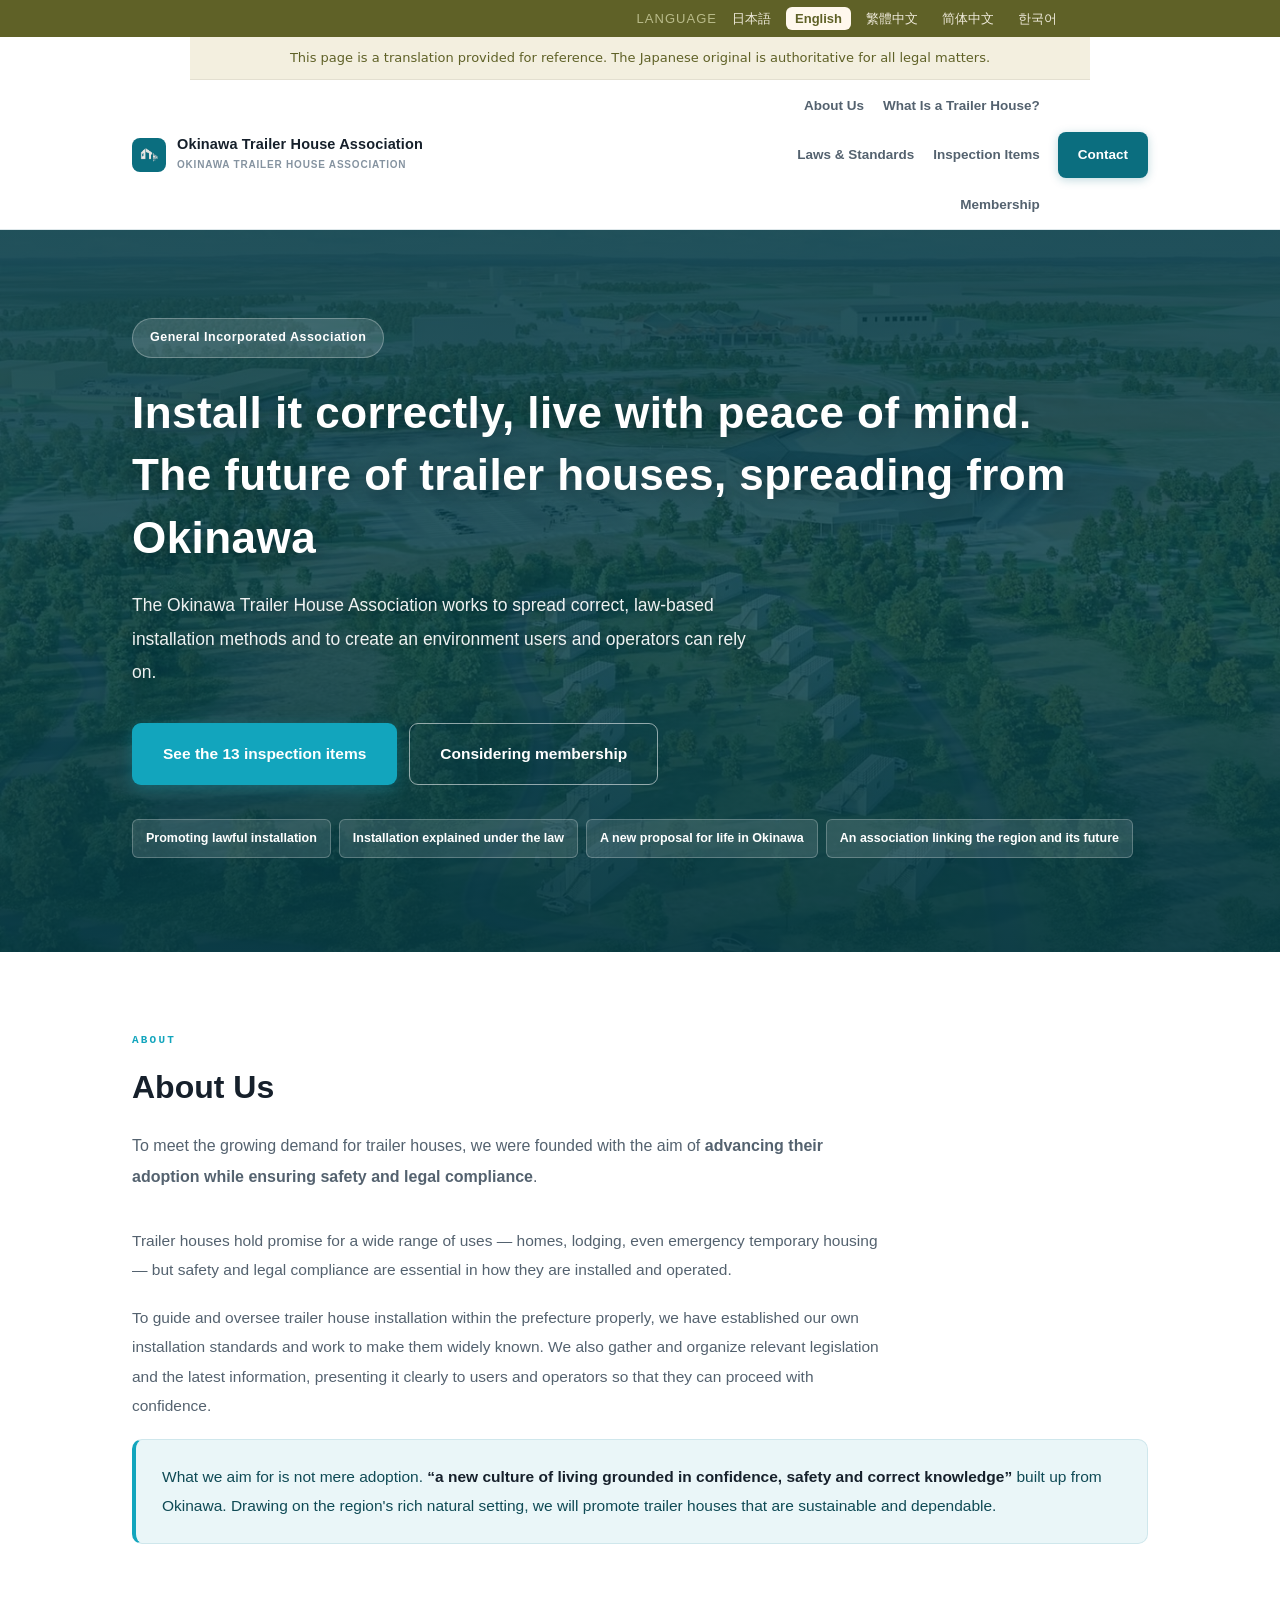
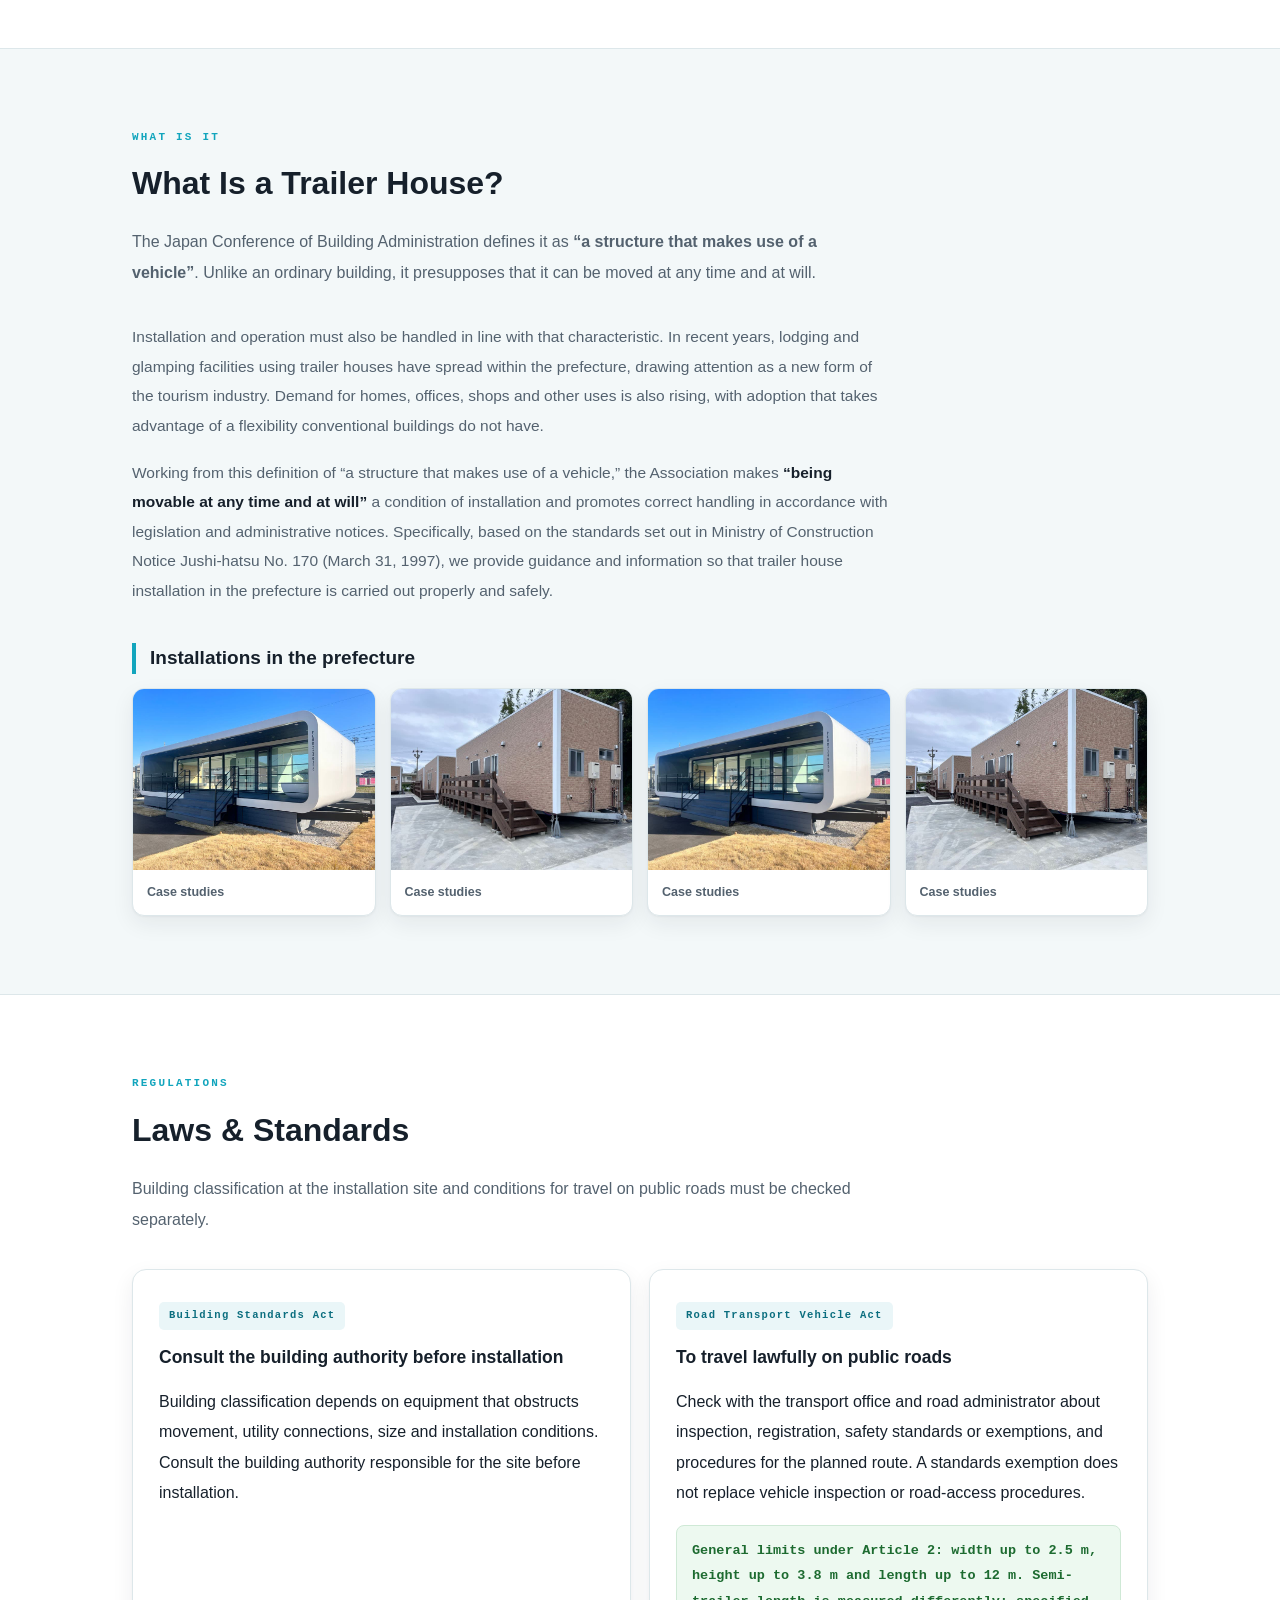
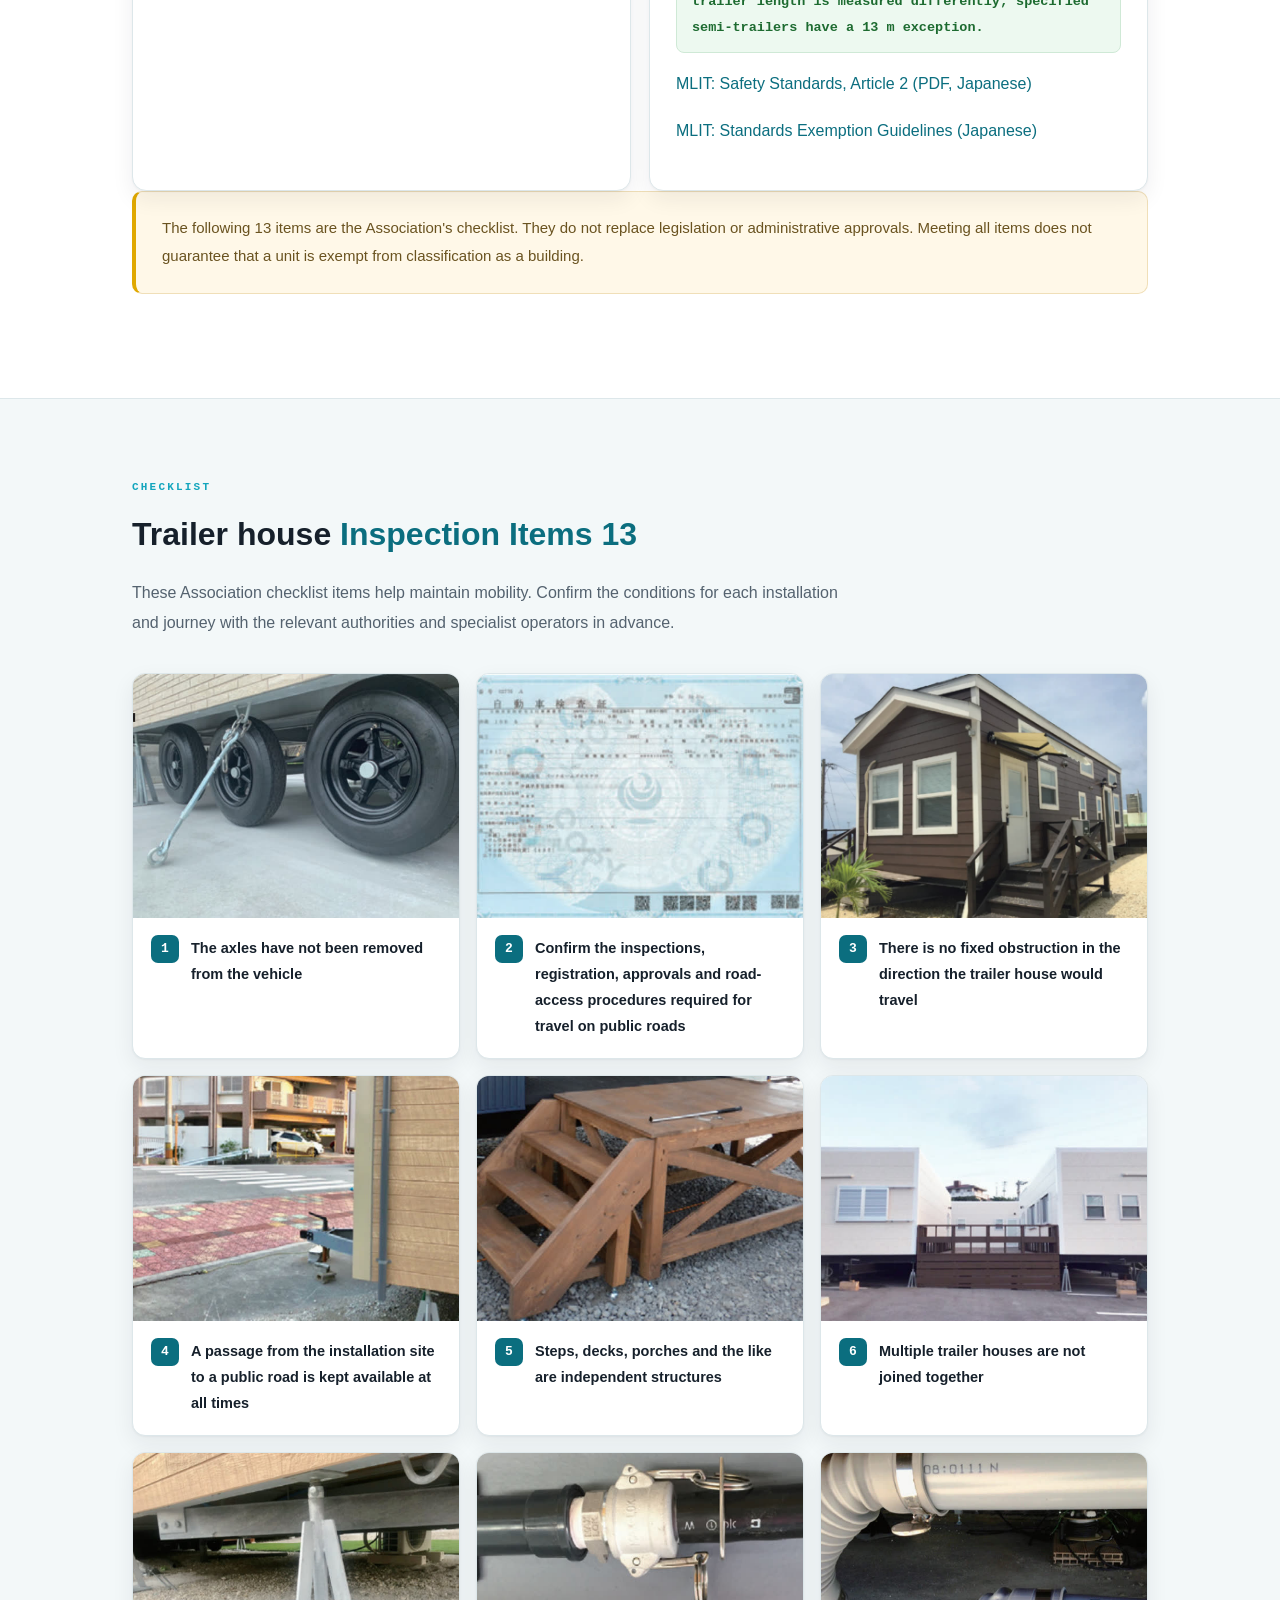
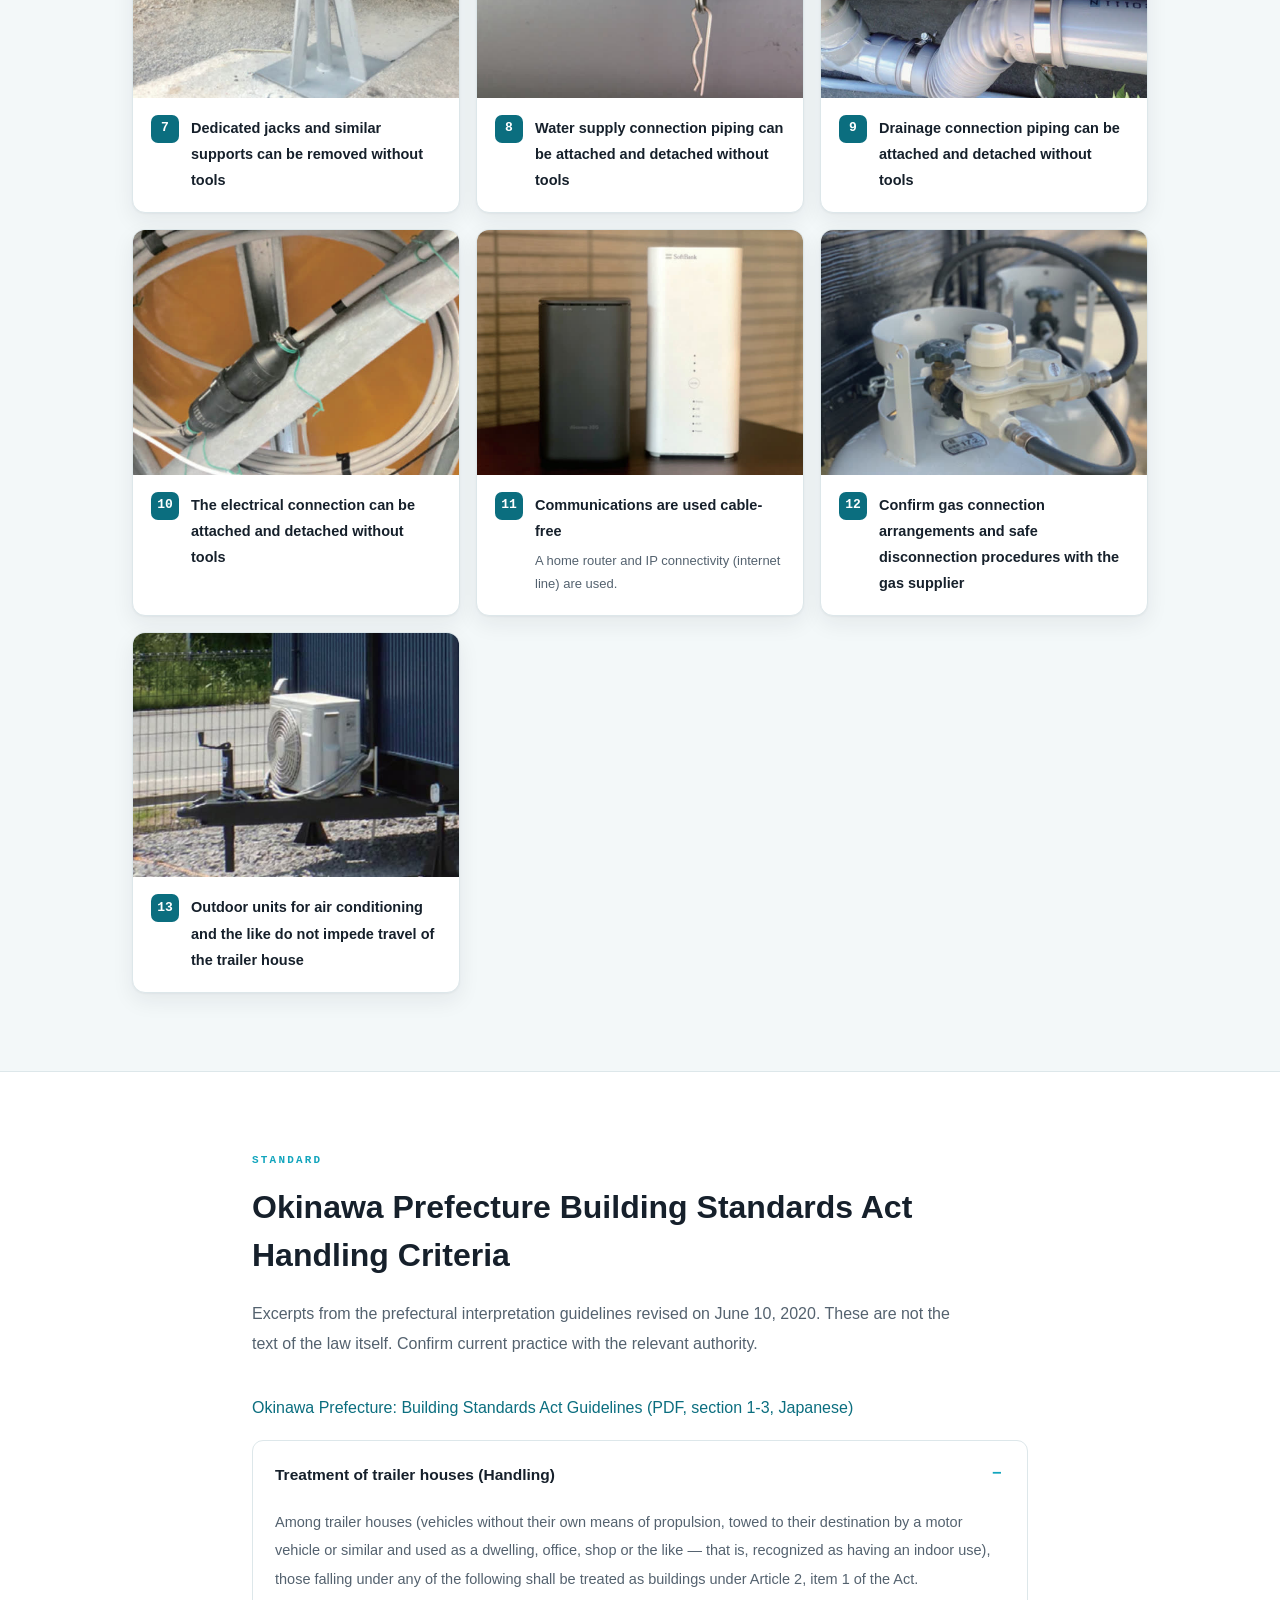
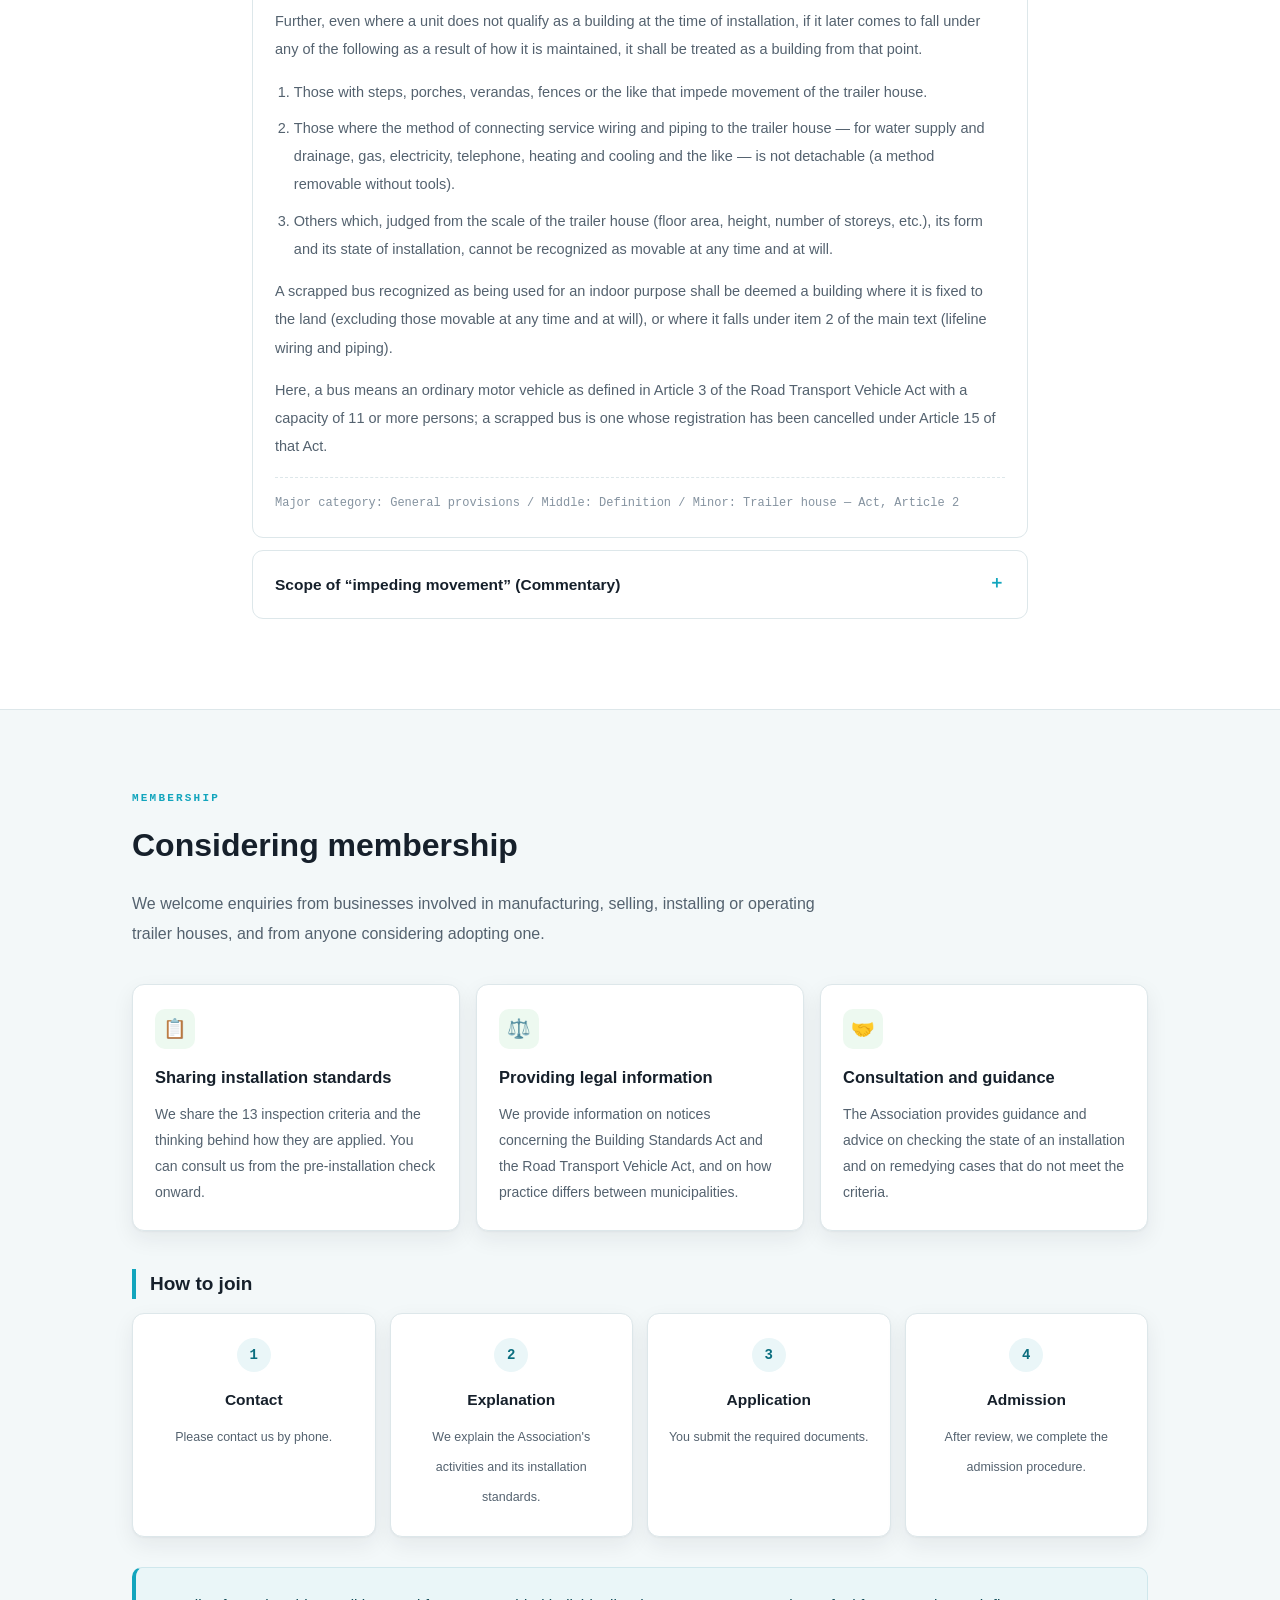
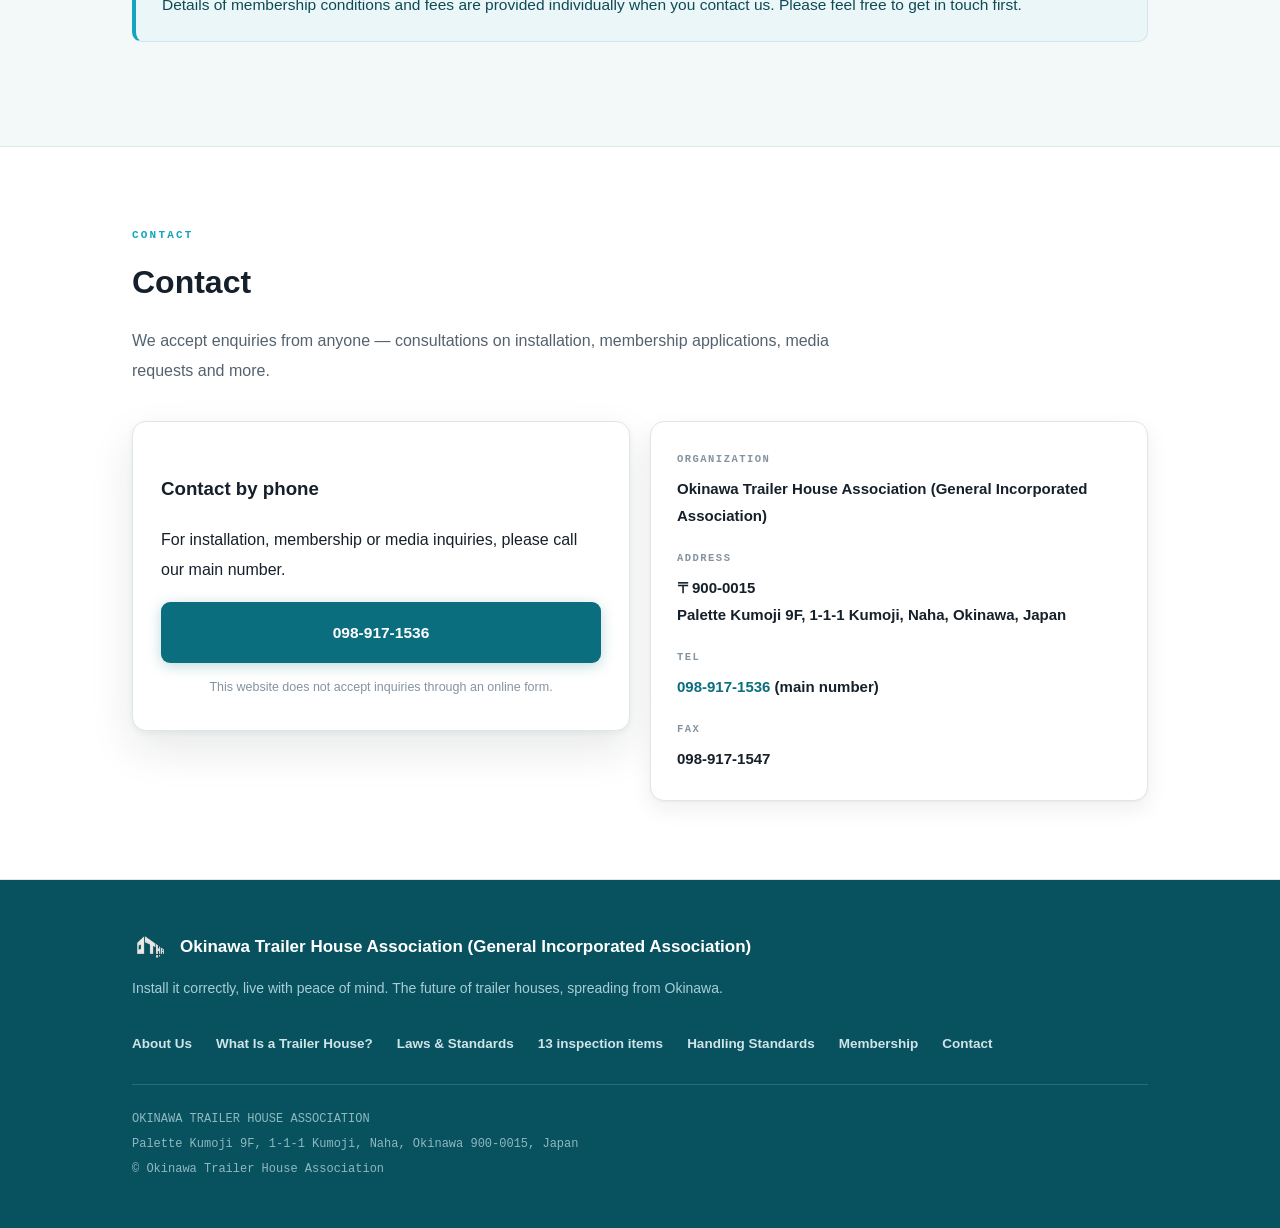
==== en/index.html @ ac5f0abc "Prepare custom domain paths pending DNS and HTTPS validation" ====
<!DOCTYPE html>
<html lang="en">
<head>
<meta charset="UTF-8">
<meta name="viewport" content="width=device-width,initial-scale=1.0">
<title>Okinawa Trailer House Association — Install it correctly, live with peace of mind.</title>
<meta name="description" content="The Okinawa Trailer House Association is a general incorporated association working to spread correct, law-based installation methods. We publish the treatment under the Building Standards Act, the requirements for travelling on public roads, and 13 inspection criteria.">
<meta property="og:title" content="Okinawa Trailer House Association (General Incorporated Association)">
<meta property="og:description" content="Install it correctly, live with peace of mind. The future of trailer houses, spreading from Okinawa.">
<meta property="og:type" content="website">
<link rel="stylesheet" href="/assets/site.css">


<!--i18n:alt:start-->
<link rel="canonical" href="https://trailer-okinawa.jp/en/">
<link rel="alternate" hreflang="ja" href="https://trailer-okinawa.jp/">
<link rel="alternate" hreflang="en" href="https://trailer-okinawa.jp/en/">
<link rel="alternate" hreflang="zh-Hant" href="https://trailer-okinawa.jp/zh-Hant/">
<link rel="alternate" hreflang="zh-Hans" href="https://trailer-okinawa.jp/zh-Hans/">
<link rel="alternate" hreflang="ko" href="https://trailer-okinawa.jp/ko/">
<link rel="alternate" hreflang="x-default" href="https://trailer-okinawa.jp/">
<meta property="og:locale" content="en_US">
<meta property="og:locale:alternate" content="ja_JP">
<meta property="og:locale:alternate" content="zh_TW">
<meta property="og:locale:alternate" content="zh_CN">
<meta property="og:locale:alternate" content="ko_KR">
<meta name="robots" content="noindex,nofollow">
<!--i18n:alt:end-->
</head>
<body>
<!--i18n:bar:start-->
<style>.pkw-langbar{background:#5f6127;font-size:13px;line-height:1;font-family:'Noto Sans JP','Hiragino Kaku Gothic ProN','Meiryo',sans-serif}.pkw-langbar ul{max-width:900px;margin:0 auto;padding:7px 24px;display:flex;gap:6px;justify-content:flex-end;align-items:center;list-style:none;flex-wrap:wrap}.pkw-langbar li{margin:0}.pkw-langbar a{color:#efeada;text-decoration:none;padding:5px 9px;border-radius:6px;display:block}.pkw-langbar a:hover{background:rgba(255,255,255,.16);color:#fff}.pkw-langbar [aria-current=true]{background:#fff8ed;color:#5f6127;font-weight:700}.pkw-langbar .pkw-lb-label{color:#b9bb8a;letter-spacing:.08em;padding:5px 0}@media(max-width:600px){.pkw-langbar ul{justify-content:center;padding:6px 12px}}</style>
<nav class="pkw-langbar" aria-label="Language">
<ul>
<li class="pkw-lb-label" aria-hidden="true">LANGUAGE</li>
<li><a href="/" hreflang="ja" lang="ja">日本語</a></li>
<li><a href="/en/" hreflang="en" lang="en" aria-current="true">English</a></li>
<li><a href="/zh-Hant/" hreflang="zh-Hant" lang="zh-Hant">繁體中文</a></li>
<li><a href="/zh-Hans/" hreflang="zh-Hans" lang="zh-Hans">简体中文</a></li>
<li><a href="/ko/" hreflang="ko" lang="ko">한국어</a></li>
</ul>
</nav>
<style>.pkw-tr-notice{background:#f3efdf;border-bottom:1px solid #e3dfd0;color:#5f6127;font-family:'Noto Sans JP',system-ui,sans-serif;font-size:13px;line-height:1.7;max-width:900px;margin:0 auto;padding:10px 24px;text-align:center}</style>
<p class="pkw-tr-notice" lang="en">This page is a translation provided for reference. The Japanese original is authoritative for all legal matters.</p>
<!--i18n:bar:end-->

<!-- ============ NAV ============ -->
<nav class="nav">
  <div class="wrap">
    <a href="#top" class="brand">
      <span class="bmark"><img src="/assets/img/logo.png" alt=""></span>
      <span class="btxt"><b>Okinawa Trailer House Association</b><span>OKINAWA TRAILER HOUSE ASSOCIATION</span></span>
    </a>
    <ul>
      <li><a href="#about">About Us</a></li>
      <li><a href="#what">What Is a Trailer House?</a></li>
      <li><a href="#rules">Laws & Standards</a></li>
      <li><a href="#checklist">Inspection Items</a></li>
      <li><a href="#join">Membership</a></li>
    </ul>
    <a class="navcta" href="#contact">Contact</a>
  </div>
</nav>

<!-- ============ HERO ============ -->
<header class="hero" id="top">
  <img class="bg" src="/assets/img/hero-aerial.jpg" alt="" aria-hidden="true">
  <div class="wrap">
    <span class="kanban">General Incorporated Association</span>
    <h1>Install it correctly, live with peace of mind.<br>The future of trailer houses, spreading from Okinawa</h1>
    <p class="lede">
      The Okinawa Trailer House Association works to spread correct, law-based installation methods and to create an environment users and operators can rely on.
    </p>
    <div class="cta">
      <a class="btn btn-main" href="#checklist">See the 13 inspection items</a>
      <a class="btn btn-line" href="#join">Considering membership</a>
    </div>
    <ul class="pills">
      <li>Promoting lawful installation</li>
      <li>Installation explained under the law</li>
      <li>A new proposal for life in Okinawa</li>
      <li>An association linking the region and its future</li>
    </ul>
  </div>
</header>

<!-- ============ 協会について ============ -->
<section id="about">
  <div class="wrap">
    <p class="kicker">About</p>
    <h2>About Us</h2>
    <p class="lead">
      To meet the growing demand for trailer houses, we were founded with the aim of <strong>advancing their adoption while ensuring safety and legal compliance</strong>.
    </p>
    <p class="body">
      Trailer houses hold promise for a wide range of uses — homes, lodging, even emergency temporary housing — but safety and legal compliance are essential in how they are installed and operated.
    </p>
    <p class="body">
      To guide and oversee trailer house installation within the prefecture properly, we have established our own installation standards and work to make them widely known. We also gather and organize relevant legislation and the latest information, presenting it clearly to users and operators so that they can proceed with confidence.
    </p>
    <div class="note">
      <p>
        What we aim for is not mere adoption.
        <strong>“a new culture of living grounded in confidence, safety and correct knowledge”</strong> built up from Okinawa. Drawing on the region's rich natural setting, we will promote trailer houses that are sustainable and dependable.
      </p>
    </div>
  </div>
</section>

<!-- ============ トレーラーハウスとは ============ -->
<section class="soft" id="what">
  <div class="wrap">
    <p class="kicker">What is it</p>
    <h2>What Is a Trailer House?</h2>
    <p class="lead">
      The Japan Conference of Building Administration defines it as <strong>“a structure that makes use of a vehicle”</strong>. Unlike an ordinary building, it presupposes that it can be moved at any time and at will.
    </p>
    <p class="body">
      Installation and operation must also be handled in line with that characteristic. In recent years, lodging and glamping facilities using trailer houses have spread within the prefecture, drawing attention as a new form of the tourism industry. Demand for homes, offices, shops and other uses is also rising, with adoption that takes advantage of a flexibility conventional buildings do not have.
    </p>
    <p class="body">
      Working from this definition of “a structure that makes use of a vehicle,” the Association makes 
      <strong>“being movable at any time and at will”</strong> a condition of installation and promotes correct handling in accordance with legislation and administrative notices. Specifically, based on the standards set out in Ministry of Construction Notice Jushi-hatsu No. 170 (March 31, 1997), we provide guidance and information so that trailer house installation in the prefecture is carried out properly and safely.
    </p>

    <h3 class="sub">Installations in the prefecture</h3>
    <div class="gallery">
      <figure><img src="/assets/img/house-modern.jpg" alt="An installed trailer house"><figcaption>Case studies</figcaption></figure>
      <figure><img src="/assets/img/house-brick.jpg" alt="Trailer houses installed in a row"><figcaption>Case studies</figcaption></figure>
      <figure><img src="/assets/img/house-modern2.jpg" alt="An installed trailer house"><figcaption>Case studies</figcaption></figure>
      <figure><img src="/assets/img/house-brick2.jpg" alt="Trailer houses installed in a row"><figcaption>Case studies</figcaption></figure>
    </div>
  </div>
</section>

<!-- ============ 法令・基準 ============ -->
<section id="rules">
  <div class="wrap">
    <p class="kicker">Regulations</p>
    <h2>Laws & Standards</h2>
    <p class="lead">Building classification at the installation site and conditions for travel on public roads must be checked separately.</p>
    <div class="rules">
      <div class="rule">
        <span class="tag">Building Standards Act</span>
        <h4>Consult the building authority before installation</h4>
        <p>Building classification depends on equipment that obstructs movement, utility connections, size and installation conditions. Consult the building authority responsible for the site before installation.</p>
      </div>
      <div class="rule">
        <span class="tag">Road Transport Vehicle Act</span>
        <h4>To travel lawfully on public roads</h4>
        <p>Check with the transport office and road administrator about inspection, registration, safety standards or exemptions, and procedures for the planned route. A standards exemption does not replace vehicle inspection or road-access procedures.</p>
        <p class="spec">General limits under Article 2: width up to 2.5 m, height up to 3.8 m and length up to 12 m. Semi-trailer length is measured differently; specified semi-trailers have a 13 m exception.</p>
        <p><a href="https://www.mlit.go.jp/jidosha/content/H002.pdf">MLIT: Safety Standards, Article 2 (PDF, Japanese)</a></p>
        <p><a href="https://www.mlit.go.jp/jidosha/jidosha_tk7_000022.html">MLIT: Standards Exemption Guidelines (Japanese)</a></p>
      </div>
    </div>
    <div class="warn">
      <p>The following 13 items are the Association's checklist. They do not replace legislation or administrative approvals. Meeting all items does not guarantee that a unit is exempt from classification as a building.</p>
    </div>
  </div>
</section>

<!-- ============ 検査項目 ============ -->
<section class="soft" id="checklist">
  <div class="wrap">
    <p class="kicker">Checklist</p>
    <h2>Trailer house <em>Inspection Items 13</em></h2>
    <p class="lead">
      These Association checklist items help maintain mobility. Confirm the conditions for each installation and journey with the relevant authorities and specialist operators in advance.
    </p>
    <div class="checks">

      <div class="check">
        <img class="ph" src="/assets/img/chk01-axle.jpg" alt="A tyre with the axle fitted">
        <div class="bd"><span class="no">1</span>
          <p>The axles have not been removed from the vehicle</p></div>
      </div>

      <div class="check">
        <img class="ph" src="/assets/img/chk02-shaken.jpg" alt="Vehicle inspection certificate">
        <div class="bd"><span class="no">2</span>
          <p>Confirm the inspections, registration, approvals and road-access procedures required for travel on public roads</p></div>
      </div>

      <div class="check">
        <img class="ph" src="/assets/img/chk03-front.jpg" alt="An installation with no obstruction in the direction of travel">
        <div class="bd"><span class="no">3</span>
          <p>There is no fixed obstruction in the direction the trailer house would travel</p></div>
      </div>

      <div class="check">
        <img class="ph" src="/assets/img/chk04-path.jpg" alt="A passage from the installation site to a public road">
        <div class="bd"><span class="no">4</span>
          <p>A passage from the installation site to a public road is kept available at all times</p></div>
      </div>

      <div class="check">
        <img class="ph" src="/assets/img/chk05-stairs.jpg" alt="Free-standing wooden steps">
        <div class="bd"><span class="no">5</span>
          <p>Steps, decks, porches and the like are independent structures</p></div>
      </div>

      <div class="check">
        <img class="ph" src="/assets/img/chk06-separate.jpg" alt="Trailer houses placed side by side without being joined">
        <div class="bd"><span class="no">6</span>
          <p>Multiple trailer houses are not joined together</p></div>
      </div>

      <div class="check">
        <img class="ph" src="/assets/img/chk07-jack.jpg" alt="A dedicated jack removable without tools">
        <div class="bd"><span class="no">7</span>
          <p>Dedicated jacks and similar supports can be removed without tools</p></div>
      </div>

      <div class="check">
        <img class="ph" src="/assets/img/chk08-water.jpg" alt="A water supply coupler that detaches without tools">
        <div class="bd"><span class="no">8</span>
          <p>Water supply connection piping can be attached and detached without tools</p></div>
      </div>

      <div class="check">
        <img class="ph" src="/assets/img/chk09-drain.jpg" alt="Detachable drainage connection piping">
        <div class="bd"><span class="no">9</span>
          <p>Drainage connection piping can be attached and detached without tools</p></div>
      </div>

      <div class="check">
        <img class="ph" src="/assets/img/chk10-electric.jpg" alt="A detachable electrical connection">
        <div class="bd"><span class="no">10</span>
          <p>The electrical connection can be attached and detached without tools</p></div>
      </div>

      <div class="check">
        <img class="ph" src="/assets/img/chk11-router.jpg" alt="Home router">
        <div class="bd"><span class="no">11</span>
          <p>Communications are used cable-free
            <span>A home router and IP connectivity (internet line) are used.</span></p></div>
      </div>

      <div class="check">
        <img class="ph" src="/assets/img/chk12-gas.jpg" alt="A detachable propane gas connection">
        <div class="bd"><span class="no">12</span>
          <p>Confirm gas connection arrangements and safe disconnection procedures with the gas supplier</p></div>
      </div>

      <div class="check">
        <img class="ph" src="/assets/img/chk13-aircon.jpg" alt="A free-standing air conditioner outdoor unit">
        <div class="bd"><span class="no">13</span>
          <p>Outdoor units for air conditioning and the like do not impede travel of the trailer house</p></div>
      </div>

    </div>
  </div>
</section>

<!-- ============ 沖縄県建築基準法取扱基準 ============ -->
<section id="law">
  <div class="wrap-n">
    <p class="kicker">Standard</p>
    <h2>Okinawa Prefecture Building Standards Act Handling Criteria</h2>
    <p class="lead">
      Excerpts from the prefectural interpretation guidelines revised on June 10, 2020. These are not the text of the law itself. Confirm current practice with the relevant authority.
    </p>

    <p><a href="https://www.pref.okinawa.jp/_res/projects/default_project/_page_/001/013/382/200610toriatsukaikijyun.pdf">Okinawa Prefecture: Building Standards Act Guidelines (PDF, section 1-3, Japanese)</a></p>
    <details class="law" open>
      <summary>Treatment of trailer houses (Handling)</summary>
      <div class="in">
        <p>
          Among trailer houses (vehicles without their own means of propulsion, towed to their destination by a motor vehicle or similar and used as a dwelling, office, shop or the like — that is, recognized as having an indoor use), those falling under any of the following shall be treated as buildings under Article 2, item 1 of the Act.
        </p>
        <p>
          Further, even where a unit does not qualify as a building at the time of installation, if it later comes to fall under any of the following as a result of how it is maintained, it shall be treated as a building from that point.
        </p>
        <ol>
          <li>Those with steps, porches, verandas, fences or the like that impede movement of the trailer house.</li>
          <li>Those where the method of connecting service wiring and piping to the trailer house — for water supply and drainage, gas, electricity, telephone, heating and cooling and the like — is not detachable (a method removable without tools).</li>
          <li>Others which, judged from the scale of the trailer house (floor area, height, number of storeys, etc.), its form and its state of installation, cannot be recognized as movable at any time and at will.</li>
        </ol>
        <p>
          A scrapped bus recognized as being used for an indoor purpose shall be deemed a building where it is fixed to the land (excluding those movable at any time and at will), or where it falls under item 2 of the main text (lifeline wiring and piping).
        </p>
        <p>
          Here, a bus means an ordinary motor vehicle as defined in Article 3 of the Road Transport Vehicle Act with a capacity of 11 or more persons; a scrapped bus is one whose registration has been cancelled under Article 15 of that Act.
        </p>
        <p class="src">Major category: General provisions / Middle: Definition / Minor: Trailer house — Act, Article 2</p>
      </div>
    </details>

    <details class="law">
      <summary>Scope of “impeding movement” (Commentary)</summary>
      <div class="in">
        <p>“Impeding movement” in item 1 of the main text also includes the following.</p>
        <ol>
          <li>Those whose wheels have been removed, or whose wheels are fitted but are not maintained in a condition adequate for travel.</li>
          <li>Those whose superstructure is supported on the ground by something other than the wheels, where that supporting structure cannot readily be removed (for example, where removing it would require destroying part of it).</li>
          <li>Those without a passage on the site for moving the trailer house (one having a structure — gradient, width, roadbed and so on — that allows the trailer to be moved without hindrance, and continuing from the position of the trailer house to a public road).</li>
        </ol>
        <p class="src">
          References: 1987 Reiki No. 419<br>
          1997 Notice No. 170<br>
          2002 Japan Conference of Building Administration, General Provisions, p.14
        </p>
      </div>
    </details>
  </div>
</section>

<!-- ============ 入会案内 ============ -->
<section class="soft" id="join">
  <div class="wrap">
    <p class="kicker">Membership</p>
    <h2>Considering membership</h2>
    <p class="lead">
      We welcome enquiries from businesses involved in manufacturing, selling, installing or operating trailer houses, and from anyone considering adopting one.
    </p>

    <div class="merits">
      <div class="merit">
        <div class="ic">📋</div>
        <h4>Sharing installation standards</h4>
        <p>We share the 13 inspection criteria and the thinking behind how they are applied. You can consult us from the pre-installation check onward.</p>
      </div>
      <div class="merit">
        <div class="ic">⚖️</div>
        <h4>Providing legal information</h4>
        <p>We provide information on notices concerning the Building Standards Act and the Road Transport Vehicle Act, and on how practice differs between municipalities.</p>
      </div>
      <div class="merit">
        <div class="ic">🤝</div>
        <h4>Consultation and guidance</h4>
        <p>The Association provides guidance and advice on checking the state of an installation and on remedying cases that do not meet the criteria.</p>
      </div>
    </div>

    <h3 class="sub">How to join</h3>
    <ol class="steps">
      <li><b>Contact</b><span>Please contact us by phone.</span></li>
      <li><b>Explanation</b><span>We explain the Association's activities and its installation standards.</span></li>
      <li><b>Application</b><span>You submit the required documents.</span></li>
      <li><b>Admission</b><span>After review, we complete the admission procedure.</span></li>
    </ol>

    <div class="note">
      <p>
        Details of membership conditions and fees are provided individually when you contact us. Please feel free to get in touch first.
      </p>
    </div>

  </div>
</section>

<!-- ============ お問い合わせ ============ -->
<section id="contact">
  <div class="wrap">
    <p class="kicker">Contact</p>
    <h2>Contact</h2>
    <p class="lead">
      We accept enquiries from anyone — consultations on installation, membership applications, media requests and more.
    </p>

    <div class="contact-grid">
      <div class="formbox">
        <h3>Contact by phone</h3>
        <p>For installation, membership or media inquiries, please call our main number.</p>
        <a class="btn btn-solid" href="tel:+81989171536">098-917-1536</a>
        <p class="form-note">This website does not accept inquiries through an online form.</p>
      </div>

      <div class="info">
        <dl>
          <dt>ORGANIZATION</dt>
          <dd>Okinawa Trailer House Association (General Incorporated Association)</dd>
<dt>ADDRESS</dt>
          <dd>〒900-0015<br>Palette Kumoji 9F, 1-1-1 Kumoji, Naha, Okinawa, Japan</dd>
          <dt>TEL</dt>
          <dd><a href="tel:+81989171536" class="btn-tel">098-917-1536</a> <span>(main number)</span></dd>
          <dt>FAX</dt>
          <dd>098-917-1547</dd>
        </dl>
      </div>
    </div>
  </div>
</section>

<!-- ============ FOOTER ============ -->
<footer>
  <div class="wrap">
    <div class="fmark">
      <img src="/assets/img/logo.png" alt="">
      <b>Okinawa Trailer House Association (General Incorporated Association)</b>
    </div>
    <p class="ftag">Install it correctly, live with peace of mind. The future of trailer houses, spreading from Okinawa.</p>
    <ul>
      <li><a href="#about">About Us</a></li>
      <li><a href="#what">What Is a Trailer House?</a></li>
      <li><a href="#rules">Laws & Standards</a></li>
      <li><a href="#checklist">13 inspection items</a></li>
      <li><a href="#law">Handling Standards</a></li>
      <li><a href="#join">Membership</a></li>
      <li><a href="#contact">Contact</a></li>
    </ul>
    <p class="fmeta">
      OKINAWA TRAILER HOUSE ASSOCIATION<br>
      <span>Palette Kumoji 9F, 1-1-1 Kumoji, Naha, Okinawa 900-0015, Japan</span><br>
      &copy; Okinawa Trailer House Association
    </p>
  </div>
</footer>

</body>
</html>
---- assets/site.css ----
/* ===================================================================
   一般社団法人 沖縄県トレーラーハウス協会 — 共通スタイル
   =================================================================== */
:root{
  --sea:#0b6e7f;          /* 主色：沖縄の海 */
  --sea-dark:#08525f;
  --sea-lite:#12a5bd;
  --sea-wash:#eaf6f8;
  --leaf:#2f9e44;         /* 副色：緑 */
  --leaf-wash:#edf9f0;
  --ink:#16202b;
  --ink-soft:#54626f;
  --ink-dim:#8593a0;
  --bg:#ffffff;
  --bg-soft:#f3f8f9;
  --line:#dde7ea;
  --line-soft:#eef4f6;
  --warn-wash:#fff8e8;
  --warn-line:#f0dfb8;
  --mono:ui-monospace,'SFMono-Regular',Menlo,Consolas,monospace;
  --sans:-apple-system,BlinkMacSystemFont,'Hiragino Sans','Yu Gothic',Meiryo,'Segoe UI',Roboto,sans-serif;
  --shadow:0 1px 2px rgba(22,32,43,.04),0 8px 22px rgba(22,32,43,.07);
  --shadow-lg:0 2px 6px rgba(22,32,43,.05),0 18px 44px rgba(22,32,43,.10);
}
*{box-sizing:border-box}
html{scroll-behavior:smooth;scroll-padding-top:74px}
body{margin:0;background:var(--bg);color:var(--ink);font-family:var(--sans);
  line-height:1.9;font-feature-settings:"palt";-webkit-font-smoothing:antialiased}
a{color:var(--sea);text-decoration:none}
img{max-width:100%;height:auto;display:block}
.wrap{max-width:1060px;margin:0 auto;padding:0 22px}
.wrap-n{max-width:820px;margin:0 auto;padding:0 22px}

/* ---------- NAV ---------- */
.nav{position:sticky;top:0;z-index:60;background:rgba(255,255,255,.95);
  backdrop-filter:blur(10px);border-bottom:1px solid var(--line)}
.nav .wrap{display:flex;align-items:center;gap:18px;height:66px}
.brand{display:flex;align-items:center;gap:11px;flex:none;color:var(--ink)}
.brand .bmark{width:34px;height:34px;border-radius:8px;background:var(--sea);
  display:flex;align-items:center;justify-content:center;flex:none}
.brand .bmark img{width:22px}
.brand .btxt b{display:block;font-size:14.5px;font-weight:800;line-height:1.35;letter-spacing:.01em}
.brand .btxt span{display:block;font-size:10px;color:var(--ink-dim);font-weight:700;letter-spacing:.08em}
.nav ul{list-style:none;display:flex;gap:19px;margin:0;padding:0;flex:1;justify-content:flex-end}
.nav ul a{color:var(--ink-soft);font-size:13.5px;font-weight:700;white-space:nowrap}
.nav ul a:hover{color:var(--sea)}
.navcta{flex:none;background:var(--sea);color:#fff;font-weight:800;font-size:13.5px;
  padding:10px 20px;border-radius:8px;white-space:nowrap;box-shadow:0 2px 10px rgba(11,110,127,.26)}
.navcta:hover{background:var(--sea-dark)}
@media(max-width:980px){.nav ul{display:none}.nav .wrap{justify-content:space-between}}

/* ---------- HERO ---------- */
.hero{position:relative;overflow:hidden;background:var(--sea-dark)}
.hero img.bg{position:absolute;inset:0;width:100%;height:100%;object-fit:cover;opacity:.42}
.hero::after{content:"";position:absolute;inset:0;
  background:linear-gradient(180deg,rgba(6,54,63,.72),rgba(6,54,63,.58) 55%,rgba(6,54,63,.85))}
.hero .wrap{position:relative;z-index:2;padding:88px 22px 78px;color:#fff}
.hero .kanban{display:inline-flex;align-items:center;gap:9px;background:rgba(255,255,255,.14);
  border:1px solid rgba(255,255,255,.28);border-radius:999px;padding:7px 17px;
  font-size:12.5px;font-weight:800;letter-spacing:.04em;margin-bottom:24px}
.hero h1{font-size:clamp(27px,4.6vw,44px);line-height:1.42;margin:0 0 20px;font-weight:800;
  letter-spacing:.01em;text-shadow:0 2px 18px rgba(0,0,0,.28)}
.hero .lede{font-size:clamp(15px,2vw,17.5px);max-width:620px;margin:0;color:rgba(255,255,255,.93);
  text-shadow:0 1px 12px rgba(0,0,0,.3)}
.hero .cta{display:flex;flex-wrap:wrap;gap:12px;margin-top:34px}
.hero .pills{display:flex;flex-wrap:wrap;gap:8px;margin-top:34px;padding:0;list-style:none}
.hero .pills li{font-size:12.5px;font-weight:700;color:#fff;background:rgba(255,255,255,.12);
  border:1px solid rgba(255,255,255,.24);border-radius:6px;padding:7px 13px}

/* ---------- BUTTON ---------- */
.btn{display:inline-flex;align-items:center;justify-content:center;gap:8px;
  padding:15px 30px;border-radius:9px;font-weight:800;font-size:15.5px;
  border:1.5px solid transparent;transition:.18s;cursor:pointer;font-family:inherit}
.btn-main{background:var(--sea-lite);color:#fff;box-shadow:0 4px 16px rgba(18,165,189,.32)}
.btn-main:hover{background:#0d8ea3;transform:translateY(-1px)}
.btn-solid{background:var(--sea);color:#fff;box-shadow:0 3px 14px rgba(11,110,127,.26)}
.btn-solid:hover{background:var(--sea-dark);transform:translateY(-1px)}
.btn-line{background:transparent;color:#fff;border-color:rgba(255,255,255,.55)}
.btn-line:hover{background:rgba(255,255,255,.12)}
.btn-ghost{background:#fff;color:var(--ink);border-color:var(--line)}
.btn-ghost:hover{border-color:var(--sea);color:var(--sea)}
.btn-sm{padding:11px 20px;font-size:14px}
.btn[data-disabled]{opacity:.45;pointer-events:none;box-shadow:none;transform:none}
.btn[data-disabled]::after{content:"（準備中）";font-size:11.5px;font-weight:700}

/* ---------- SECTION ---------- */
section{padding:78px 0;border-bottom:1px solid var(--line)}
section.soft{background:var(--bg-soft)}
.kicker{font-family:var(--mono);font-size:11px;letter-spacing:.2em;color:var(--sea-lite);
  text-transform:uppercase;font-weight:700;margin:0 0 12px}
section h2{font-size:clamp(22px,3.3vw,32px);margin:0 0 20px;font-weight:800;line-height:1.5}
section h2 em{font-style:normal;color:var(--sea)}
.lead{color:var(--ink-soft);max-width:720px;margin:0 0 34px;font-size:16px}
.lead:last-child{margin-bottom:0}
h3.sub{font-size:19px;font-weight:800;margin:38px 0 14px;padding-left:14px;
  border-left:4px solid var(--sea-lite);line-height:1.6}
p.body{font-size:15.5px;color:var(--ink-soft);margin:0 0 18px;max-width:760px}
p.body strong{color:var(--ink);font-weight:800}

/* ---------- 強調ボックス ---------- */
.note{background:var(--sea-wash);border:1px solid #cfe7ec;border-left:4px solid var(--sea-lite);
  border-radius:10px;padding:22px 26px;margin:0 0 26px}
.note p{margin:0;font-size:15.5px;color:#0f4a55}
.note p+p{margin-top:12px}
.note strong{color:var(--ink);font-weight:800}
.warn{background:var(--warn-wash);border:1px solid var(--warn-line);border-left:4px solid #e0a800;
  border-radius:10px;padding:22px 26px;margin:0 0 26px}
.warn p{margin:0;font-size:15px;color:#6a5320}
.warn p+p{margin-top:12px}

/* ---------- 規定カード ---------- */
.rules{display:grid;grid-template-columns:1fr 1fr;gap:18px}
.rule{background:#fff;border:1px solid var(--line);border-radius:14px;padding:28px 26px;
  box-shadow:var(--shadow)}
.rule .tag{display:inline-block;font-family:var(--mono);font-size:10.5px;letter-spacing:.12em;
  color:var(--sea);background:var(--sea-wash);border-radius:5px;padding:4px 10px;font-weight:700;margin-bottom:13px}
.rule h4{margin:0 0 13px;font-size:17.5px;font-weight:800;line-height:1.6}
.rule ul{margin:0;padding:0;list-style:none}
.rule ul li{position:relative;padding-left:20px;margin-bottom:11px;font-size:14.5px;
  color:var(--ink-soft);line-height:1.85}
.rule ul li:last-child{margin-bottom:0}
.rule ul li::before{content:"●";position:absolute;left:0;color:var(--sea-lite);font-size:10px;top:6px}
.rule .spec{background:var(--leaf-wash);border:1px solid #cfe9d6;border-radius:8px;
  padding:12px 15px;margin:12px 0 0;font-family:var(--mono);font-size:13.5px;
  color:#1d6b30;font-weight:700;line-height:1.9}

/* ---------- 活用例ギャラリー ---------- */
.gallery{display:grid;grid-template-columns:repeat(4,1fr);gap:14px}
.gallery figure{margin:0;border-radius:12px;overflow:hidden;border:1px solid var(--line);
  box-shadow:var(--shadow);background:#fff}
.gallery img{aspect-ratio:4/3;object-fit:cover;width:100%}
.gallery figcaption{padding:11px 14px;font-size:12.5px;font-weight:700;color:var(--ink-soft)}

/* ---------- 検査項目 ---------- */
.checks{display:grid;grid-template-columns:repeat(3,1fr);gap:16px}
.check{background:#fff;border:1px solid var(--line);border-radius:13px;overflow:hidden;
  box-shadow:var(--shadow);display:flex;flex-direction:column}
.check .ph{aspect-ratio:4/3;object-fit:cover;width:100%;background:var(--bg-soft)}
.check .noph{aspect-ratio:4/3;background:linear-gradient(135deg,var(--sea-wash),#dceff3);
  display:flex;align-items:center;justify-content:center;color:var(--sea);
  font-family:var(--mono);font-size:11px;letter-spacing:.14em;font-weight:700}
.check .bd{padding:17px 18px 19px;display:flex;gap:12px;align-items:flex-start;flex:1}
.check .no{flex:none;width:28px;height:28px;border-radius:7px;background:var(--sea);color:#fff;
  display:flex;align-items:center;justify-content:center;font-family:var(--mono);
  font-size:13px;font-weight:700}
.check p{margin:0;font-size:14.5px;line-height:1.8;font-weight:700}
.check p span{display:block;font-weight:400;font-size:13px;color:var(--ink-soft);margin-top:5px}

/* ---------- 条文（開閉） ---------- */
details.law{background:#fff;border:1px solid var(--line);border-radius:11px;margin-bottom:12px;overflow:hidden}
details.law summary{cursor:pointer;padding:19px 48px 19px 22px;font-weight:800;font-size:15.5px;
  position:relative;list-style:none}
details.law summary::-webkit-details-marker{display:none}
details.law summary::after{content:"＋";position:absolute;right:22px;top:50%;transform:translateY(-50%);
  color:var(--sea-lite);font-family:var(--mono);font-size:17px;font-weight:700}
details.law[open] summary::after{content:"－"}
details.law .in{padding:0 22px 22px;font-size:14.5px;color:var(--ink-soft);line-height:1.95}
details.law .in p{margin:0 0 14px}
details.law .in p:last-child{margin-bottom:0}
details.law .in ol{margin:0 0 14px;padding-left:1.3em}
details.law .in li{margin-bottom:8px}
details.law .in .src{font-family:var(--mono);font-size:12px;color:var(--ink-dim);
  border-top:1px dashed var(--line);padding-top:13px;margin-top:16px;line-height:2}

/* ---------- 入会・会員 ---------- */
.steps{display:grid;grid-template-columns:repeat(4,1fr);gap:14px;counter-reset:s;margin:0 0 30px;padding:0;list-style:none}
.steps li{counter-increment:s;background:#fff;border:1px solid var(--line);border-radius:12px;
  padding:24px 18px;text-align:center;box-shadow:var(--shadow)}
.steps li::before{content:counter(s);display:flex;align-items:center;justify-content:center;
  width:34px;height:34px;margin:0 auto 13px;border-radius:50%;background:var(--sea-wash);
  color:var(--sea);font-family:var(--mono);font-weight:700;font-size:14px}
.steps li b{display:block;font-size:15.5px;font-weight:800;margin-bottom:6px}
.steps li span{font-size:12.5px;color:var(--ink-soft);line-height:1.75}
.merits{display:grid;grid-template-columns:repeat(3,1fr);gap:16px}
.merit{background:#fff;border:1px solid var(--line);border-radius:12px;padding:24px 22px;box-shadow:var(--shadow)}
.merit .ic{width:40px;height:40px;border-radius:10px;background:var(--leaf-wash);
  display:flex;align-items:center;justify-content:center;font-size:19px;margin-bottom:13px}
.merit h4{margin:0 0 9px;font-size:16.5px;font-weight:800}
.merit p{margin:0;font-size:14px;color:var(--ink-soft);line-height:1.85}
.members{background:#fff;border:1px dashed var(--line);border-radius:14px;padding:44px 30px;text-align:center}
.members p{margin:0 0 8px;font-size:15.5px;font-weight:800}
.members span{font-size:13.5px;color:var(--ink-dim)}

/* ---------- 問い合わせ ---------- */
.contact-grid{display:grid;grid-template-columns:1fr 1fr;gap:20px;align-items:start}
.formbox{background:#fff;border:1px solid var(--line);border-radius:14px;padding:30px 28px;box-shadow:var(--shadow-lg)}
.fld{margin-bottom:20px}
.fld label{display:block;font-size:13.5px;font-weight:800;margin-bottom:9px}
.fld .req{color:#c0392b;font-size:11px;margin-left:6px;font-family:var(--mono)}
.formbox input[type=text],.formbox input[type=email],.formbox textarea,.formbox select{
  width:100%;border:1px solid var(--line);border-radius:8px;padding:13px 14px;
  font-size:15px;font-family:inherit;background:var(--bg-soft);color:var(--ink);line-height:1.7}
.formbox input:focus,.formbox textarea:focus,.formbox select:focus{outline:none;
  border-color:var(--sea-lite);box-shadow:0 0 0 3px rgba(18,165,189,.16)}
.formbox textarea{min-height:126px;resize:vertical}
.formbox .btn{width:100%}
.form-note{font-size:12.5px;color:var(--ink-dim);margin:13px 0 0;text-align:center}
.form-error{font-size:13.5px;color:#a5372a;background:#fdecea;border:1px solid #f5cdc7;
  border-radius:8px;padding:11px 14px;margin:13px 0 0;text-align:center;font-weight:700}
.info{background:#fff;border:1px solid var(--line);border-radius:14px;padding:28px 26px;box-shadow:var(--shadow)}
.info dl{margin:0}
.info dt{font-family:var(--mono);font-size:10.5px;letter-spacing:.14em;color:var(--ink-dim);
  font-weight:700;margin-bottom:5px}
.info dd{margin:0 0 20px;font-size:15px;font-weight:700;line-height:1.8}
.info dd:last-child{margin-bottom:0}
.info dd .todo{color:var(--ink-dim);font-weight:400;font-size:13.5px}

/* ---------- FOOTER ---------- */
footer{background:var(--sea-dark);color:#cfe4e9;padding:54px 0 46px}
footer .fmark{display:flex;align-items:center;gap:12px;margin-bottom:16px}
footer .fmark img{width:36px}
footer .fmark b{font-size:17px;color:#fff;font-weight:800;line-height:1.5}
footer .ftag{font-size:14px;margin:0 0 26px;color:#a9cdd5}
footer ul{list-style:none;display:flex;flex-wrap:wrap;gap:10px 24px;margin:0 0 26px;padding:0}
footer ul a{color:#cfe4e9;font-size:13.5px;font-weight:700}
footer ul a:hover{color:#fff}
footer .fmeta{font-family:var(--mono);font-size:12px;color:#8fb8c1;line-height:2.1;margin:0;
  border-top:1px solid rgba(255,255,255,.14);padding-top:22px}

/* ---------- RESPONSIVE ---------- */
@media(max-width:940px){
  .gallery{grid-template-columns:repeat(2,1fr)}
  .checks{grid-template-columns:repeat(2,1fr)}
  .steps{grid-template-columns:repeat(2,1fr)}
  .merits{grid-template-columns:1fr}
  .contact-grid{grid-template-columns:1fr}
}
@media(max-width:680px){
  section{padding:58px 0}
  .hero .wrap{padding:62px 22px 56px}
  .rules{grid-template-columns:1fr}
  .checks{grid-template-columns:1fr}
  .btn{width:100%}
  .rule,.note,.warn{padding:20px 18px}
  .formbox,.info{padding:22px 18px}
}

/* Long translated navigation labels must wrap on narrow screens. */
.nav .wrap{height:auto;min-height:66px;flex-wrap:wrap;padding-top:10px;padding-bottom:10px}
.brand{flex:1 1 240px;min-width:0}
.brand .btxt{min-width:0;overflow-wrap:anywhere}
.nav ul{flex-wrap:wrap}
.info dd,.rule p{overflow-wrap:anywhere}
a:focus-visible,summary:focus-visible{outline:3px solid var(--sea-lite);outline-offset:4px}
@media(max-width:680px){.nav{position:static}.navcta{white-space:normal}.brand .btxt span{font-size:9px}.steps{grid-template-columns:1fr}}
@media(prefers-reduced-motion:reduce){html{scroll-behavior:auto}.btn{transition:none}}
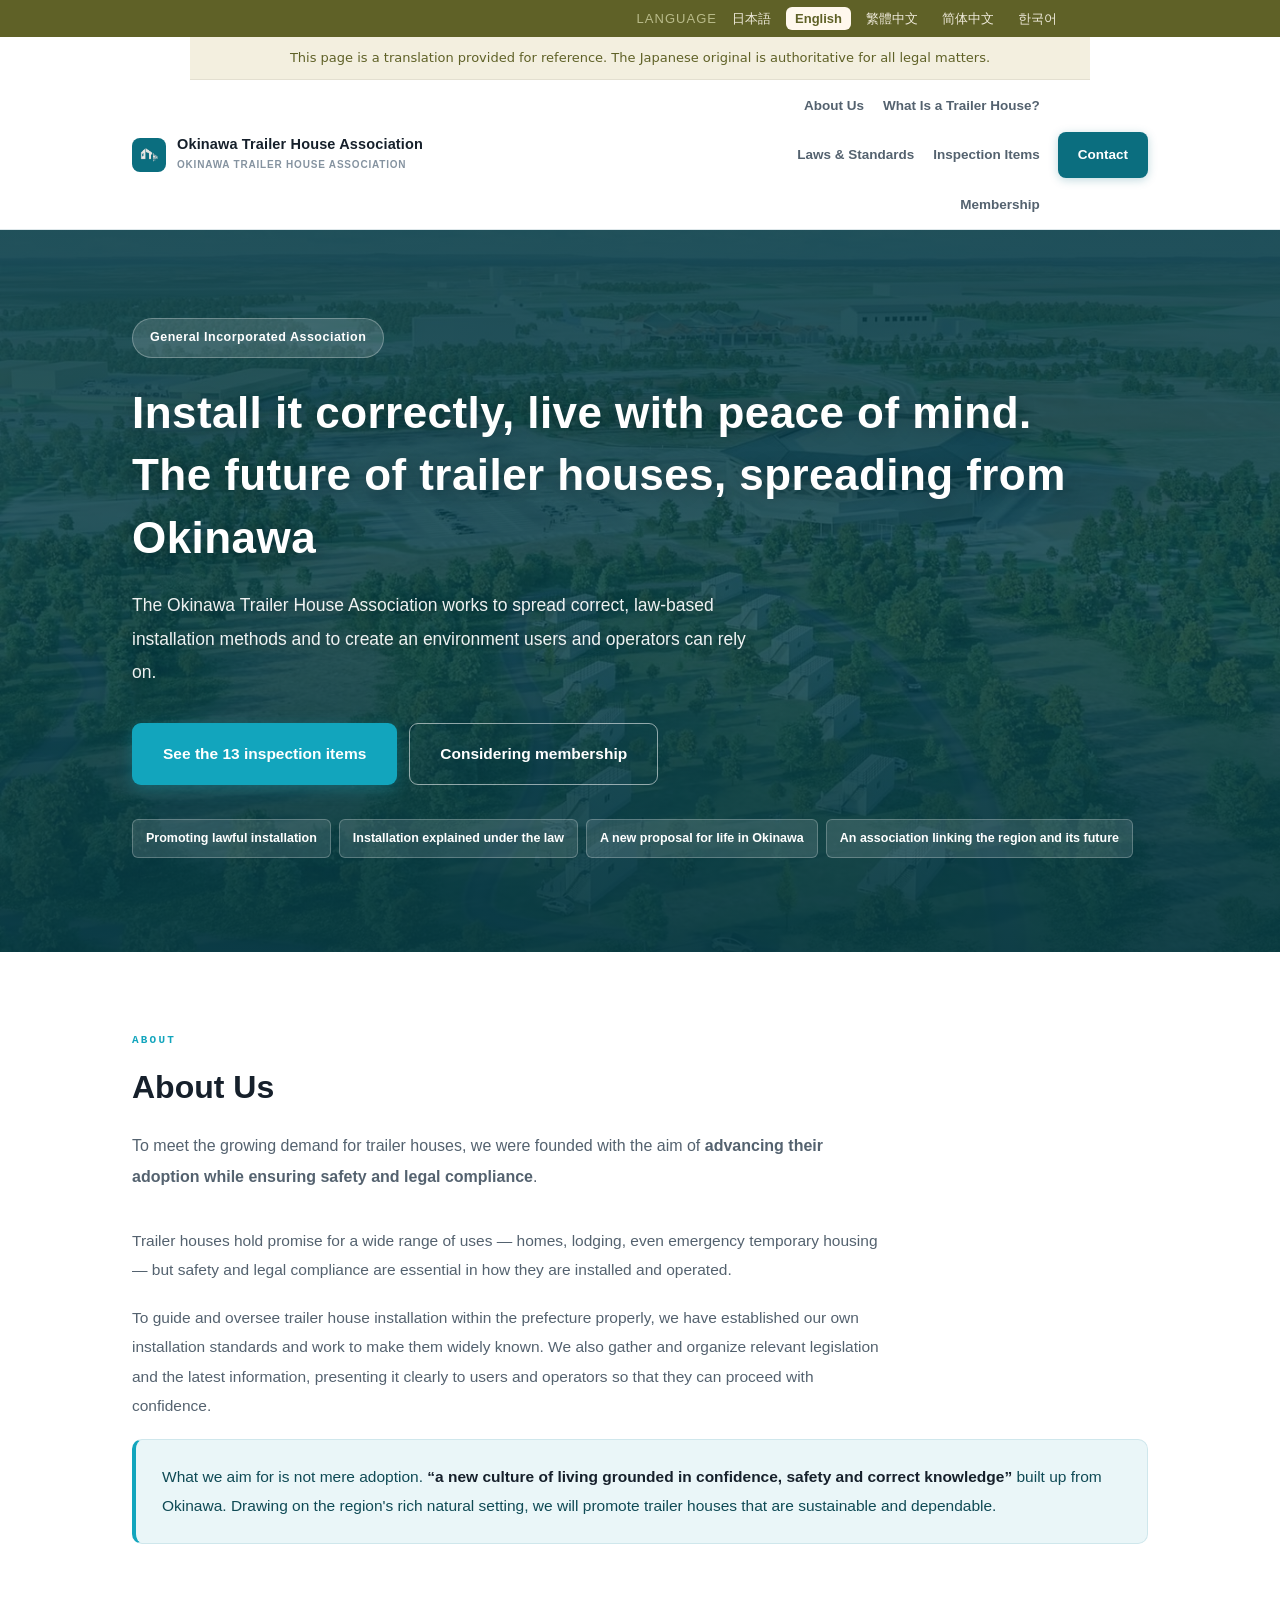
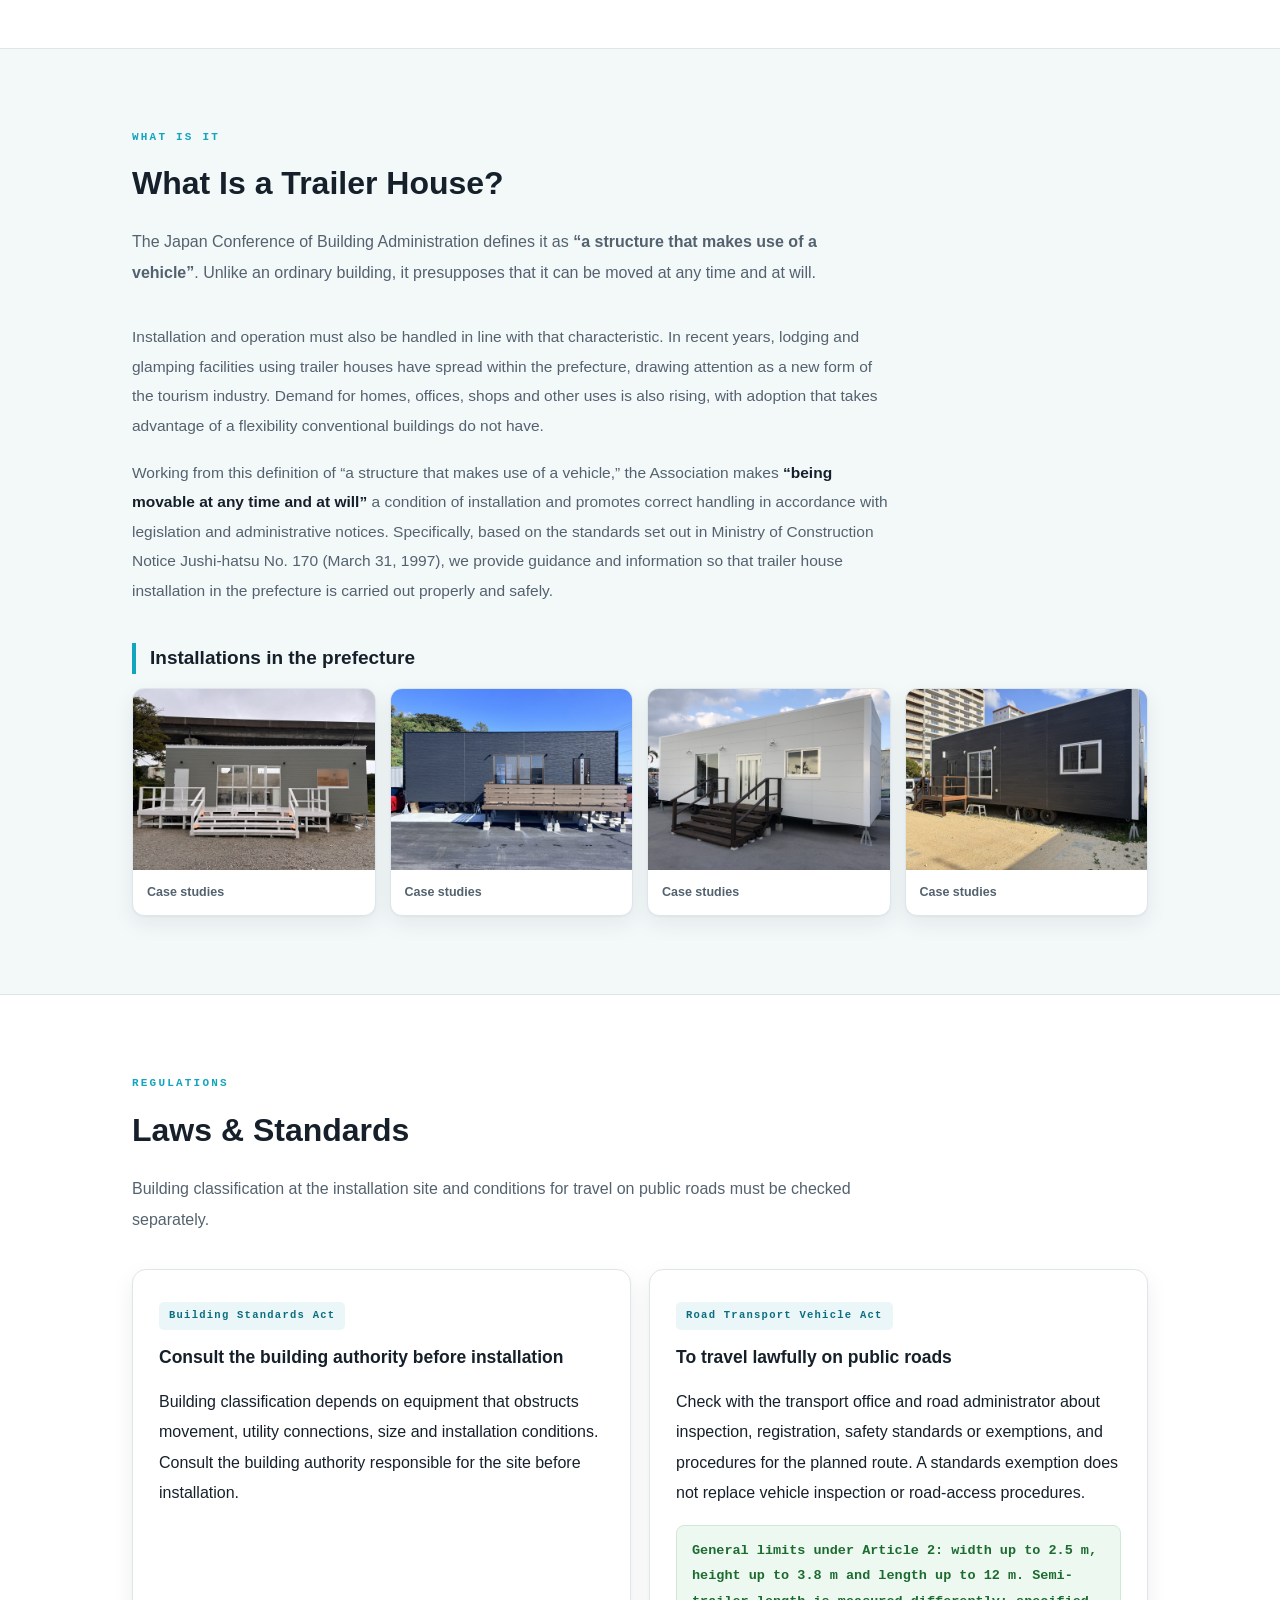
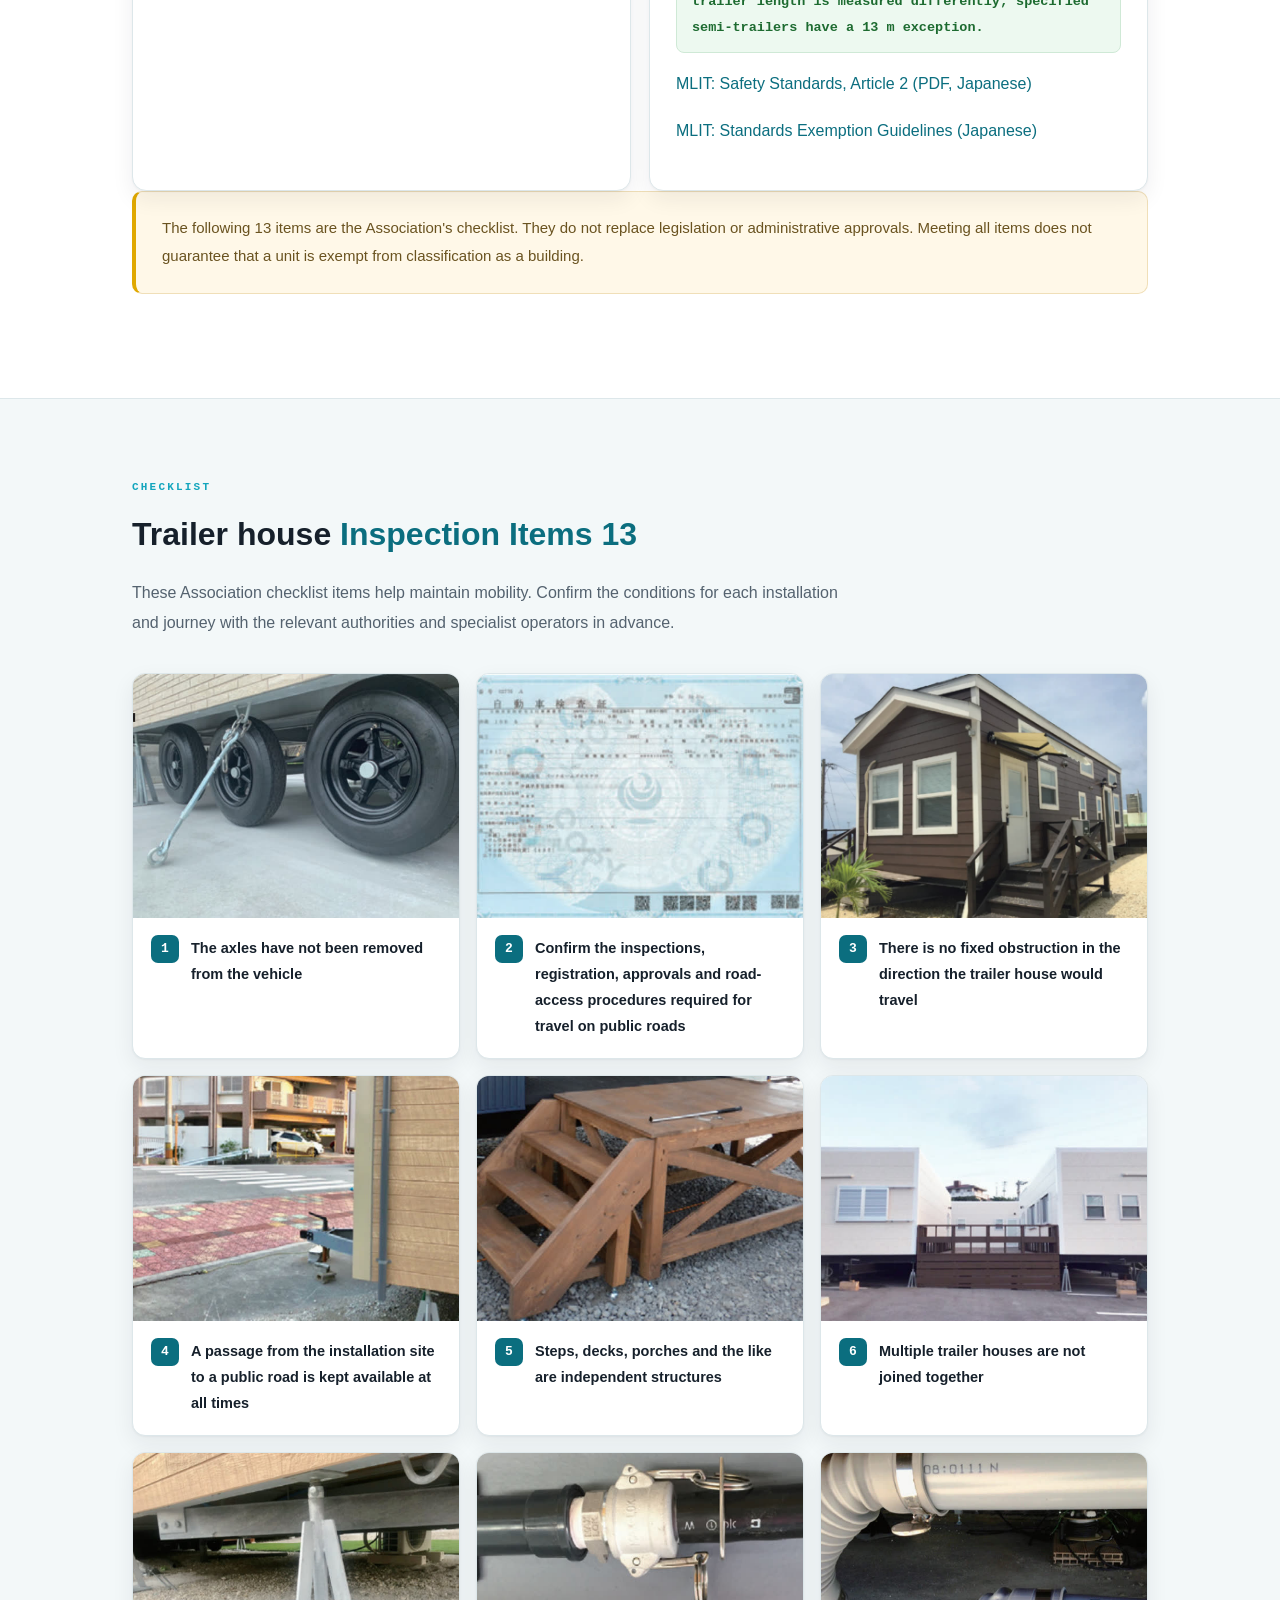
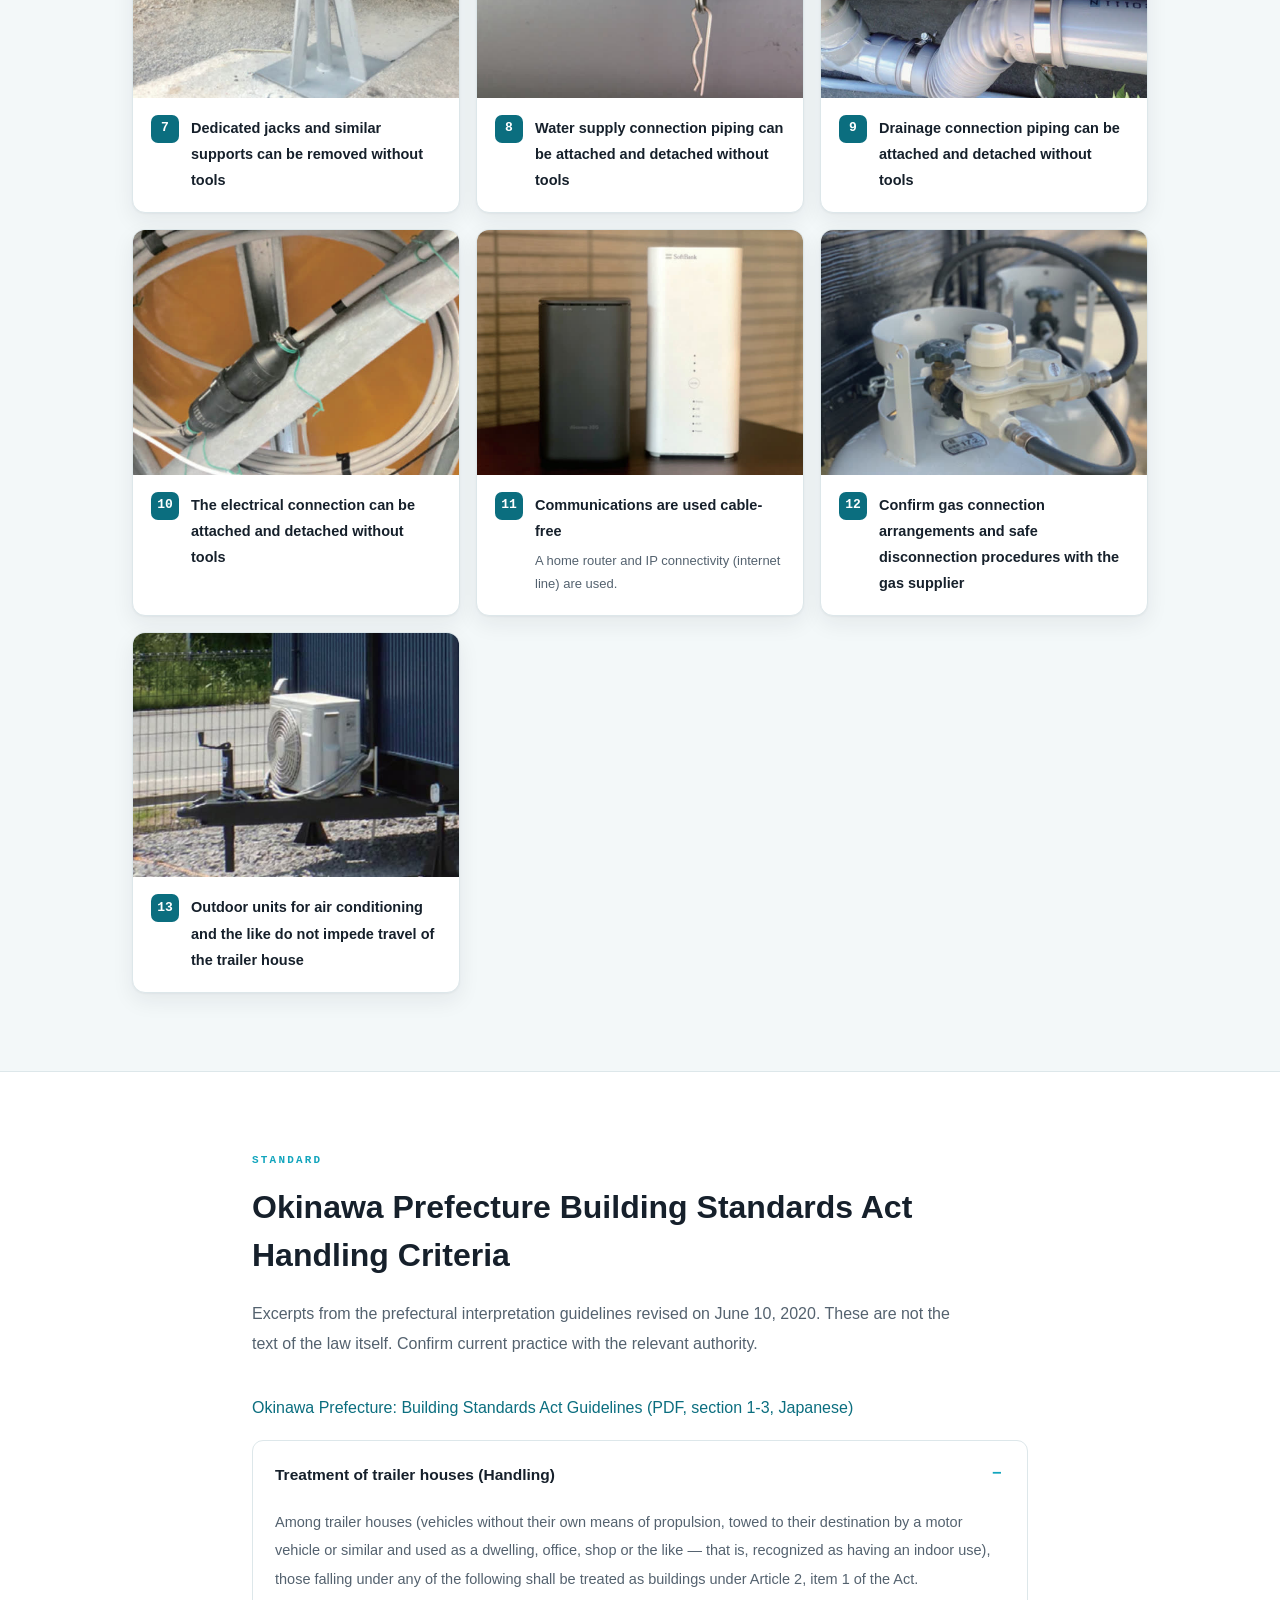
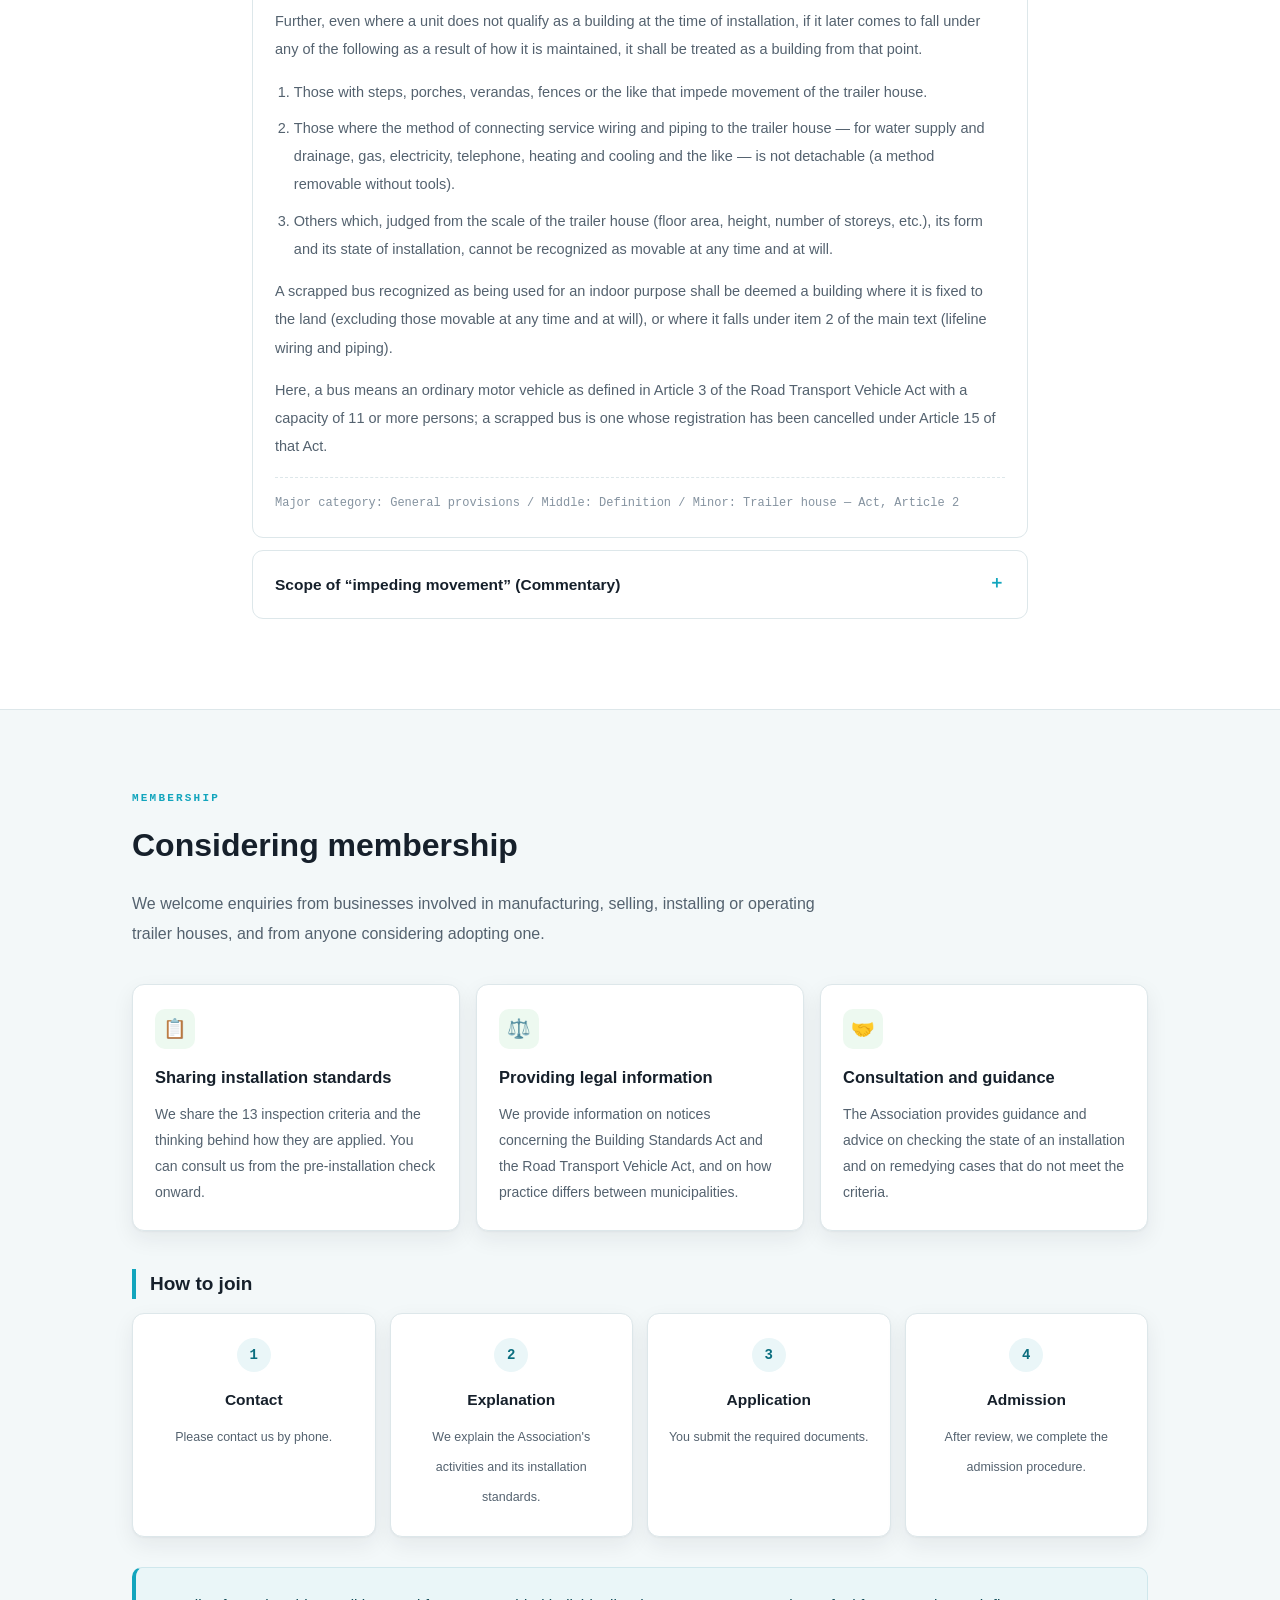
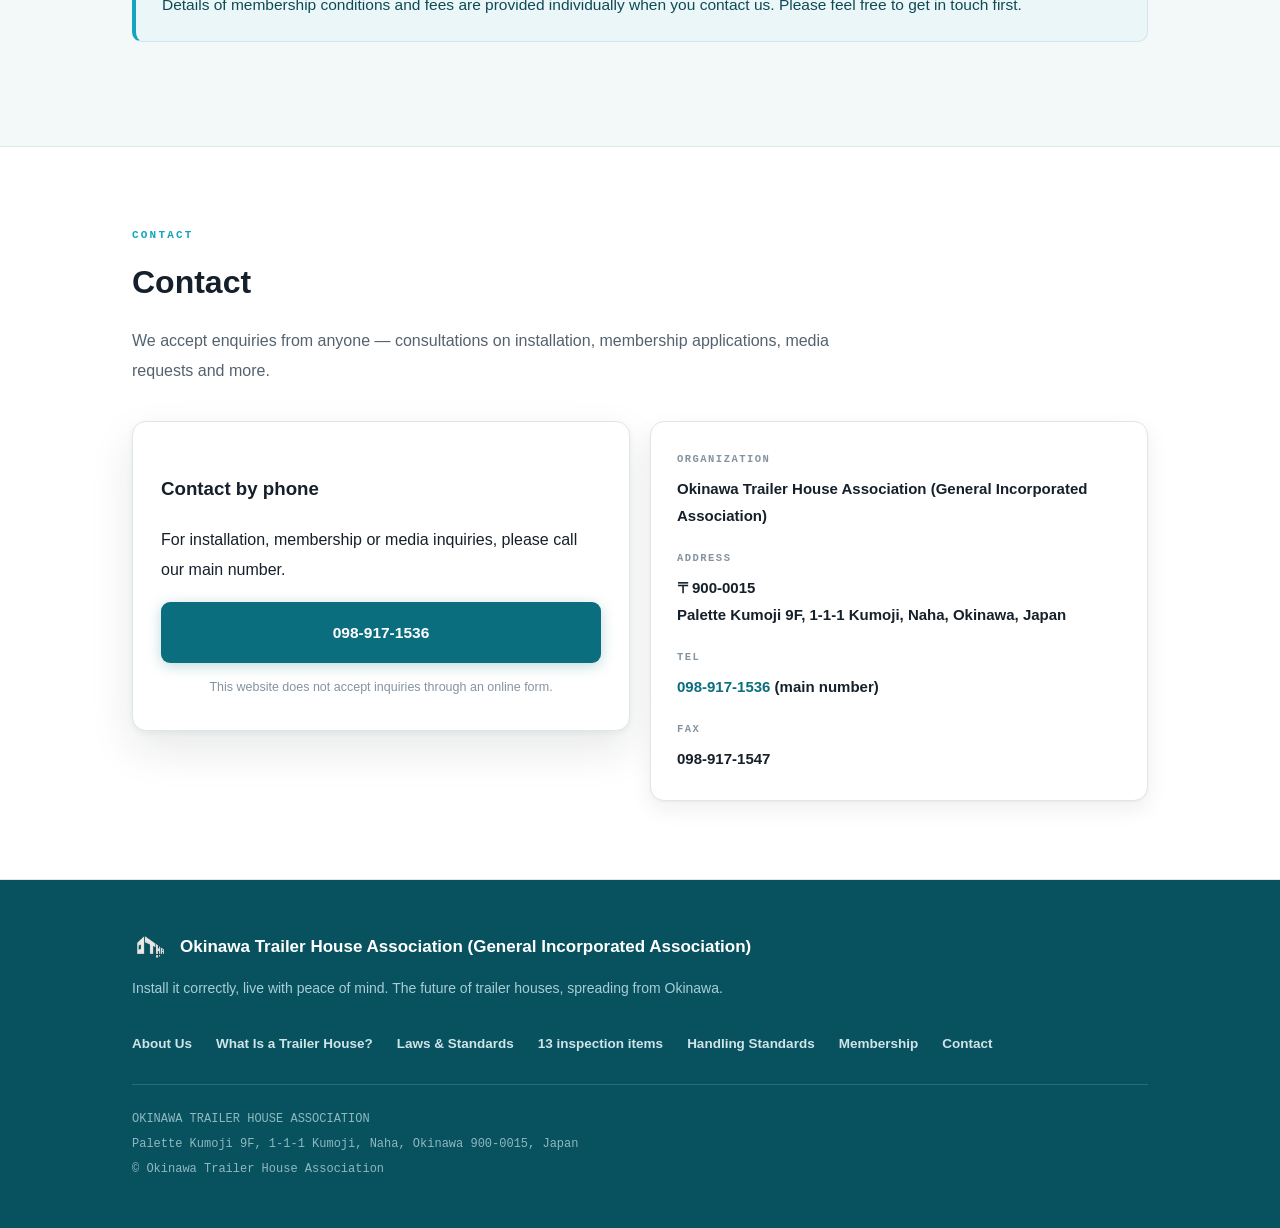
==== commit ba73d942: "県内の設置事例の写真を差し替える（2026-10-13受領分の4枚） Co-Authored-By: Claude Opus 5.5 <noreply@anthropic.com>" ====
--- a/en/index.html
+++ b/en/index.html
@@ -24,7 +24,6 @@
 <meta property="og:locale:alternate" content="zh_TW">
 <meta property="og:locale:alternate" content="zh_CN">
 <meta property="og:locale:alternate" content="ko_KR">
-<meta name="robots" content="noindex,nofollow">
 <!--i18n:alt:end-->
 </head>
 <body>
@@ -125,10 +124,10 @@
 
     <h3 class="sub">Installations in the prefecture</h3>
     <div class="gallery">
-      <figure><img src="/assets/img/house-modern.jpg" alt="An installed trailer house"><figcaption>Case studies</figcaption></figure>
-      <figure><img src="/assets/img/house-brick.jpg" alt="Trailer houses installed in a row"><figcaption>Case studies</figcaption></figure>
-      <figure><img src="/assets/img/house-modern2.jpg" alt="An installed trailer house"><figcaption>Case studies</figcaption></figure>
-      <figure><img src="/assets/img/house-brick2.jpg" alt="Trailer houses installed in a row"><figcaption>Case studies</figcaption></figure>
+      <figure><img src="/assets/img/case-01.jpg" alt="An installed trailer house"><figcaption>Case studies</figcaption></figure>
+      <figure><img src="/assets/img/case-02.jpg" alt="An installed trailer house"><figcaption>Case studies</figcaption></figure>
+      <figure><img src="/assets/img/case-03.jpg" alt="An installed trailer house"><figcaption>Case studies</figcaption></figure>
+      <figure><img src="/assets/img/case-04.jpg" alt="An installed trailer house"><figcaption>Case studies</figcaption></figure>
     </div>
   </div>
 </section>
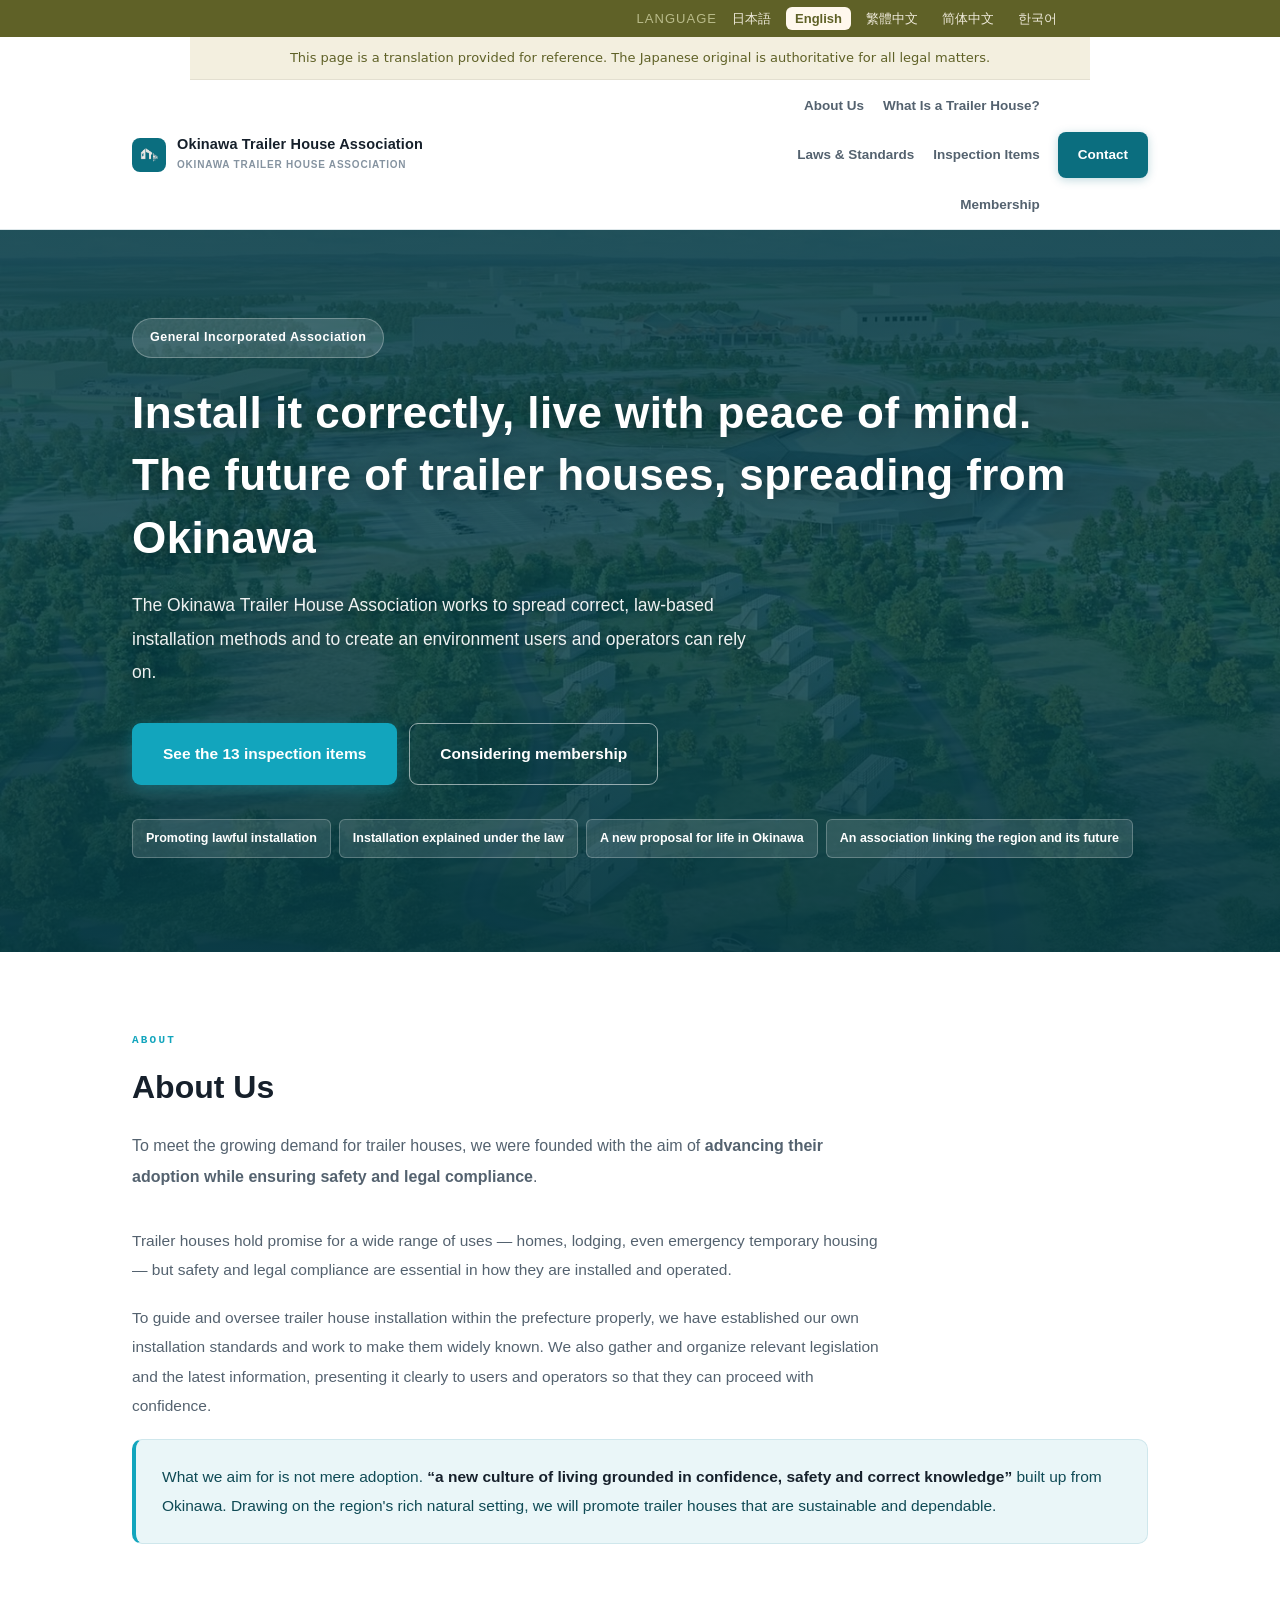
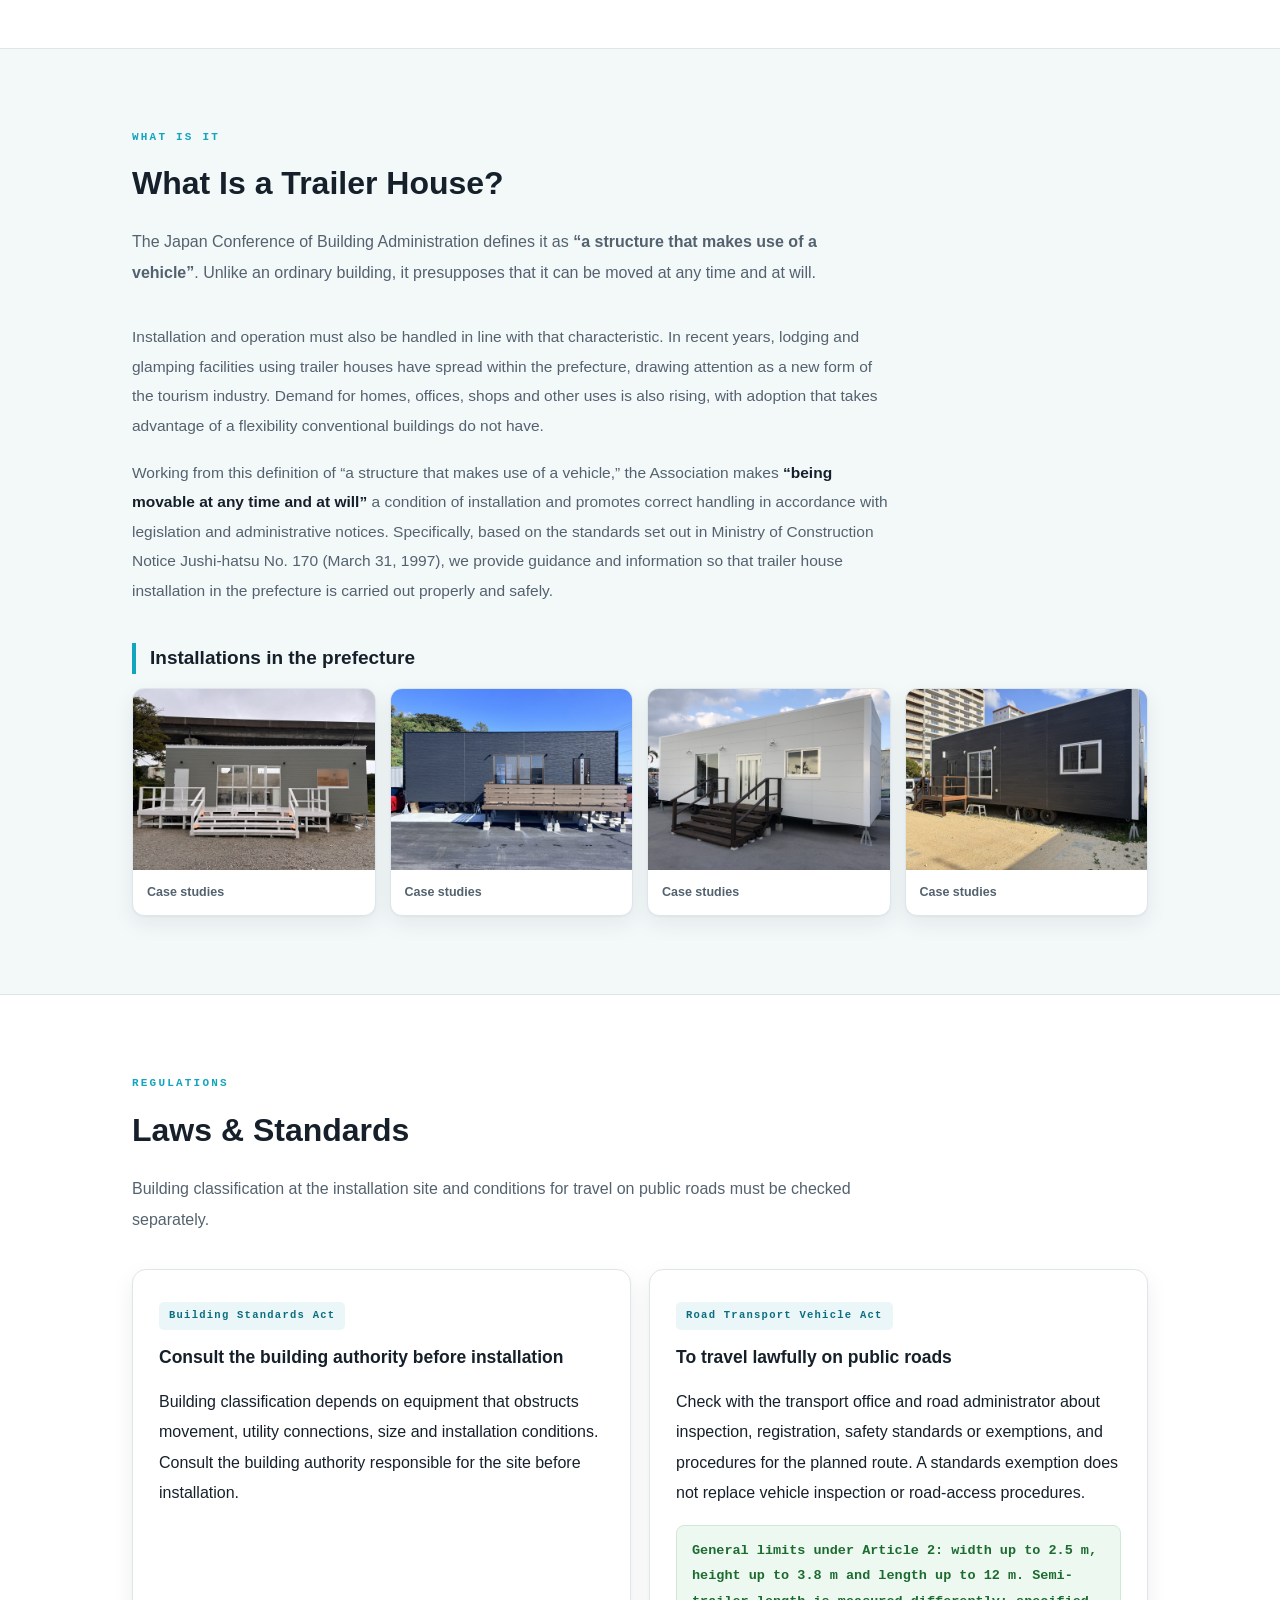
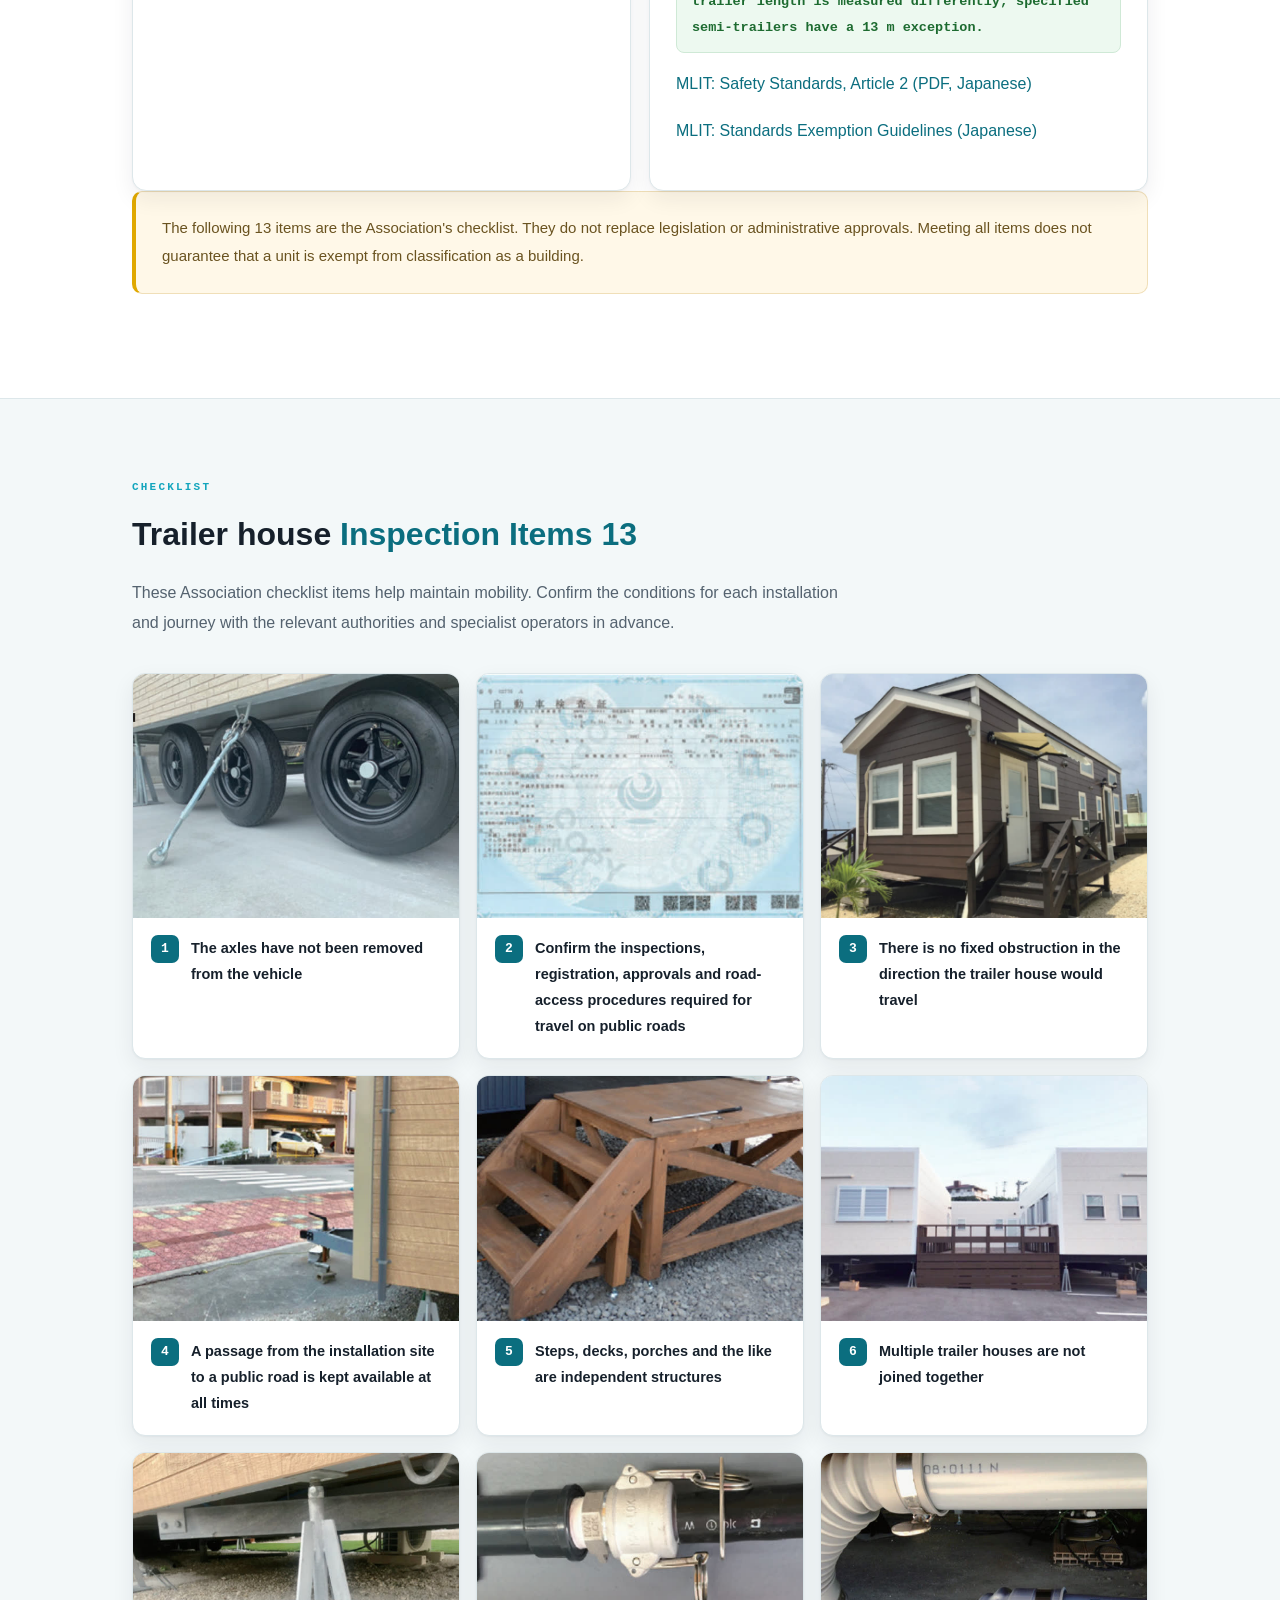
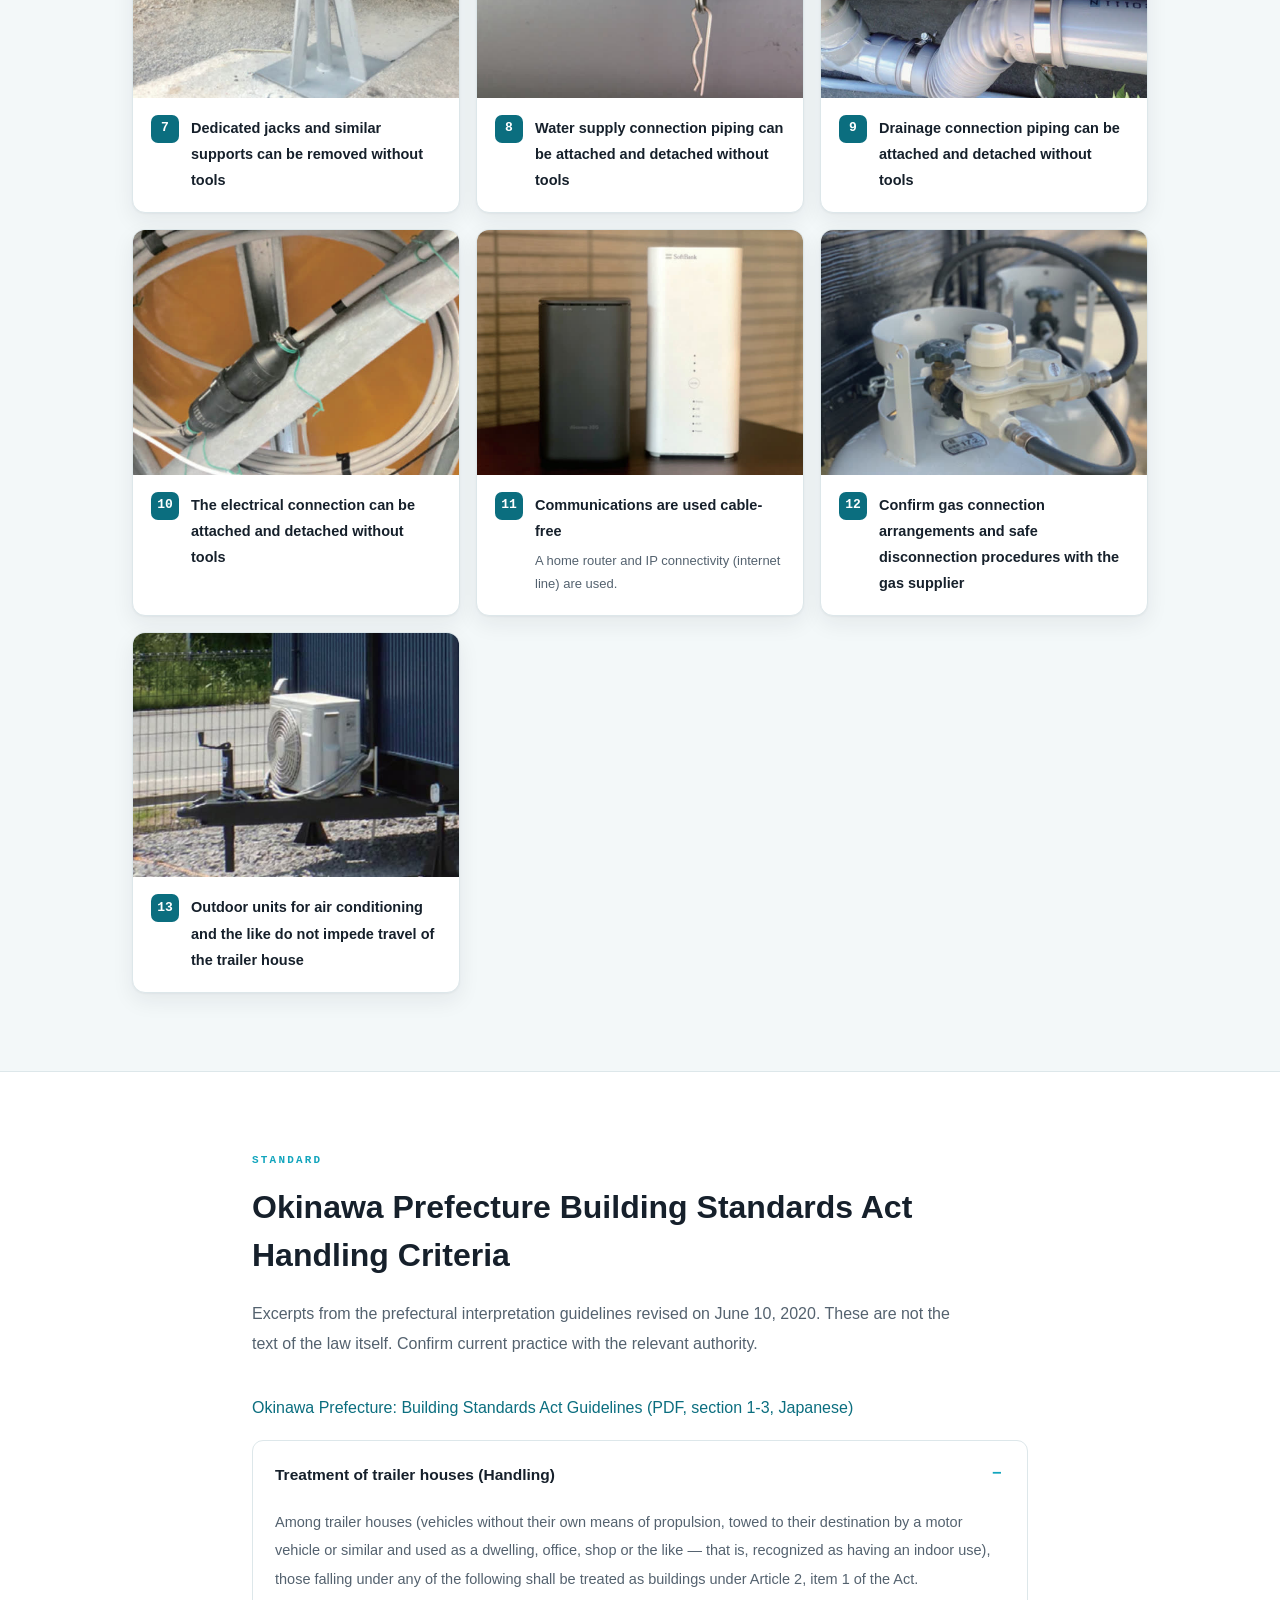
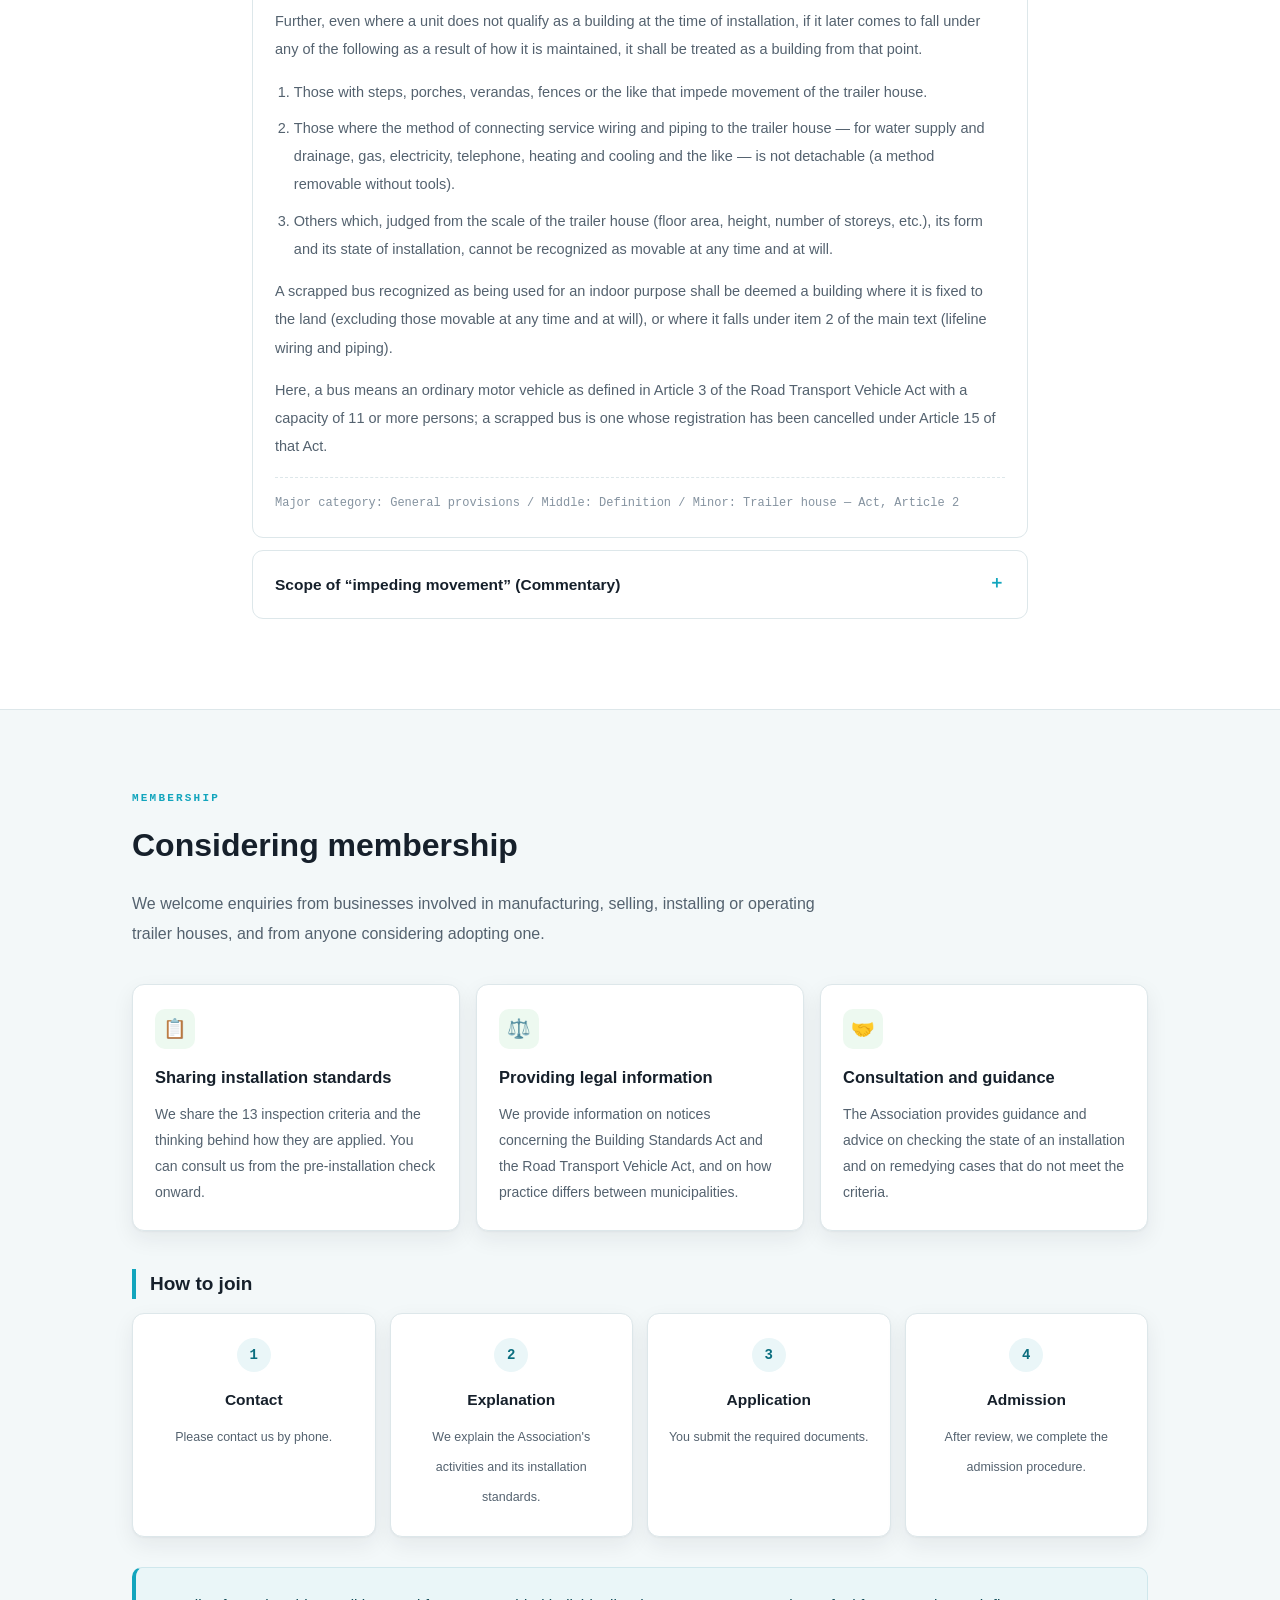
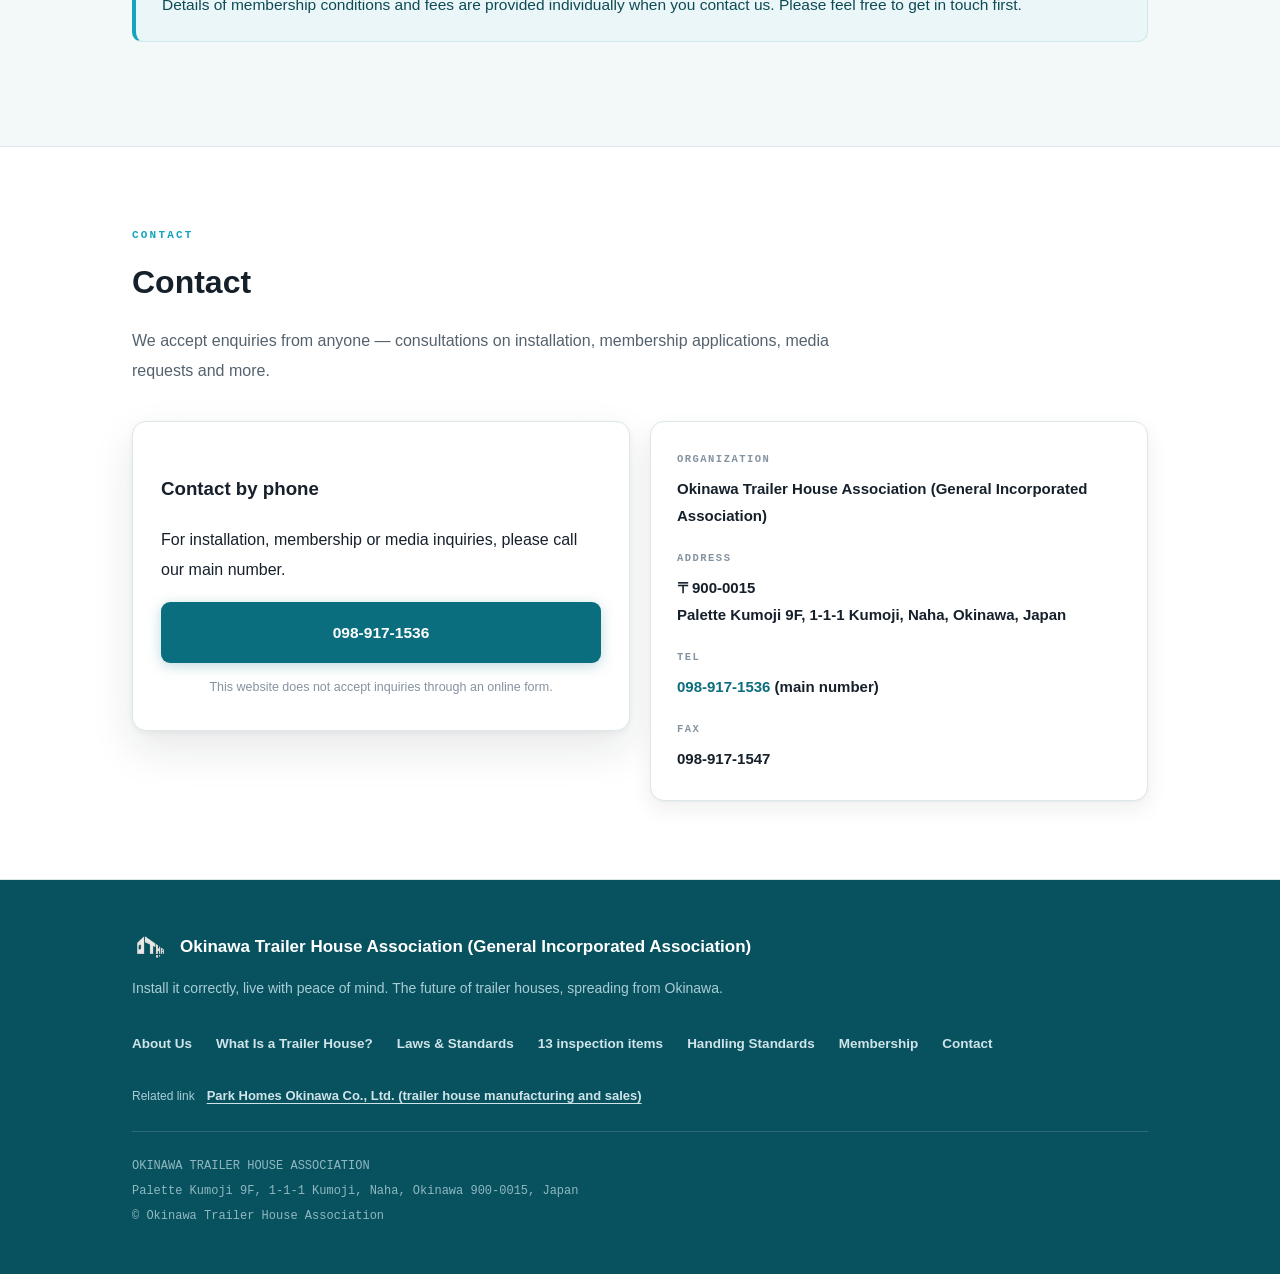
==== commit 3b77a8f1: "フッターに関連リンク（パークホームズオキナワ）を追加し、相互リンクにする Co-Authored-By: Claude Opus 5.5 <noreply@anthropic.com>" ====
--- a/en/index.html
+++ b/en/index.html
@@ -8,6 +8,13 @@
 <meta property="og:title" content="Okinawa Trailer House Association (General Incorporated Association)">
 <meta property="og:description" content="Install it correctly, live with peace of mind. The future of trailer houses, spreading from Okinawa.">
 <meta property="og:type" content="website">
+<script type="application/ld+json">
+{"@context": "https://schema.org", "@type": "NGO", "@id": "https://trailer-okinawa.jp/#organization", "name": "Okinawa Trailer House Association (General Incorporated Association)", "alternateName": "OKINAWA TRAILER HOUSE ASSOCIATION", "url": "https://trailer-okinawa.jp/", "logo": "https://trailer-okinawa.jp/assets/img/logo.png", "description": "The Okinawa Trailer House Association is a general incorporated association working to spread correct, law-based installation methods. We publish the treatment under the Building Standards Act, the requirements for travelling on public roads, and 13 inspection criteria.", "telephone": "098-917-1536", "faxNumber": "098-917-1547", "address": {"@type": "PostalAddress", "streetAddress": "Palette Kumoji 9F, 1-1-1 Kumoji", "addressLocality": "Naha", "addressRegion": "Okinawa", "postalCode": "900-0015", "addressCountry": "JP"}, "areaServed": "Okinawa"}
+</script>
+<script type="application/ld+json">
+{"@context": "https://schema.org", "@type": "WebSite", "@id": "https://trailer-okinawa.jp/#website", "name": "Okinawa Trailer House Association (General Incorporated Association)", "url": "https://trailer-okinawa.jp/", "inLanguage": "en", "publisher": {"@id": "https://trailer-okinawa.jp/#organization"}}
+</script>
+<meta property="og:image" content="https://trailer-okinawa.jp/assets/img/hero-aerial.jpg">
 <link rel="stylesheet" href="/assets/site.css">
 
 
@@ -399,6 +406,7 @@
       <li><a href="#join">Membership</a></li>
       <li><a href="#contact">Contact</a></li>
     </ul>
+    <p class="flink"><span>Related link</span><a href="https://parkhomes-okinawa.com/" target="_blank" rel="noopener">Park Homes Okinawa Co., Ltd. (trailer house manufacturing and sales)</a></p>
     <p class="fmeta">
       OKINAWA TRAILER HOUSE ASSOCIATION<br>
       <span>Palette Kumoji 9F, 1-1-1 Kumoji, Naha, Okinawa 900-0015, Japan</span><br>
--- a/assets/site.css
+++ b/assets/site.css
@@ -214,6 +214,10 @@
 footer ul{list-style:none;display:flex;flex-wrap:wrap;gap:10px 24px;margin:0 0 26px;padding:0}
 footer ul a{color:#cfe4e9;font-size:13.5px;font-weight:700}
 footer ul a:hover{color:#fff}
+footer .flink{font-size:13px;margin:0 0 22px;color:#a9cdd5}
+footer .flink span{margin-right:12px;font-size:12px}
+footer .flink a{color:#cfe4e9;font-weight:700;text-decoration:underline;text-underline-offset:3px}
+footer .flink a:hover{color:#fff}
 footer .fmeta{font-family:var(--mono);font-size:12px;color:#8fb8c1;line-height:2.1;margin:0;
   border-top:1px solid rgba(255,255,255,.14);padding-top:22px}
 
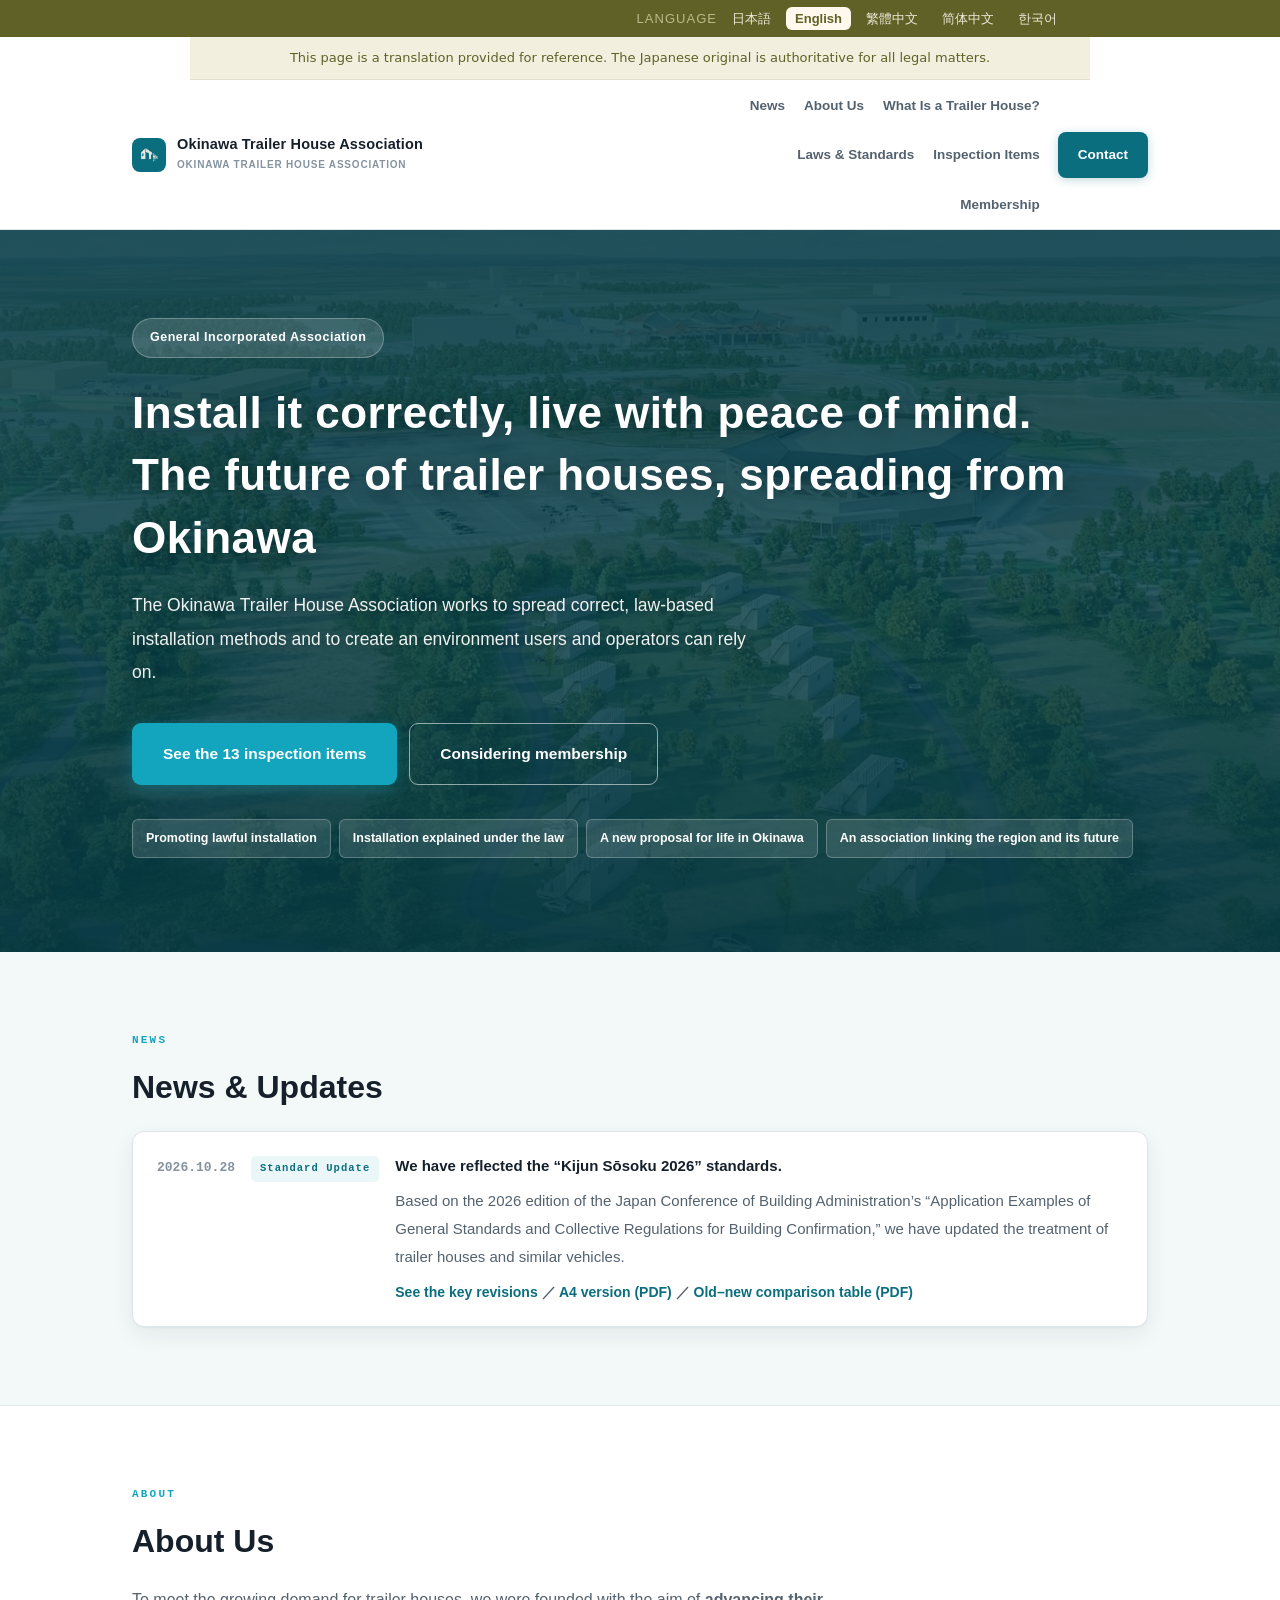
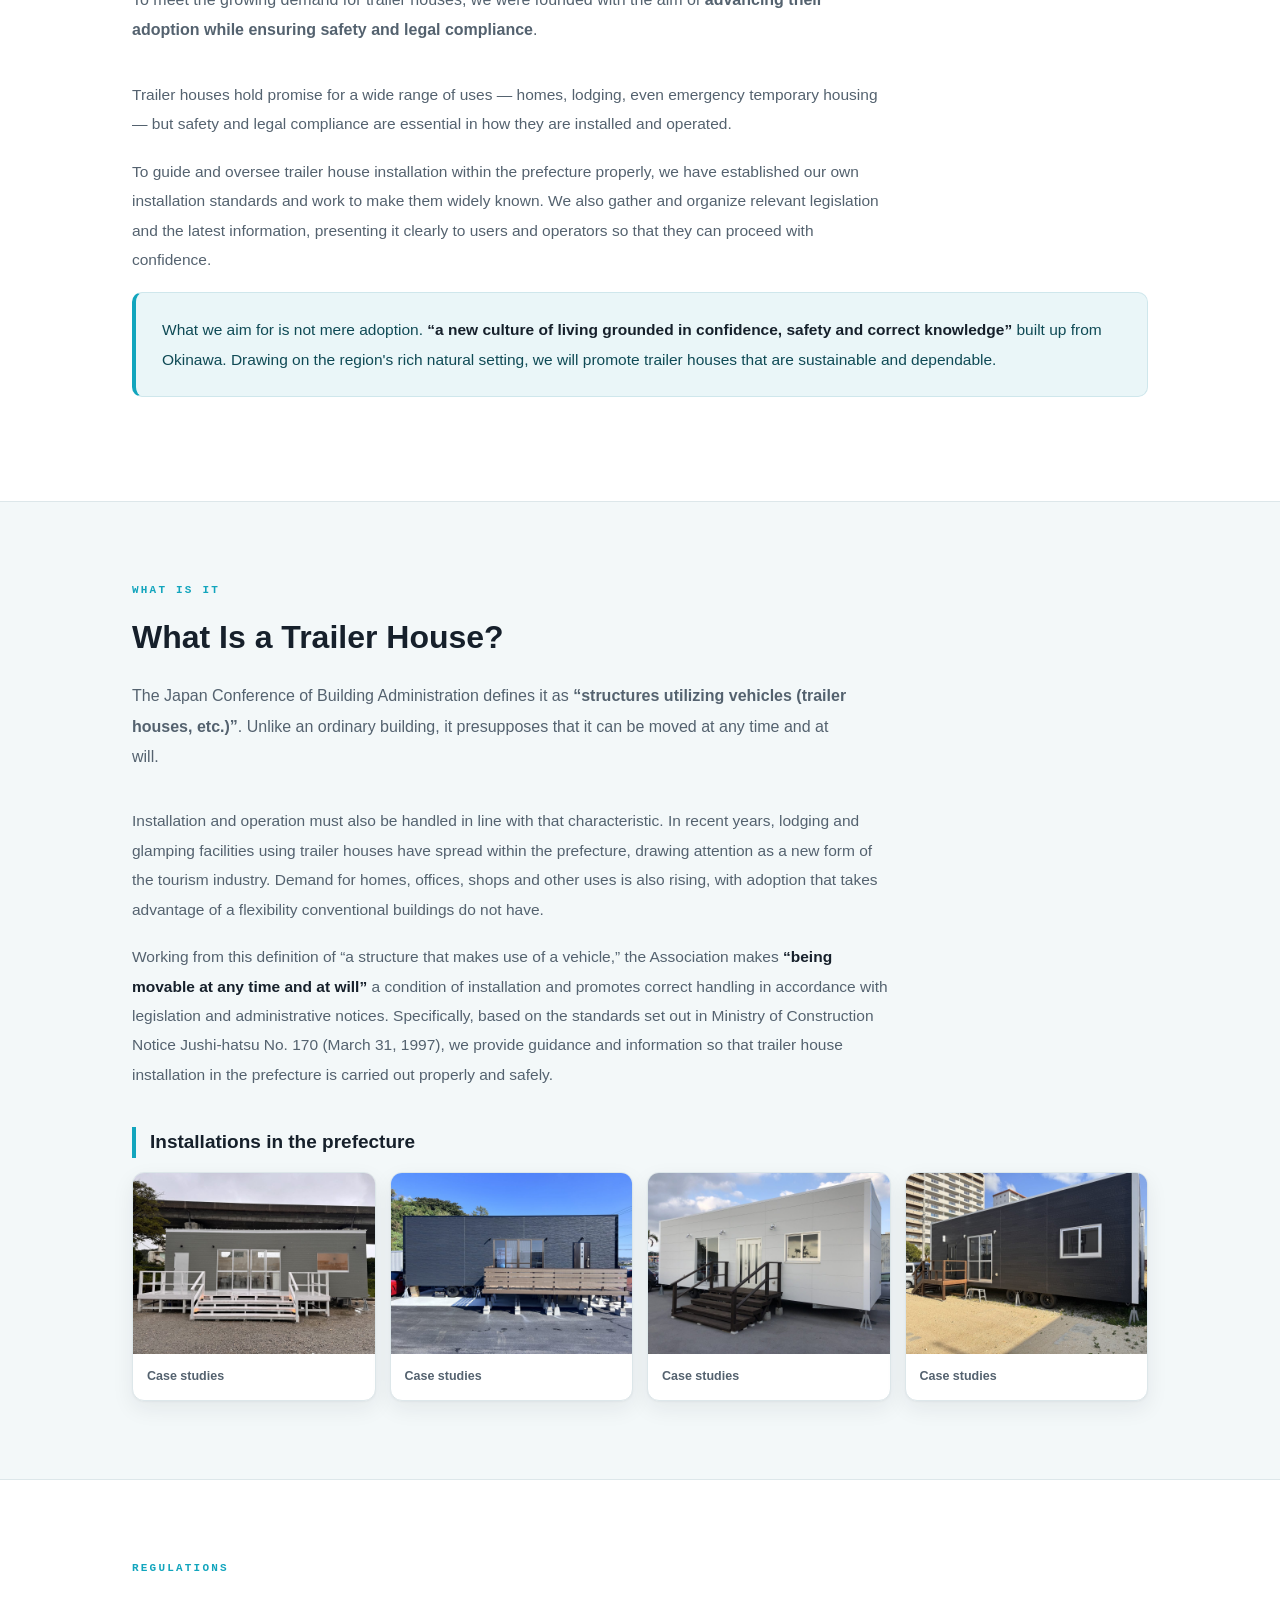
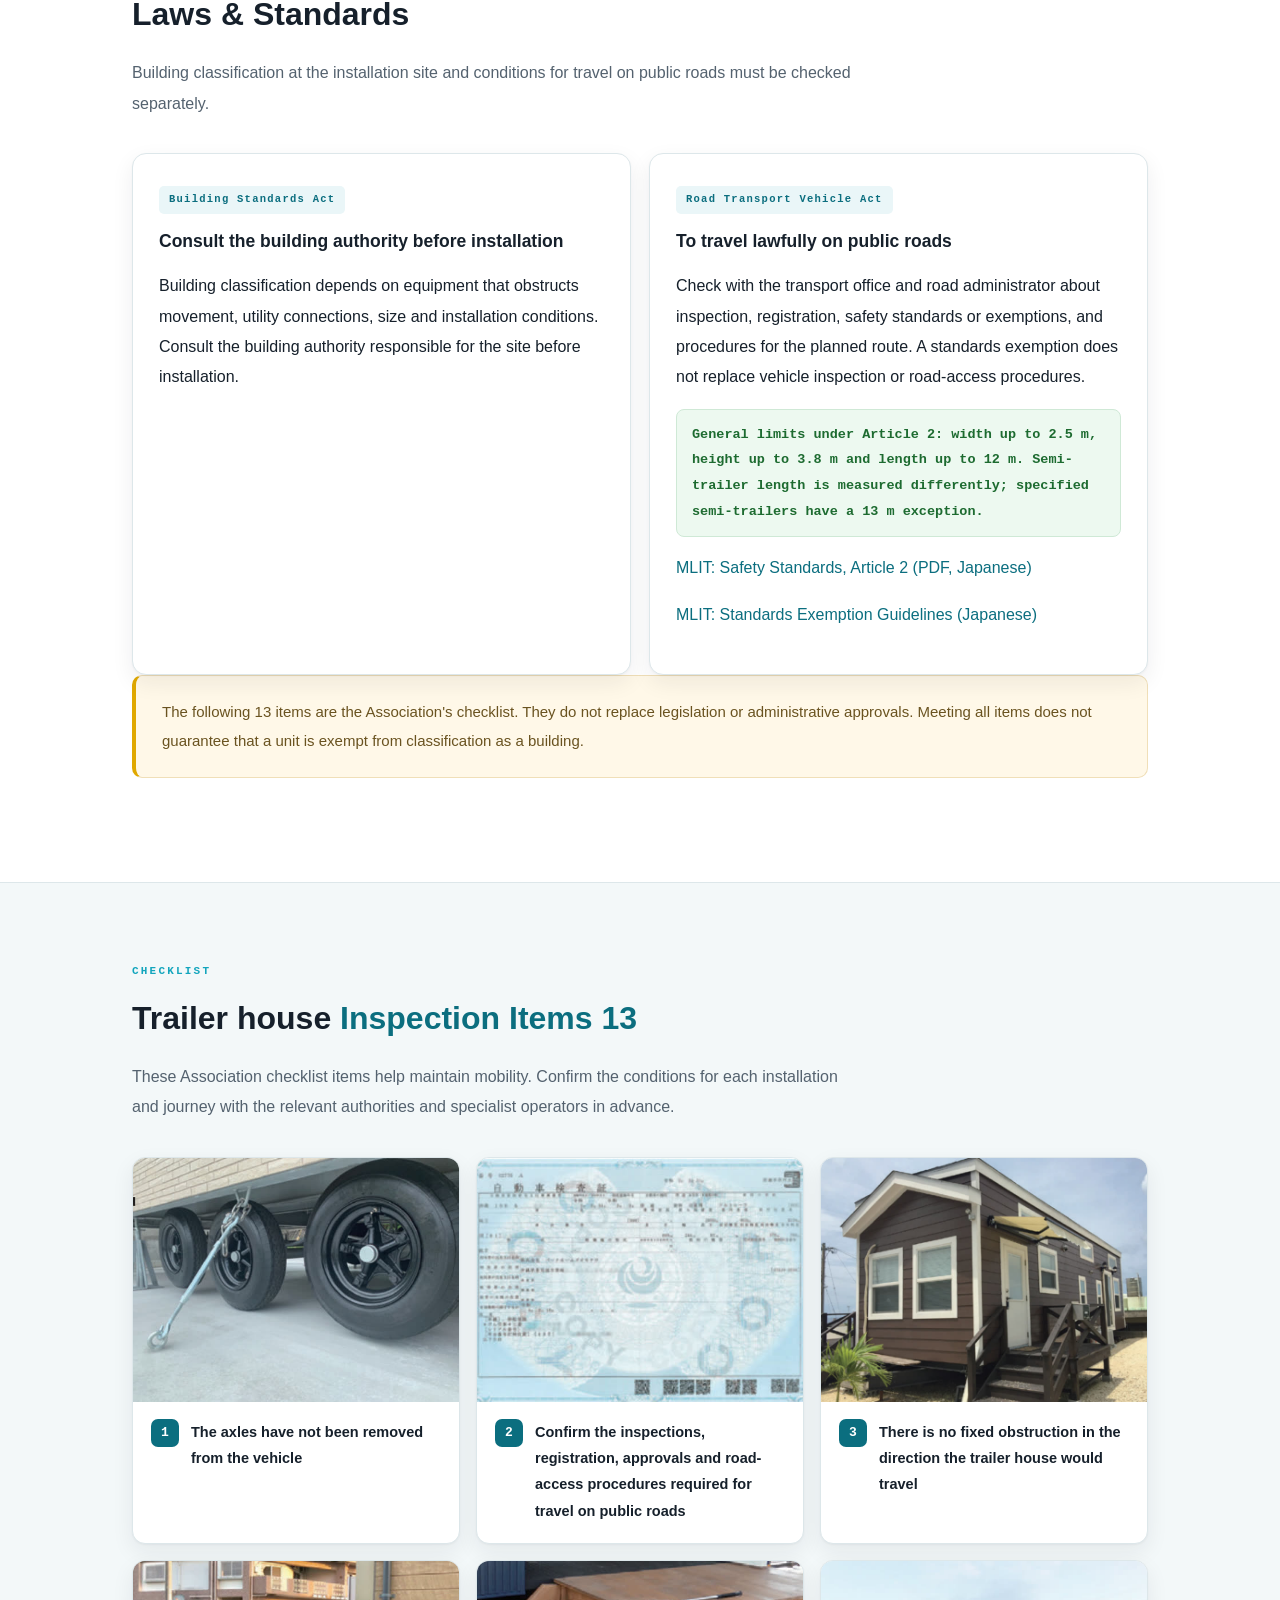
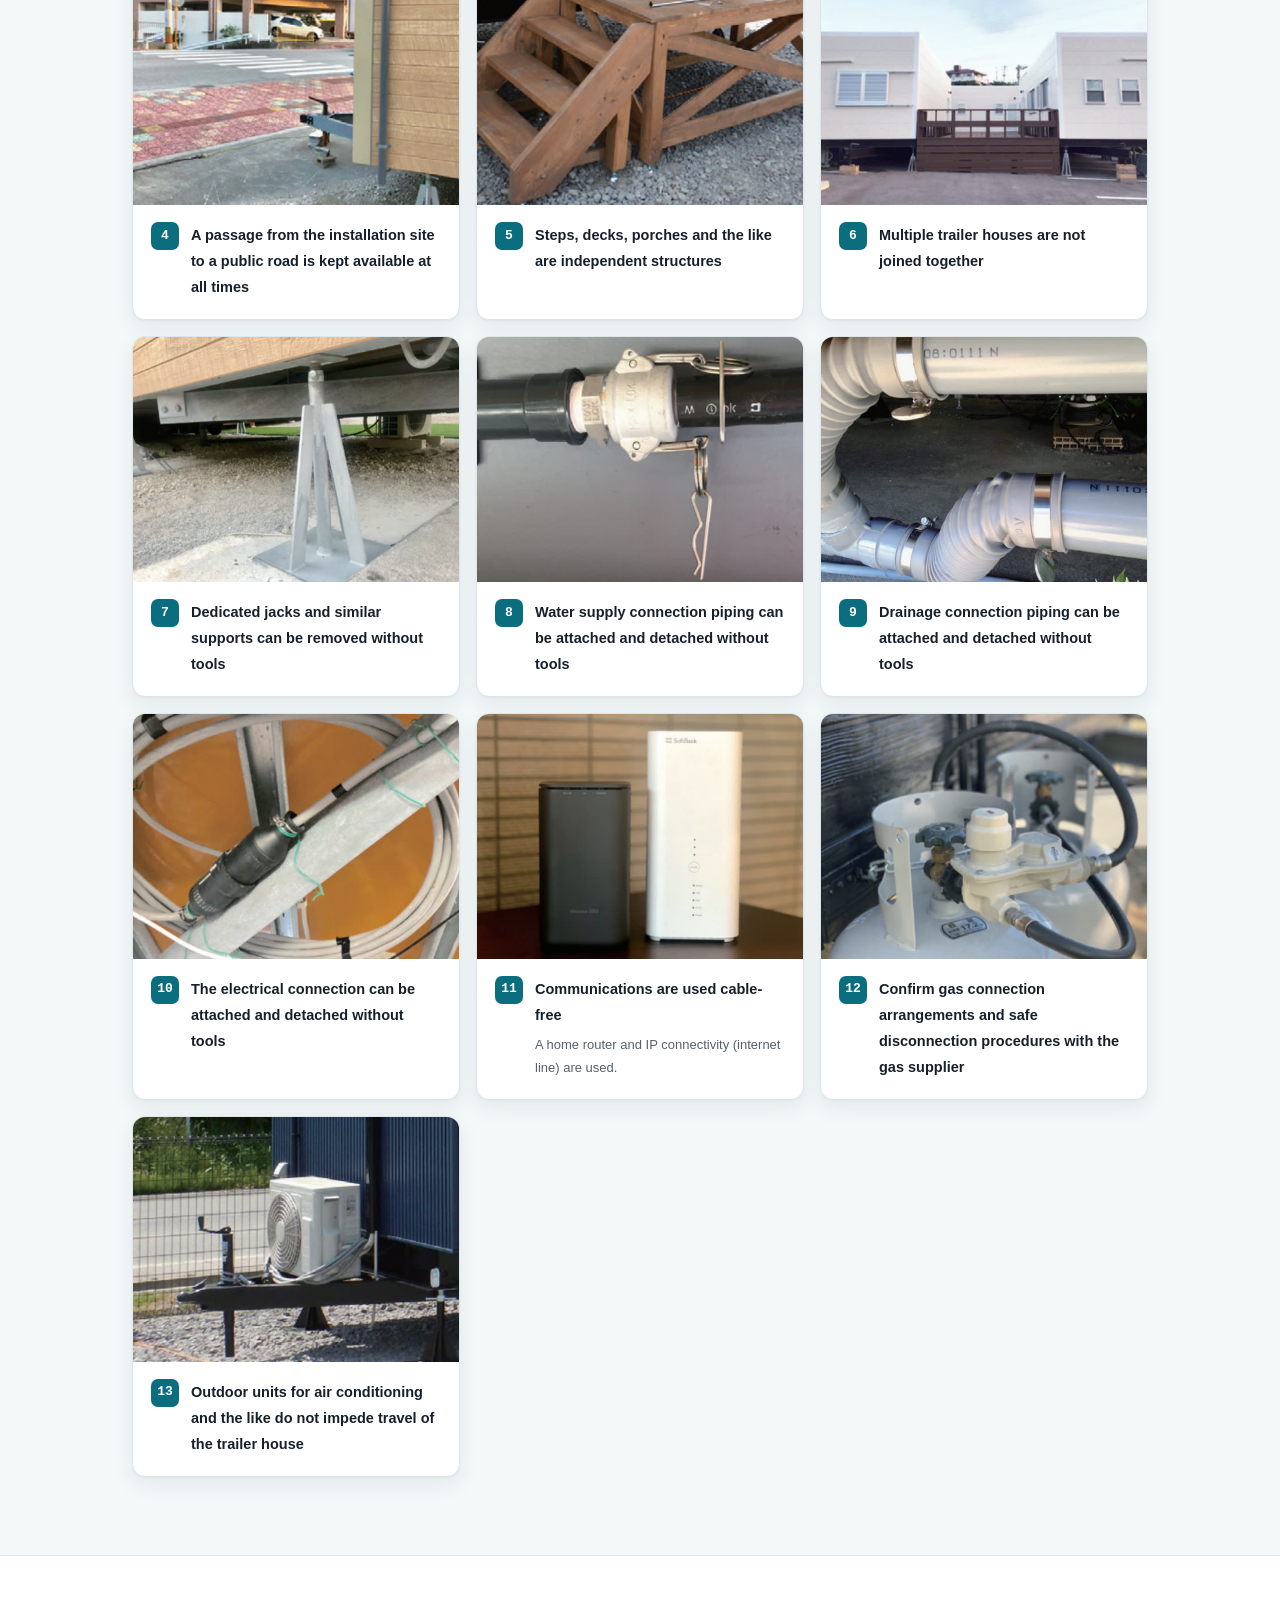
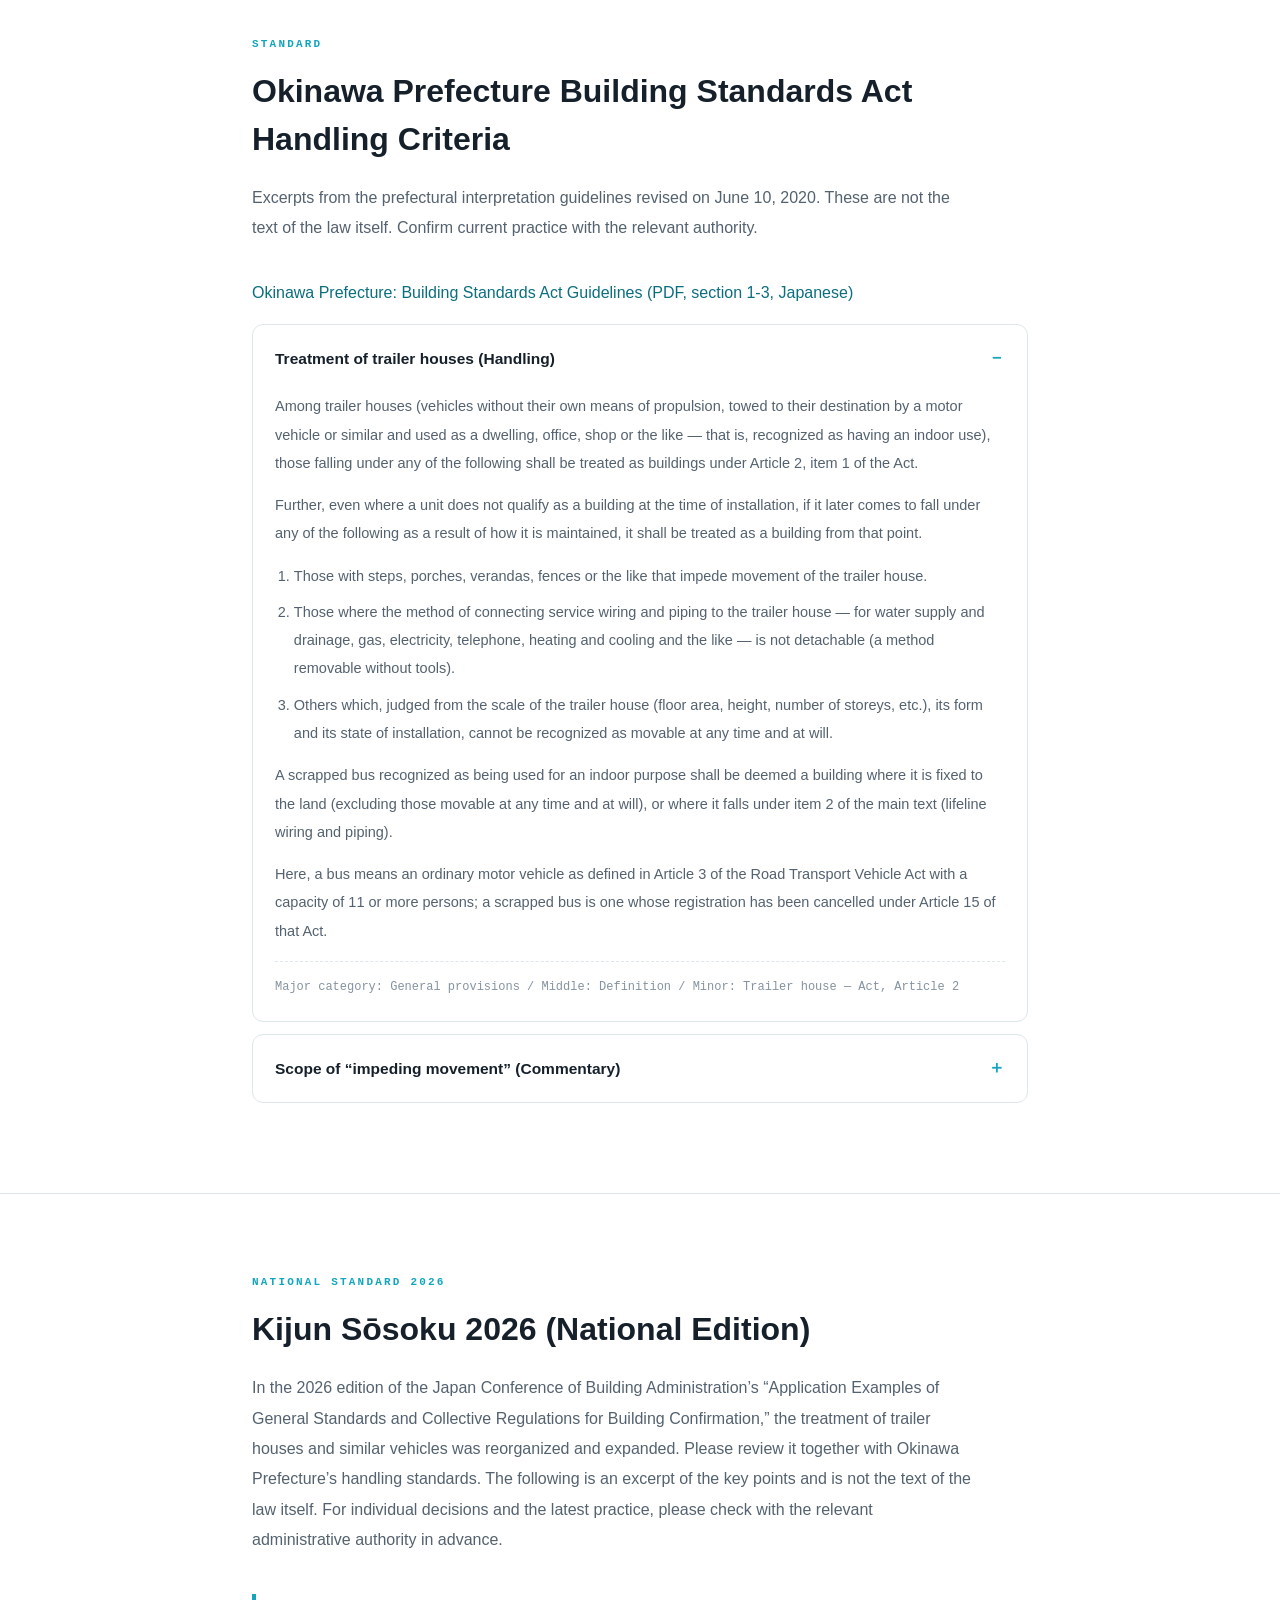
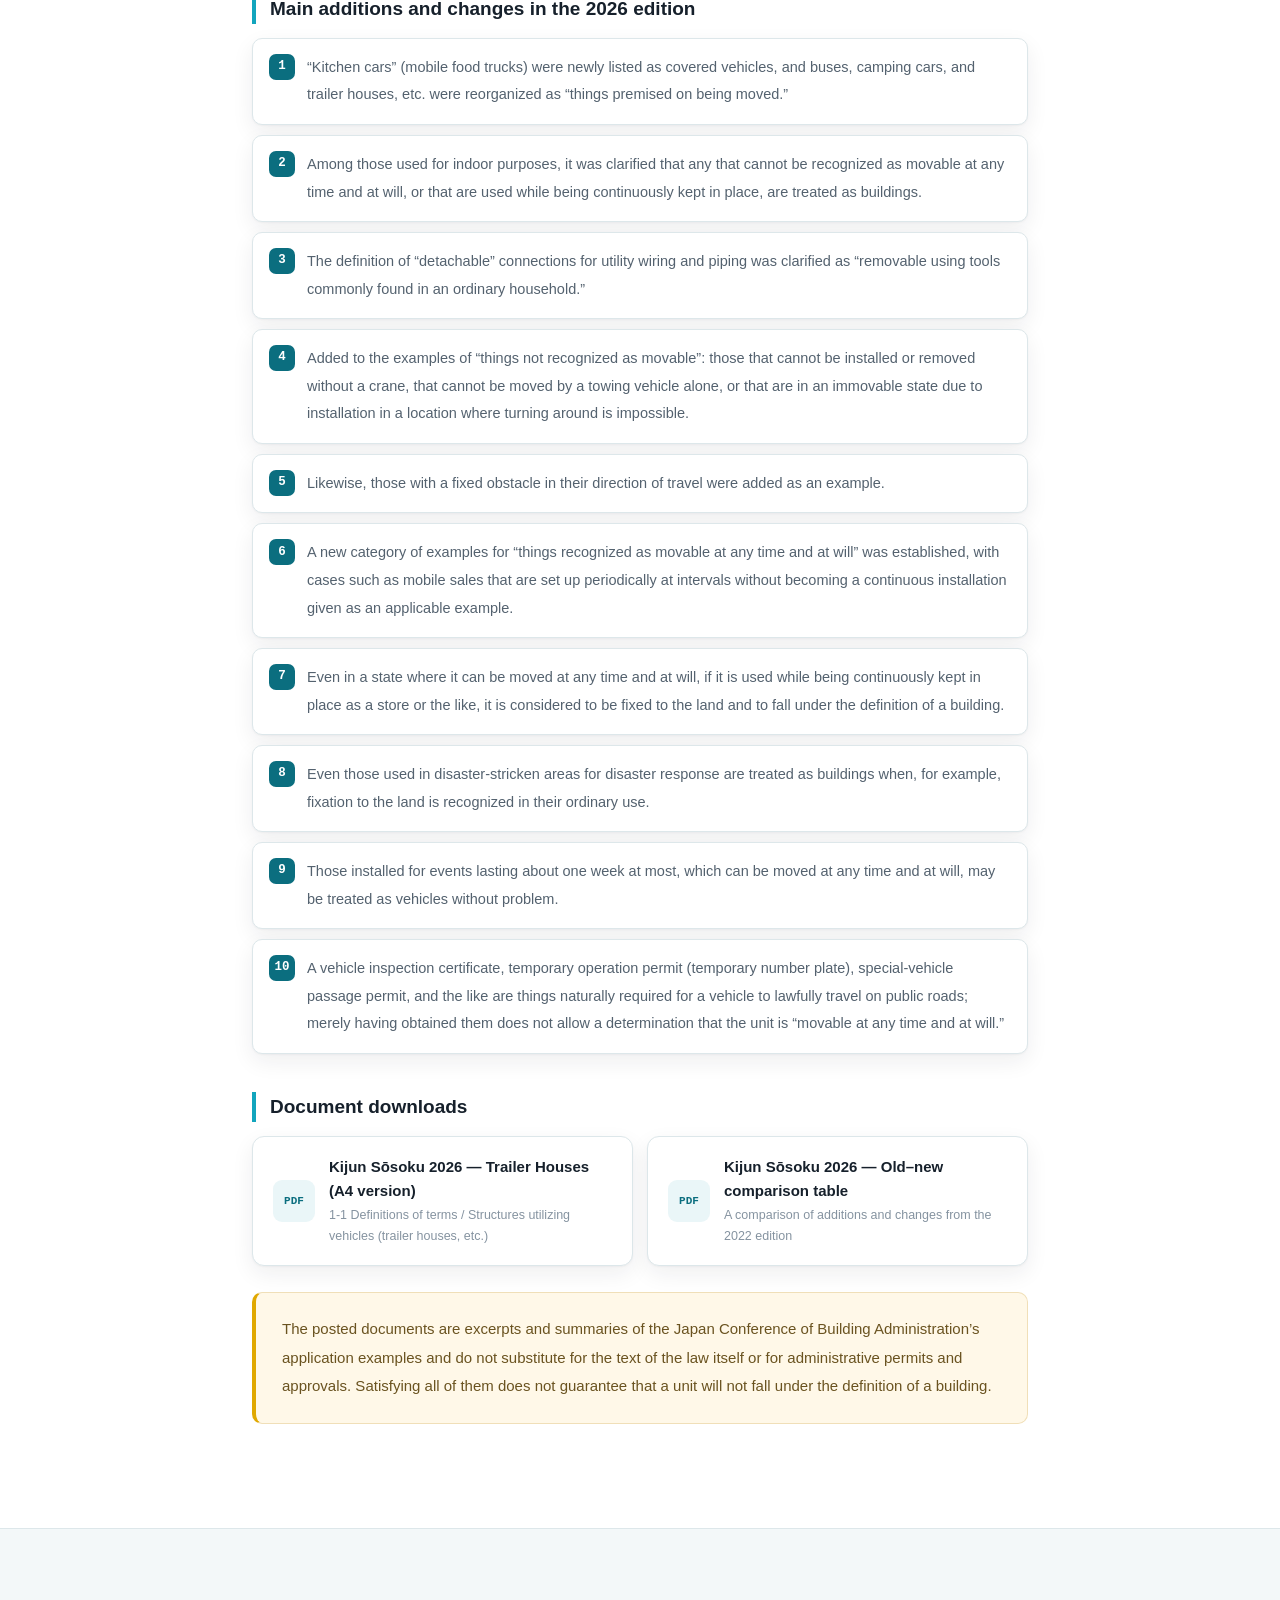
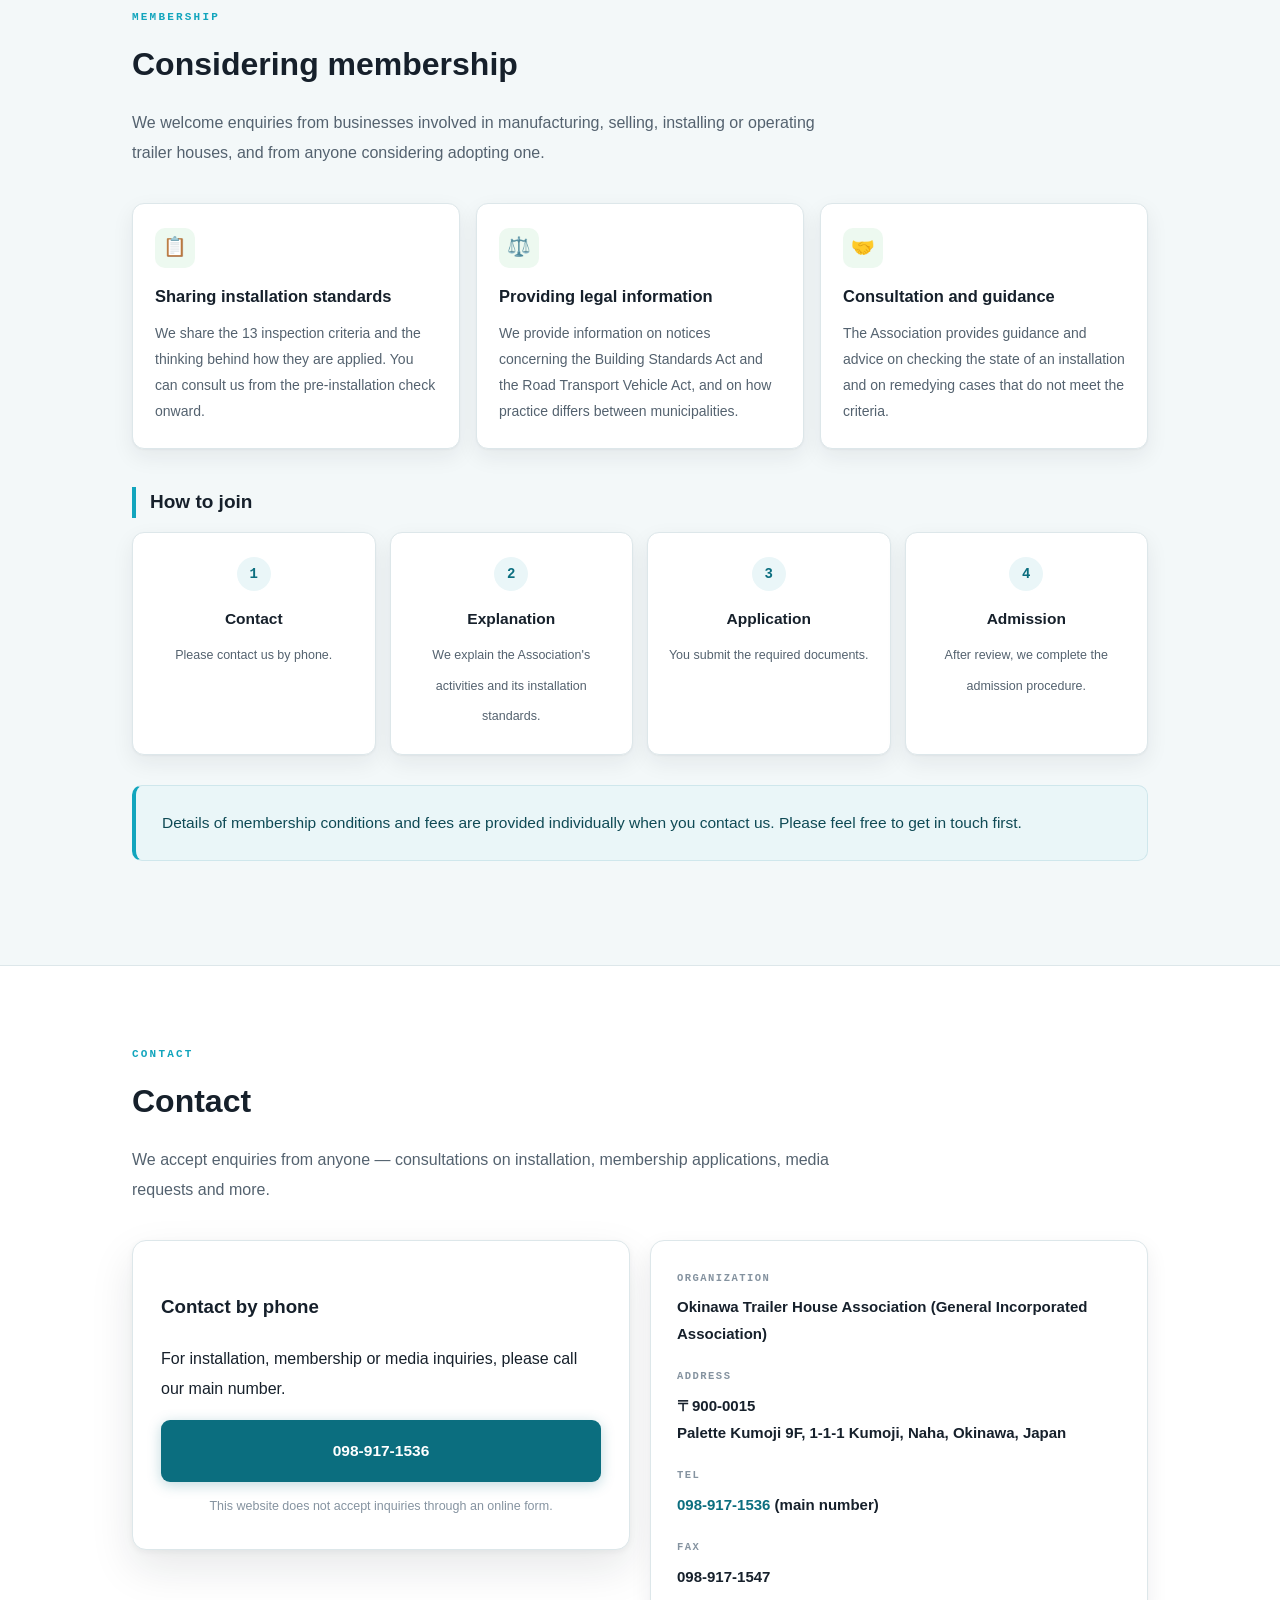
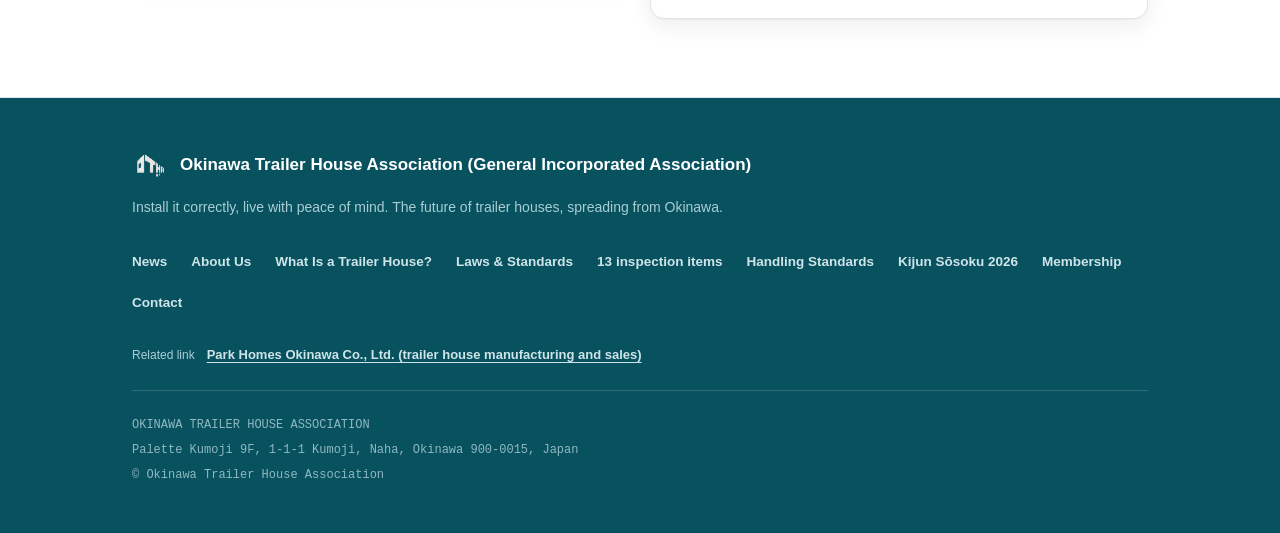
==== commit b35f80ca: "基準総則2026（全国版）に対応：該当箇所の更新・PDF掲載・新着欄の追加 ・日本建築行政会議「建築確認のための基準総則・集団規定の適用事例」2026年版を反映 ・新セクション #guideline2" ====
--- a/en/index.html
+++ b/en/index.html
@@ -58,6 +58,7 @@
       <span class="btxt"><b>Okinawa Trailer House Association</b><span>OKINAWA TRAILER HOUSE ASSOCIATION</span></span>
     </a>
     <ul>
+      <li><a href="#news">News</a></li>
       <li><a href="#about">About Us</a></li>
       <li><a href="#what">What Is a Trailer House?</a></li>
       <li><a href="#rules">Laws & Standards</a></li>
@@ -90,6 +91,25 @@
   </div>
 </header>
 
+<!-- ============ 新着・お知らせ ============ -->
+<section class="soft" id="news">
+  <div class="wrap">
+    <p class="kicker">News</p>
+    <h2>News & Updates</h2>
+    <ul class="news">
+      <li>
+        <time datetime="2026-10-28">2026.10.28</time>
+        <span class="tag-n">Standard Update</span>
+        <div class="nx">
+          <p><strong>We have reflected the “Kijun Sōsoku 2026” standards.</strong></p>
+          <p>Based on the 2026 edition of the Japan Conference of Building Administration’s “Application Examples of General Standards and Collective Regulations for Building Confirmation,” we have updated the treatment of trailer houses and similar vehicles.</p>
+          <p class="links"><a href="#guideline2026">See the key revisions</a> ／ <a href="/assets/docs/kijun-sousoku-2026-trailerhouse.pdf" target="_blank" rel="noopener">A4 version (PDF)</a> ／ <a href="/assets/docs/kijun-sousoku-2026-shinkyu-hikaku.pdf" target="_blank" rel="noopener">Old–new comparison table (PDF)</a></p>
+        </div>
+      </li>
+    </ul>
+  </div>
+</section>
+
 <!-- ============ 協会について ============ -->
 <section id="about">
   <div class="wrap">
@@ -119,7 +139,7 @@
     <p class="kicker">What is it</p>
     <h2>What Is a Trailer House?</h2>
     <p class="lead">
-      The Japan Conference of Building Administration defines it as <strong>“a structure that makes use of a vehicle”</strong>. Unlike an ordinary building, it presupposes that it can be moved at any time and at will.
+      The Japan Conference of Building Administration defines it as <strong>“structures utilizing vehicles (trailer houses, etc.)”</strong>. Unlike an ordinary building, it presupposes that it can be moved at any time and at will.
     </p>
     <p class="body">
       Installation and operation must also be handled in line with that characteristic. In recent years, lodging and glamping facilities using trailer houses have spread within the prefecture, drawing attention as a new form of the tourism industry. Demand for homes, offices, shops and other uses is also rising, with adoption that takes advantage of a flexibility conventional buildings do not have.
@@ -312,6 +332,47 @@
   </div>
 </section>
 
+<!-- ============ 基準総則2026（全国版） ============ -->
+<section id="guideline2026">
+  <div class="wrap-n">
+    <p class="kicker">National Standard 2026</p>
+    <h2>Kijun Sōsoku 2026 (National Edition)</h2>
+    <p class="lead">
+      In the 2026 edition of the Japan Conference of Building Administration’s “Application Examples of General Standards and Collective Regulations for Building Confirmation,” the treatment of trailer houses and similar vehicles was reorganized and expanded. Please review it together with Okinawa Prefecture’s handling standards. The following is an excerpt of the key points and is not the text of the law itself. For individual decisions and the latest practice, please check with the relevant administrative authority in advance.
+    </p>
+
+    <h3 class="sub">Main additions and changes in the 2026 edition</h3>
+    <ol class="points">
+      <li>“Kitchen cars” (mobile food trucks) were newly listed as covered vehicles, and buses, camping cars, and trailer houses, etc. were reorganized as “things premised on being moved.”</li>
+      <li>Among those used for indoor purposes, it was clarified that any that cannot be recognized as movable at any time and at will, or that are used while being continuously kept in place, are treated as buildings.</li>
+      <li>The definition of “detachable” connections for utility wiring and piping was clarified as “removable using tools commonly found in an ordinary household.”</li>
+      <li>Added to the examples of “things not recognized as movable”: those that cannot be installed or removed without a crane, that cannot be moved by a towing vehicle alone, or that are in an immovable state due to installation in a location where turning around is impossible.</li>
+      <li>Likewise, those with a fixed obstacle in their direction of travel were added as an example.</li>
+      <li>A new category of examples for “things recognized as movable at any time and at will” was established, with cases such as mobile sales that are set up periodically at intervals without becoming a continuous installation given as an applicable example.</li>
+      <li>Even in a state where it can be moved at any time and at will, if it is used while being continuously kept in place as a store or the like, it is considered to be fixed to the land and to fall under the definition of a building.</li>
+      <li>Even those used in disaster-stricken areas for disaster response are treated as buildings when, for example, fixation to the land is recognized in their ordinary use.</li>
+      <li>Those installed for events lasting about one week at most, which can be moved at any time and at will, may be treated as vehicles without problem.</li>
+      <li>A vehicle inspection certificate, temporary operation permit (temporary number plate), special-vehicle passage permit, and the like are things naturally required for a vehicle to lawfully travel on public roads; merely having obtained them does not allow a determination that the unit is “movable at any time and at will.”</li>
+    </ol>
+
+    <h3 class="sub">Document downloads</h3>
+    <div class="docs">
+      <a href="/assets/docs/kijun-sousoku-2026-trailerhouse.pdf" target="_blank" rel="noopener">
+        <span class="ic">PDF</span>
+        <span class="dx"><b>Kijun Sōsoku 2026 — Trailer Houses (A4 version)</b><span>1-1 Definitions of terms / Structures utilizing vehicles (trailer houses, etc.)</span></span>
+      </a>
+      <a href="/assets/docs/kijun-sousoku-2026-shinkyu-hikaku.pdf" target="_blank" rel="noopener">
+        <span class="ic">PDF</span>
+        <span class="dx"><b>Kijun Sōsoku 2026 — Old–new comparison table</b><span>A comparison of additions and changes from the 2022 edition</span></span>
+      </a>
+    </div>
+
+    <div class="warn">
+      <p>The posted documents are excerpts and summaries of the Japan Conference of Building Administration’s application examples and do not substitute for the text of the law itself or for administrative permits and approvals. Satisfying all of them does not guarantee that a unit will not fall under the definition of a building.</p>
+    </div>
+  </div>
+</section>
+
 <!-- ============ 入会案内 ============ -->
 <section class="soft" id="join">
   <div class="wrap">
@@ -398,11 +459,13 @@
     </div>
     <p class="ftag">Install it correctly, live with peace of mind. The future of trailer houses, spreading from Okinawa.</p>
     <ul>
+      <li><a href="#news">News</a></li>
       <li><a href="#about">About Us</a></li>
       <li><a href="#what">What Is a Trailer House?</a></li>
       <li><a href="#rules">Laws & Standards</a></li>
       <li><a href="#checklist">13 inspection items</a></li>
       <li><a href="#law">Handling Standards</a></li>
+      <li><a href="#guideline2026">Kijun Sōsoku 2026</a></li>
       <li><a href="#join">Membership</a></li>
       <li><a href="#contact">Contact</a></li>
     </ul>
--- a/assets/site.css
+++ b/assets/site.css
@@ -248,3 +248,41 @@
 a:focus-visible,summary:focus-visible{outline:3px solid var(--sea-lite);outline-offset:4px}
 @media(max-width:680px){.nav{position:static}.navcta{white-space:normal}.brand .btxt span{font-size:9px}.steps{grid-template-columns:1fr}}
 @media(prefers-reduced-motion:reduce){html{scroll-behavior:auto}.btn{transition:none}}
+
+/* ---------- 新着・お知らせ ---------- */
+.news{list-style:none;margin:0;padding:0}
+.news li{display:flex;flex-wrap:wrap;gap:6px 16px;align-items:baseline;background:#fff;
+  border:1px solid var(--line);border-radius:12px;padding:20px 24px;box-shadow:var(--shadow);margin-bottom:14px}
+.news li:last-child{margin-bottom:0}
+.news time{font-family:var(--mono);font-size:13px;color:var(--ink-dim);font-weight:700;flex:none}
+.news .tag-n{flex:none;font-family:var(--mono);font-size:10.5px;letter-spacing:.1em;color:var(--sea);
+  background:var(--sea-wash);border-radius:5px;padding:3px 9px;font-weight:700}
+.news .nx{flex:1 1 320px;min-width:0}
+.news .nx p{margin:0;font-size:15px;color:var(--ink-soft);line-height:1.85}
+.news .nx p+p{margin-top:7px}
+.news .nx p strong{color:var(--ink);font-weight:800}
+.news .nx .links{margin-top:10px;font-size:14px;font-weight:700}
+.news .nx .links a{overflow-wrap:anywhere}
+
+/* ---------- 2026年版 要点リスト ---------- */
+.points{margin:0 0 30px;padding:0;list-style:none;counter-reset:p}
+.points li{counter-increment:p;position:relative;padding:15px 20px 15px 54px;background:#fff;
+  border:1px solid var(--line);border-radius:10px;margin-bottom:10px;font-size:14.5px;
+  color:var(--ink-soft);line-height:1.9;box-shadow:var(--shadow)}
+.points li:last-child{margin-bottom:0}
+.points li::before{content:counter(p);position:absolute;left:16px;top:15px;width:26px;height:26px;
+  border-radius:7px;background:var(--sea);color:#fff;display:flex;align-items:center;justify-content:center;
+  font-family:var(--mono);font-size:12.5px;font-weight:700}
+.points li strong{color:var(--ink);font-weight:800}
+
+/* ---------- 資料ダウンロード ---------- */
+.docs{display:grid;grid-template-columns:1fr 1fr;gap:14px;margin:0 0 26px}
+.docs a{display:flex;gap:14px;align-items:center;background:#fff;border:1px solid var(--line);
+  border-radius:12px;padding:18px 20px;box-shadow:var(--shadow);color:var(--ink)}
+.docs a:hover{border-color:var(--sea-lite);transform:translateY(-1px);transition:.18s}
+.docs .ic{flex:none;width:42px;height:42px;border-radius:9px;background:var(--sea-wash);color:var(--sea);
+  display:flex;align-items:center;justify-content:center;font-family:var(--mono);font-size:11px;font-weight:700}
+.docs .dx{min-width:0}
+.docs .dx b{display:block;font-size:15px;font-weight:800;line-height:1.55;overflow-wrap:anywhere}
+.docs .dx span{display:block;font-size:12.5px;color:var(--ink-dim);font-weight:400;margin-top:3px;line-height:1.7}
+@media(max-width:680px){.docs{grid-template-columns:1fr}}
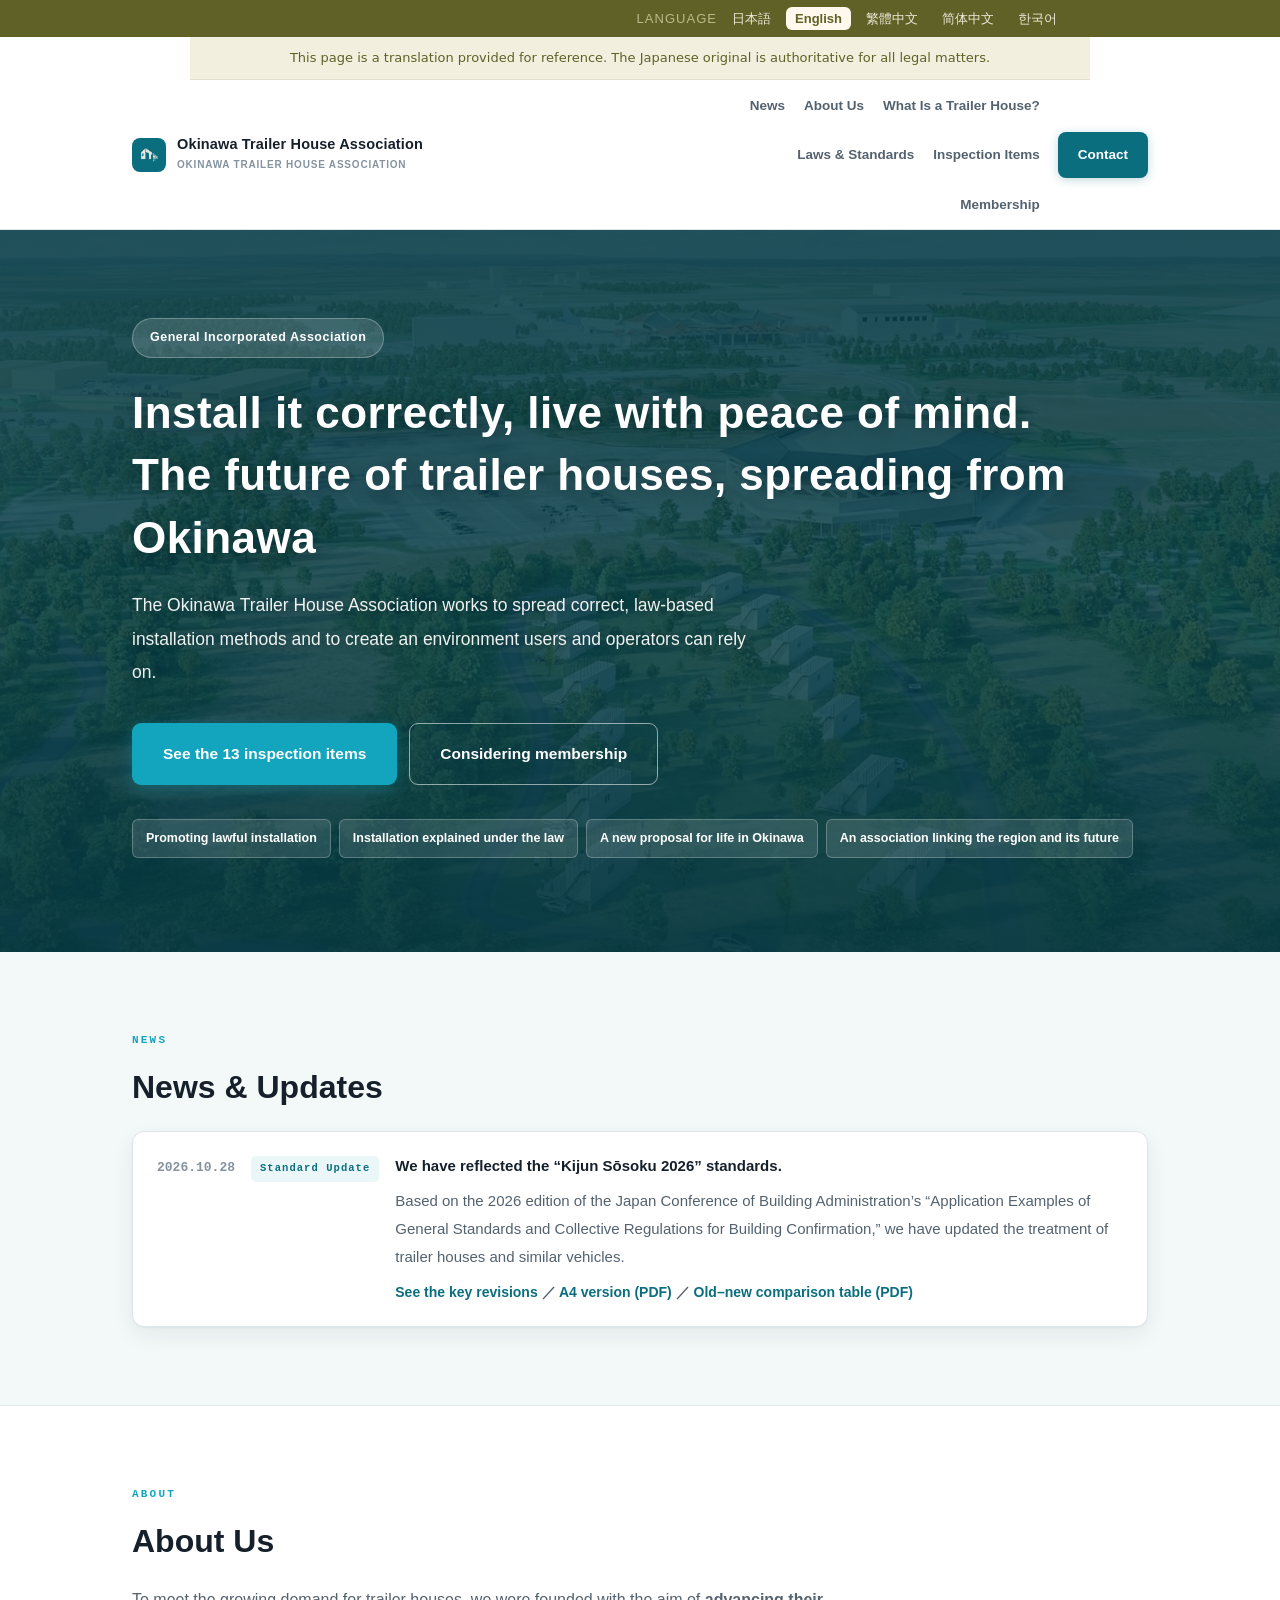
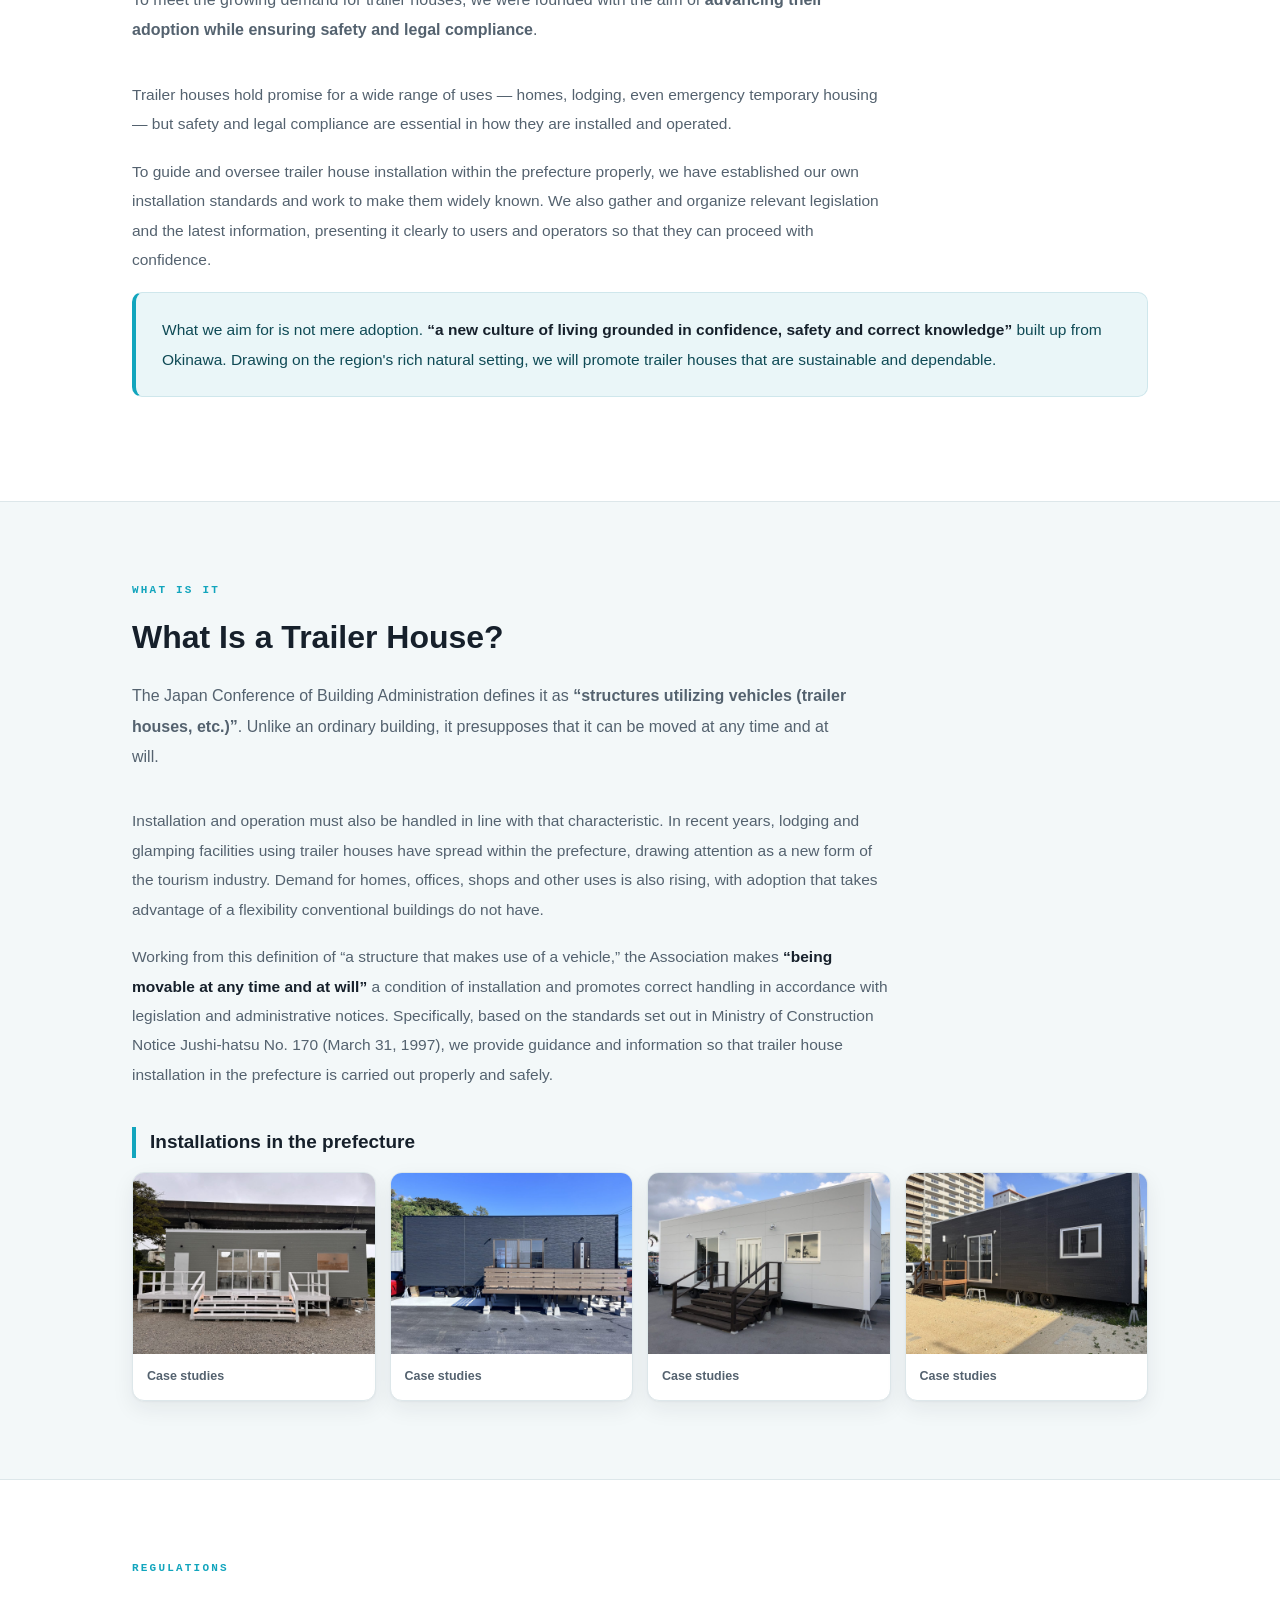
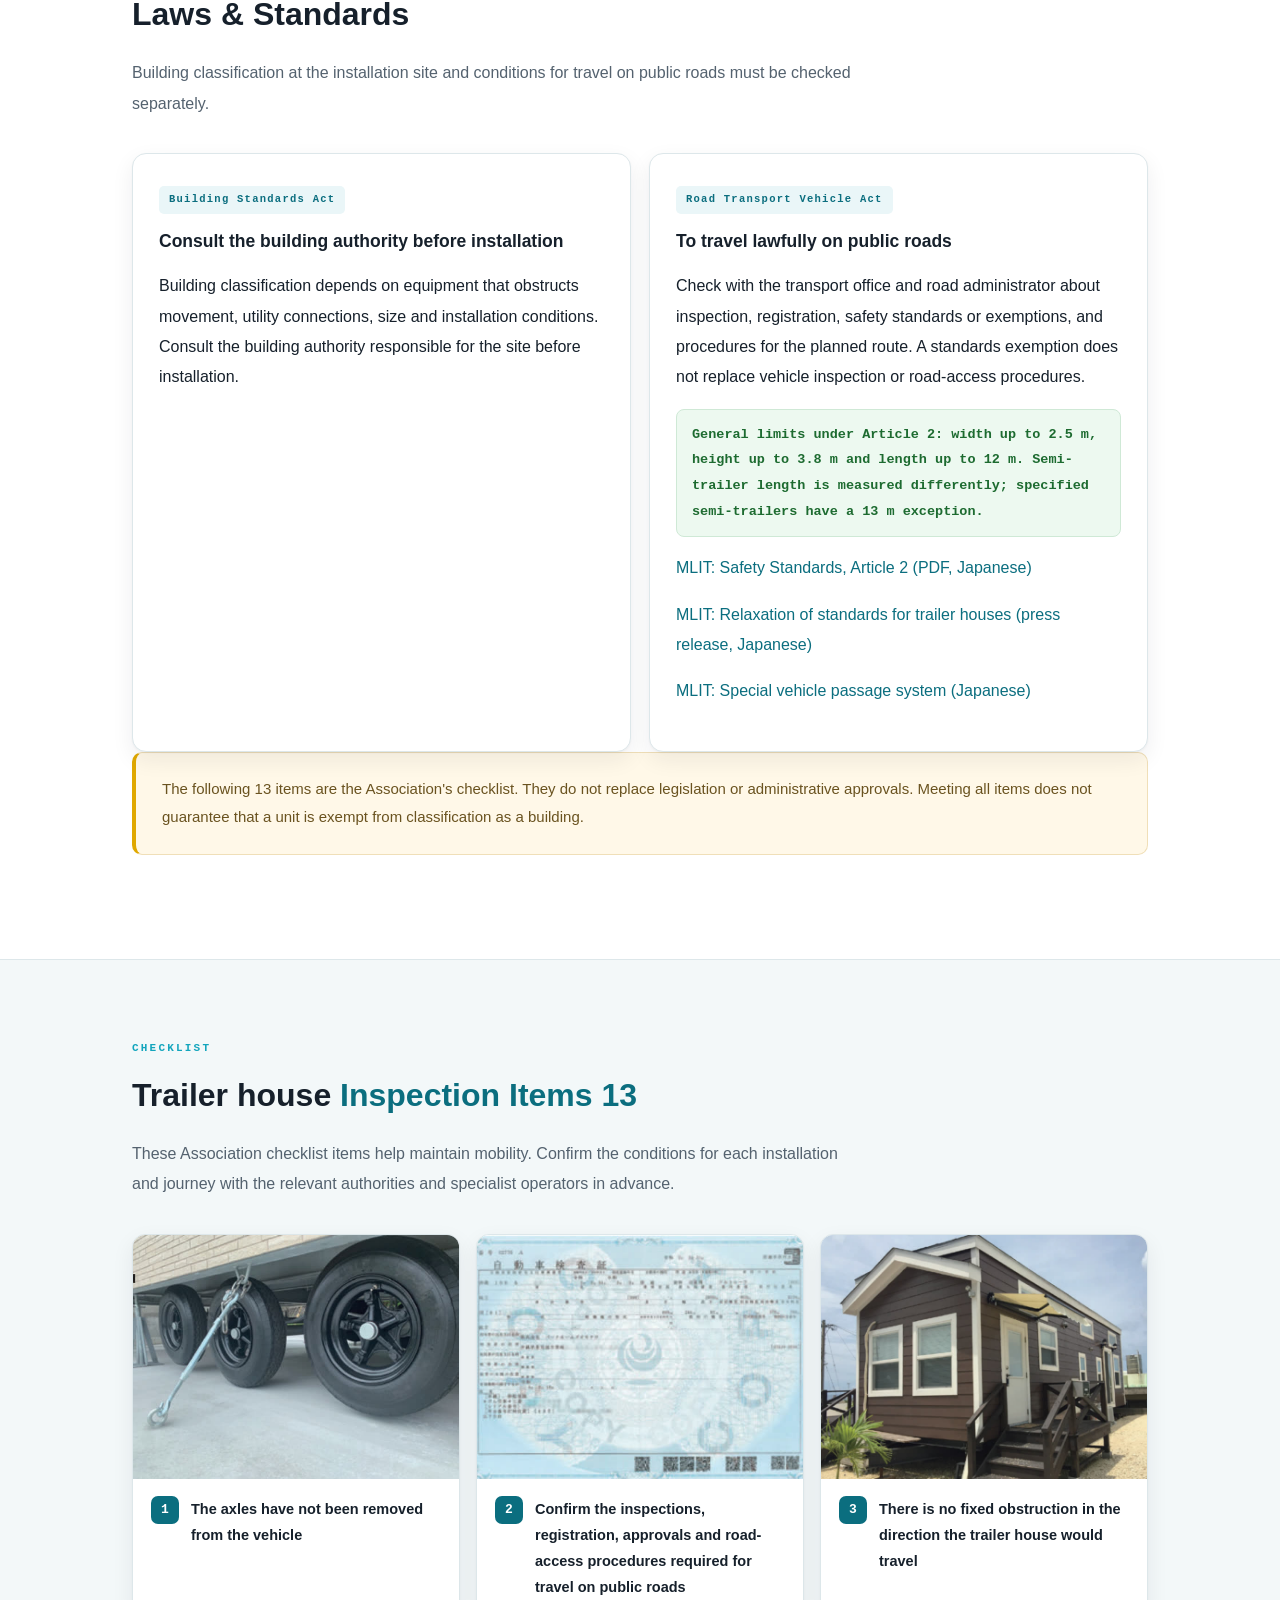
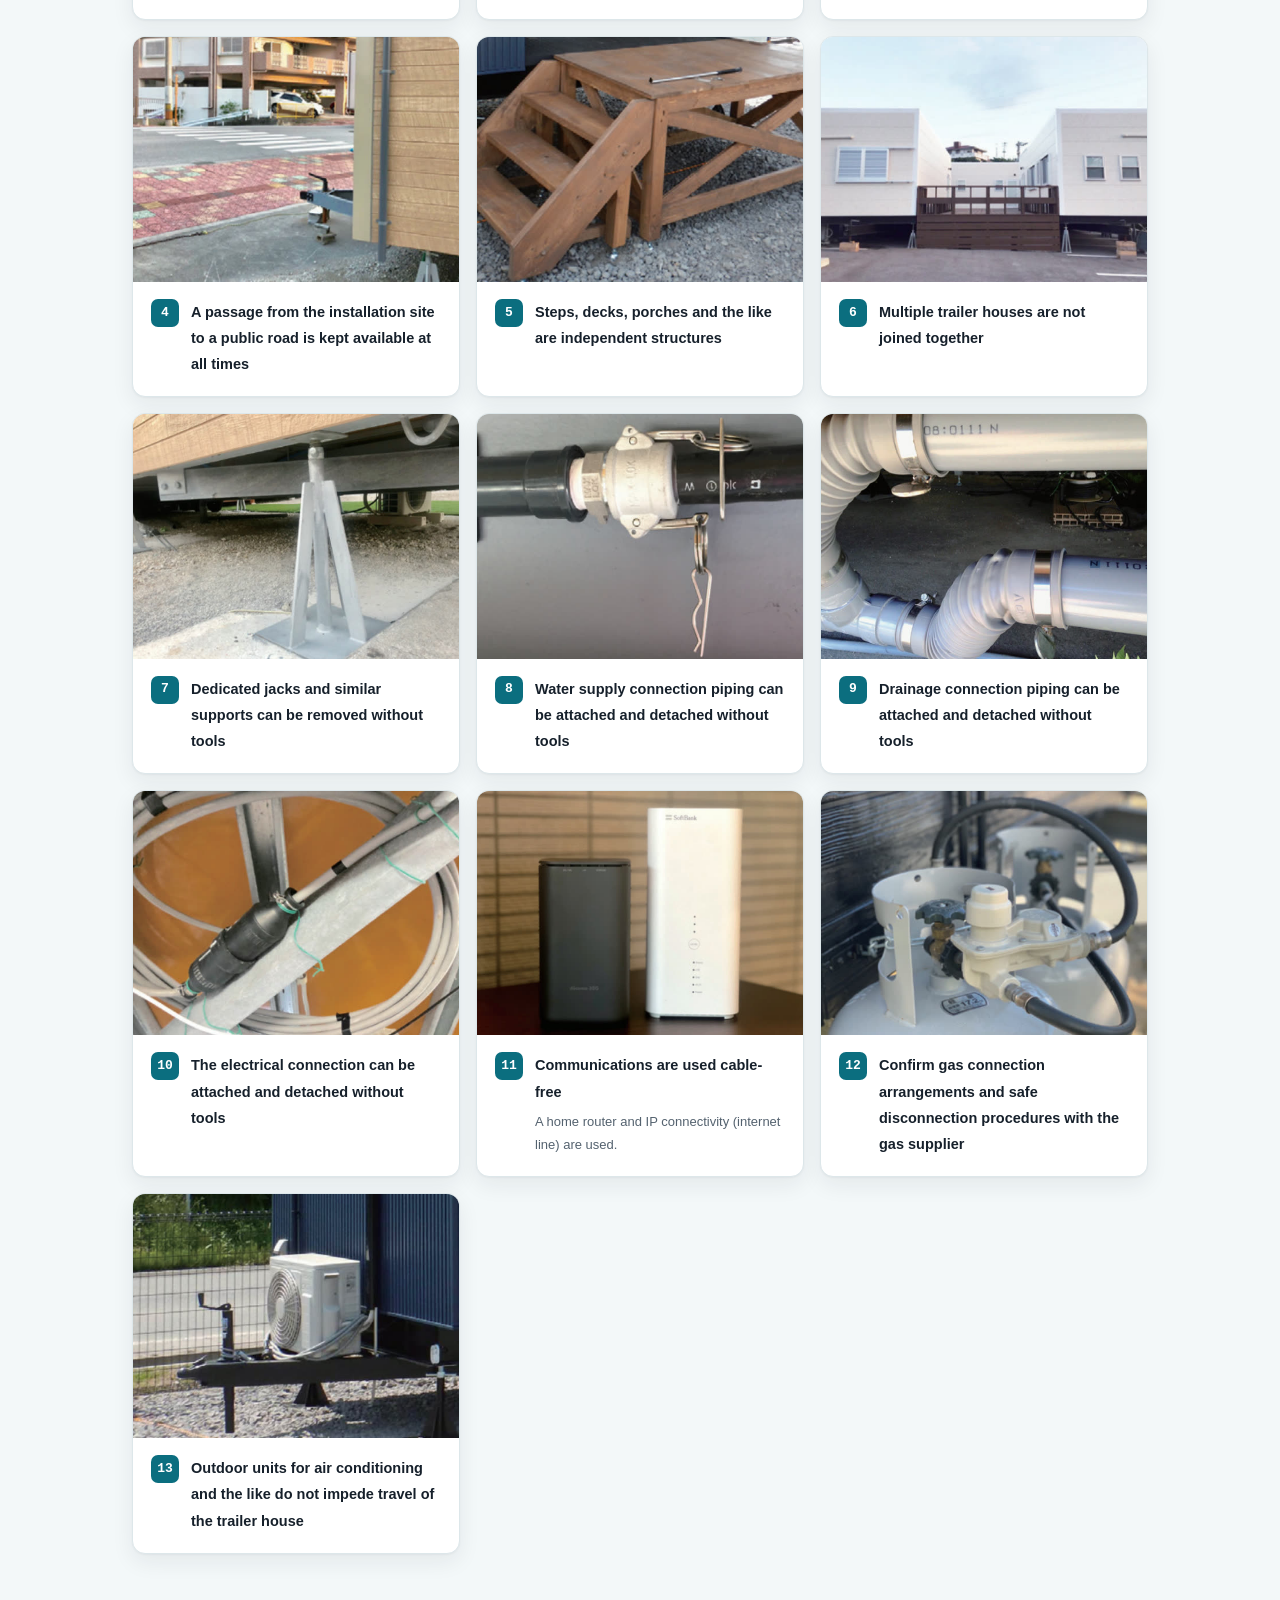
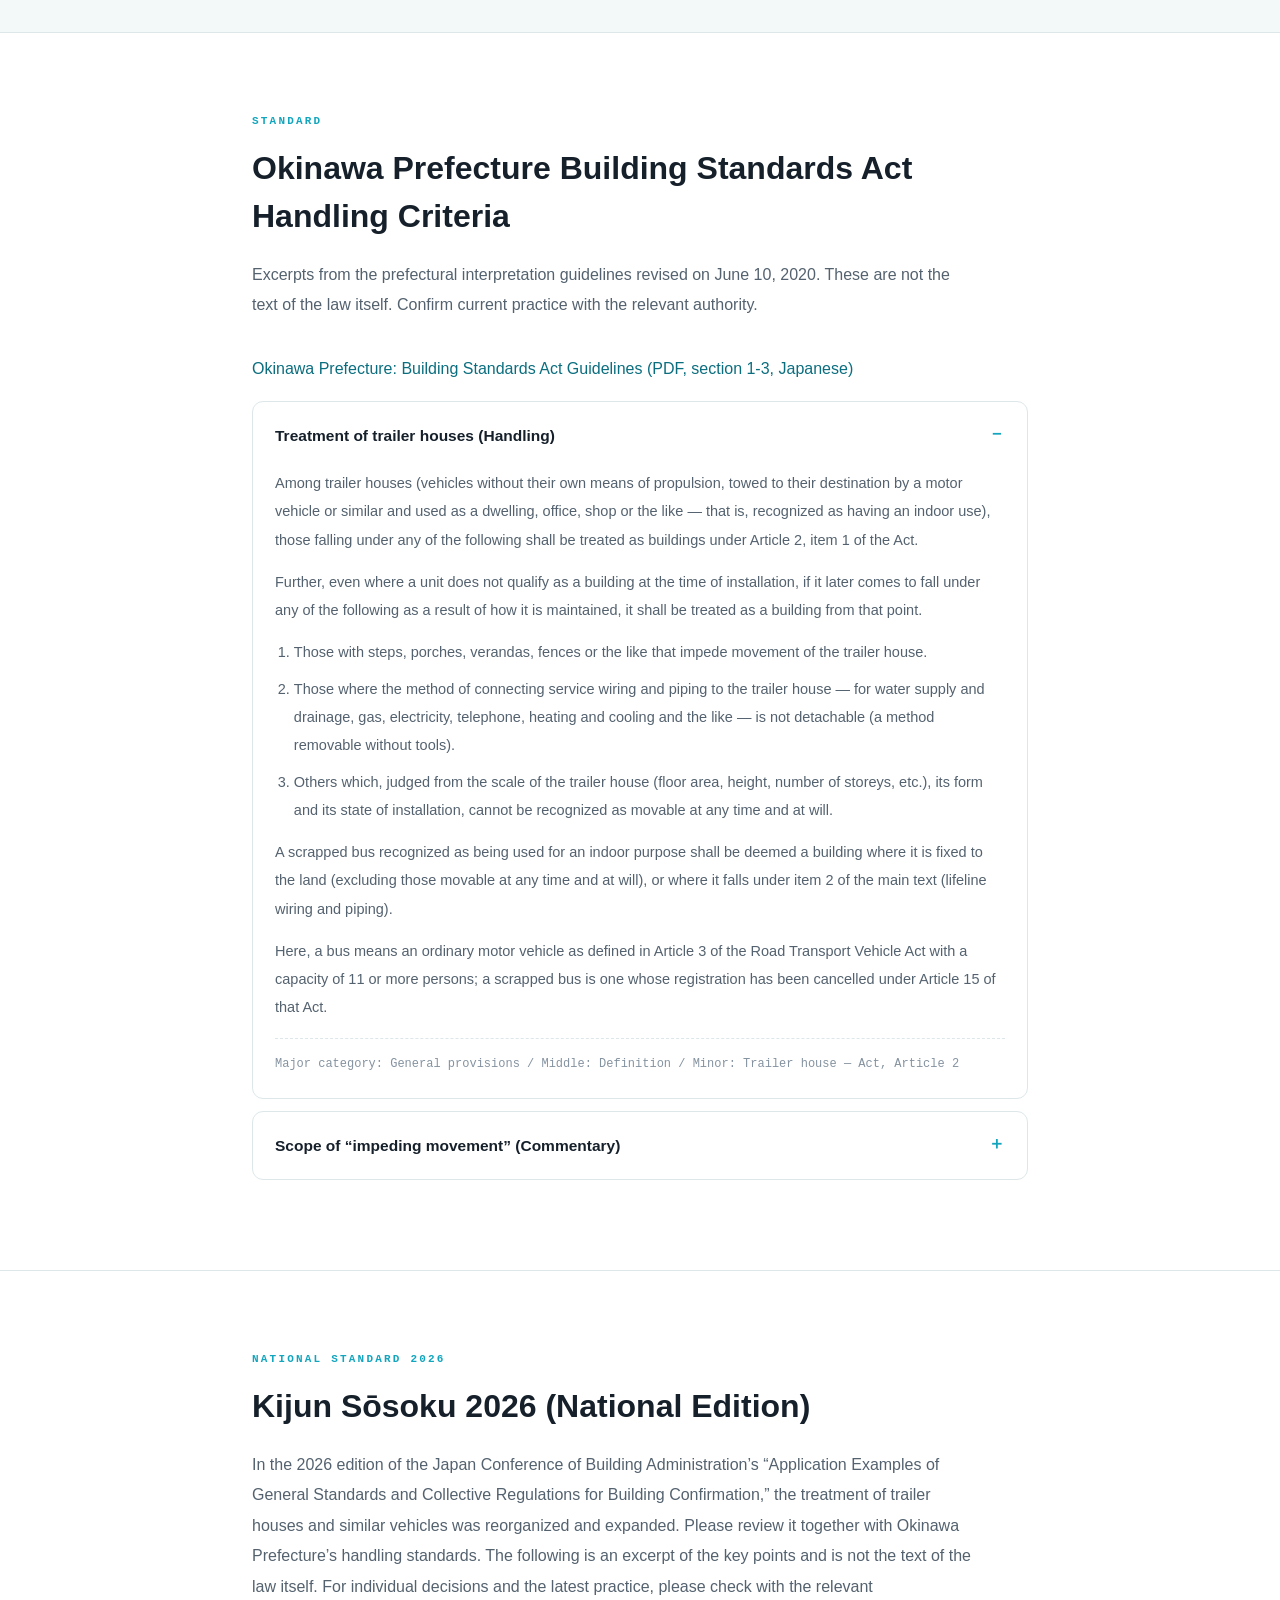
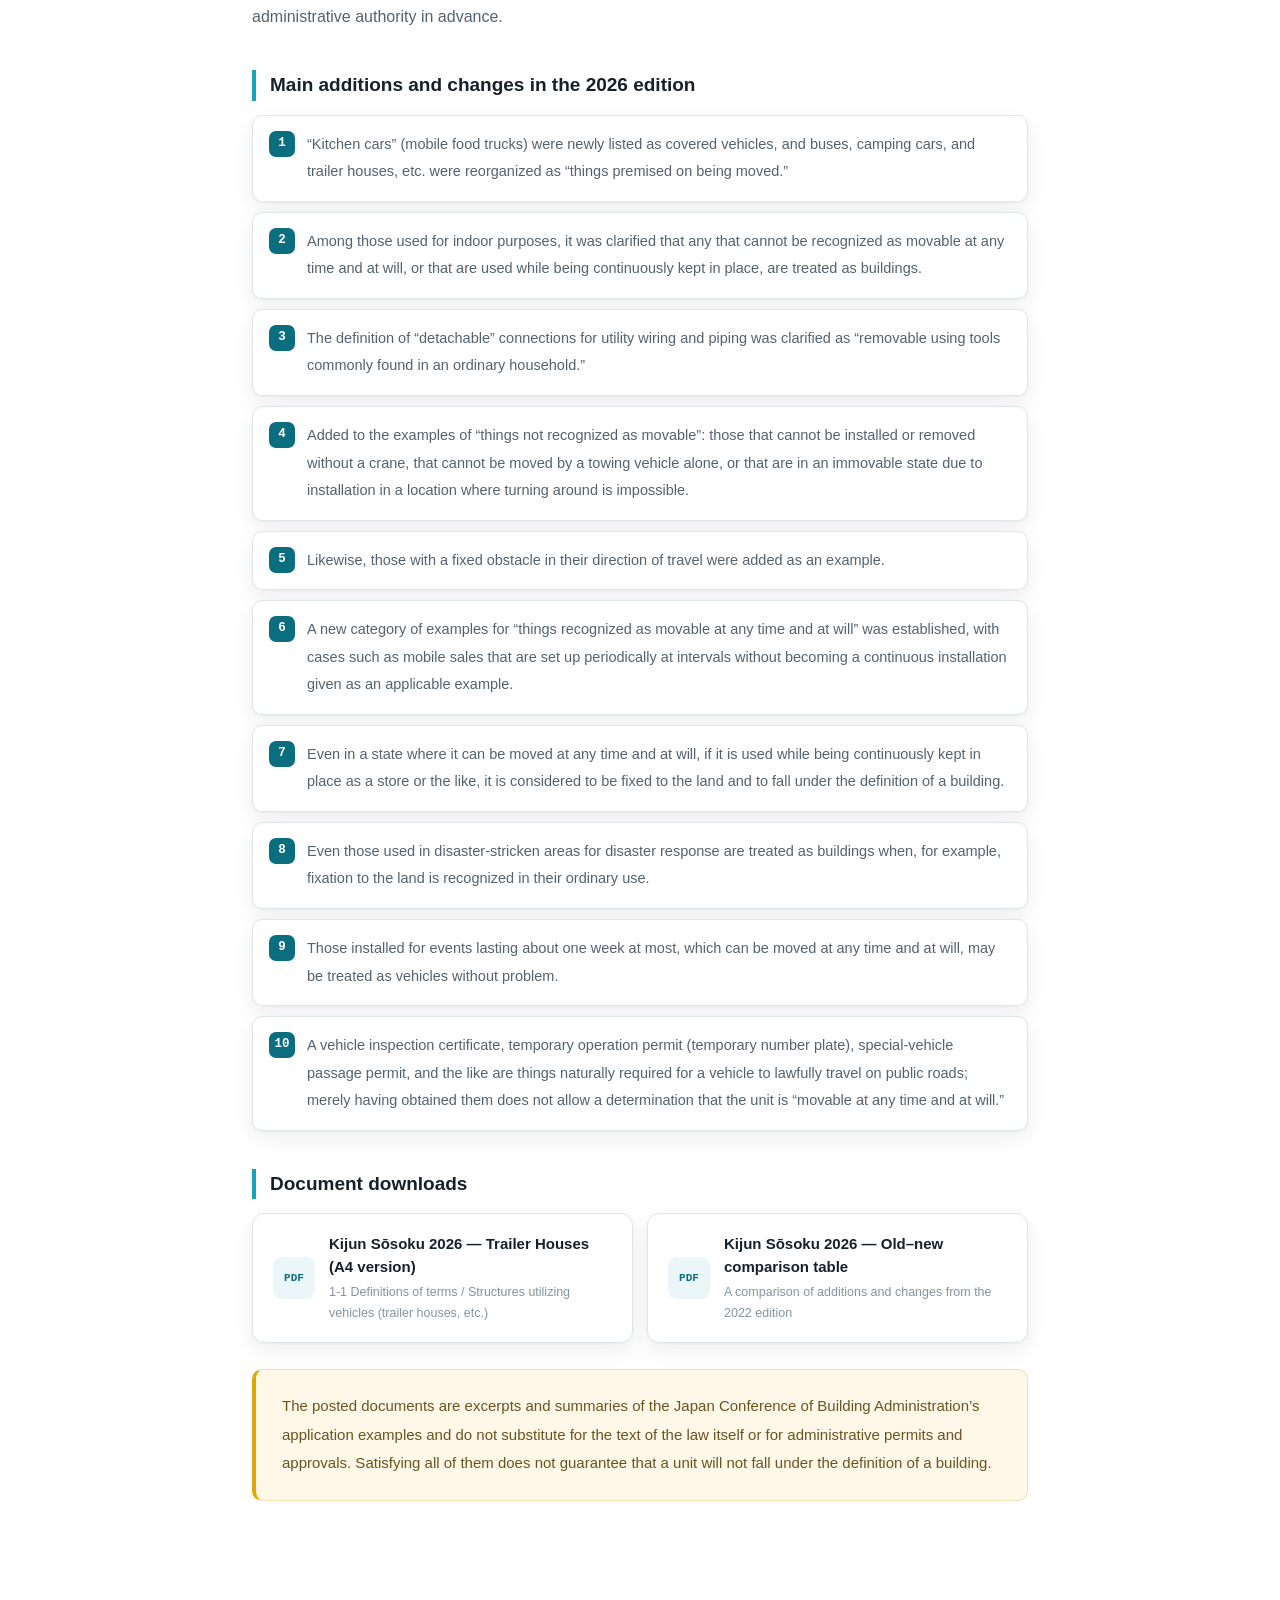
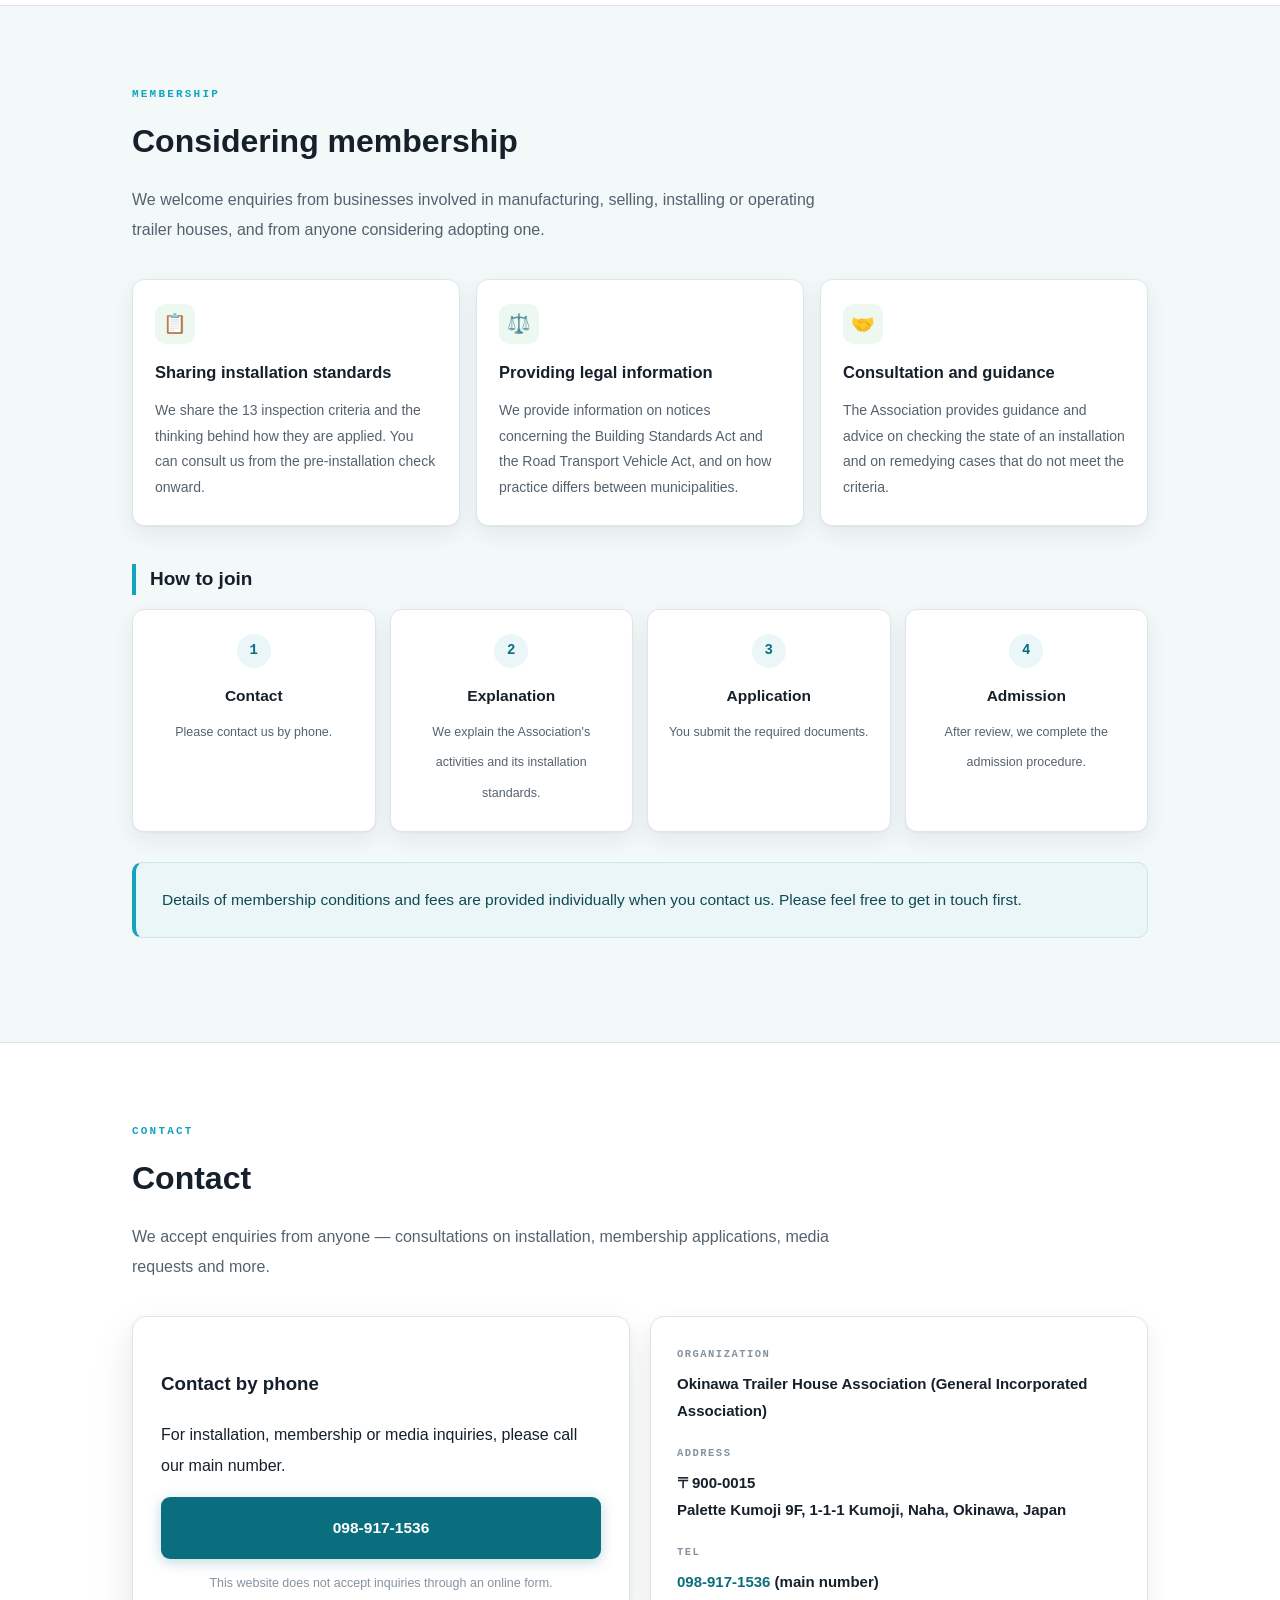
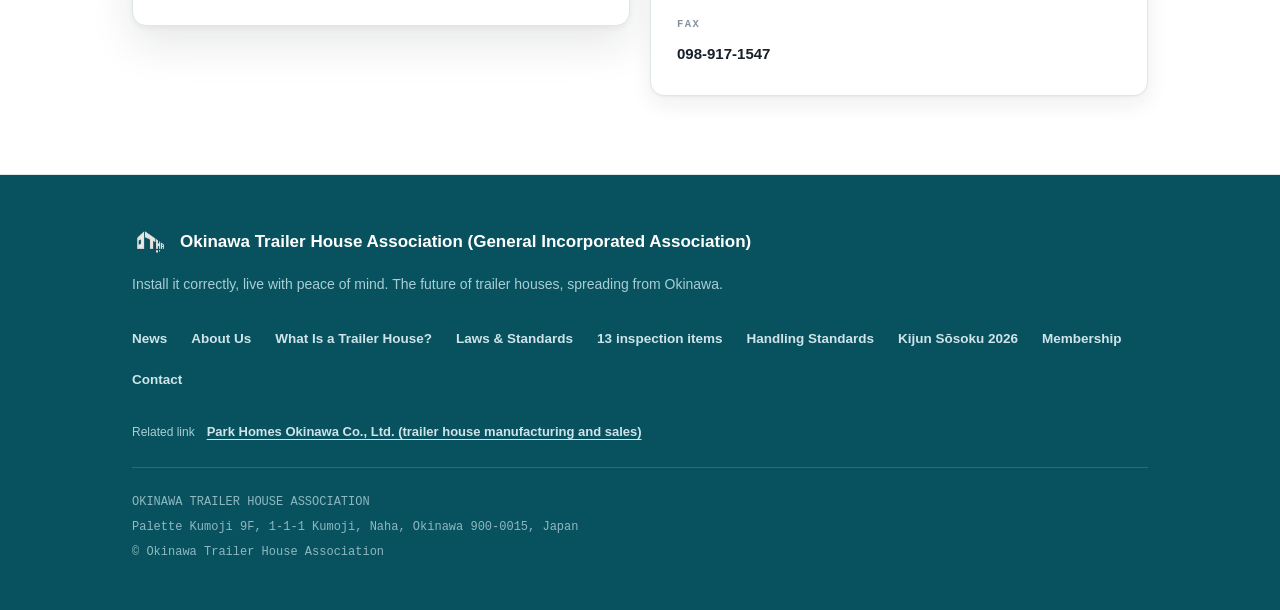
==== commit 66988e5e: "法令リンクを修正：道路運送車両法カードの国交省リンクを更新 ・「基準緩和認定要領」を、トレーラーハウスに直結する一次情報へ差し替え   国土交通省 報道発表「トレーラ・ハウスを一時的に運行できるように" ====
--- a/en/index.html
+++ b/en/index.html
@@ -176,8 +176,9 @@
         <h4>To travel lawfully on public roads</h4>
         <p>Check with the transport office and road administrator about inspection, registration, safety standards or exemptions, and procedures for the planned route. A standards exemption does not replace vehicle inspection or road-access procedures.</p>
         <p class="spec">General limits under Article 2: width up to 2.5 m, height up to 3.8 m and length up to 12 m. Semi-trailer length is measured differently; specified semi-trailers have a 13 m exception.</p>
-        <p><a href="https://www.mlit.go.jp/jidosha/content/H002.pdf">MLIT: Safety Standards, Article 2 (PDF, Japanese)</a></p>
-        <p><a href="https://www.mlit.go.jp/jidosha/jidosha_tk7_000022.html">MLIT: Standards Exemption Guidelines (Japanese)</a></p>
+        <p><a href="https://www.mlit.go.jp/jidosha/content/H002.pdf" target="_blank" rel="noopener">MLIT: Safety Standards, Article 2 (PDF, Japanese)</a></p>
+        <p><a href="https://www.mlit.go.jp/report/press/jidosha07_hh_000118.html" target="_blank" rel="noopener">MLIT: Relaxation of standards for trailer houses (press release, Japanese)</a></p>
+        <p><a href="https://www.mlit.go.jp/road/tokusya/" target="_blank" rel="noopener">MLIT: Special vehicle passage system (Japanese)</a></p>
       </div>
     </div>
     <div class="warn">
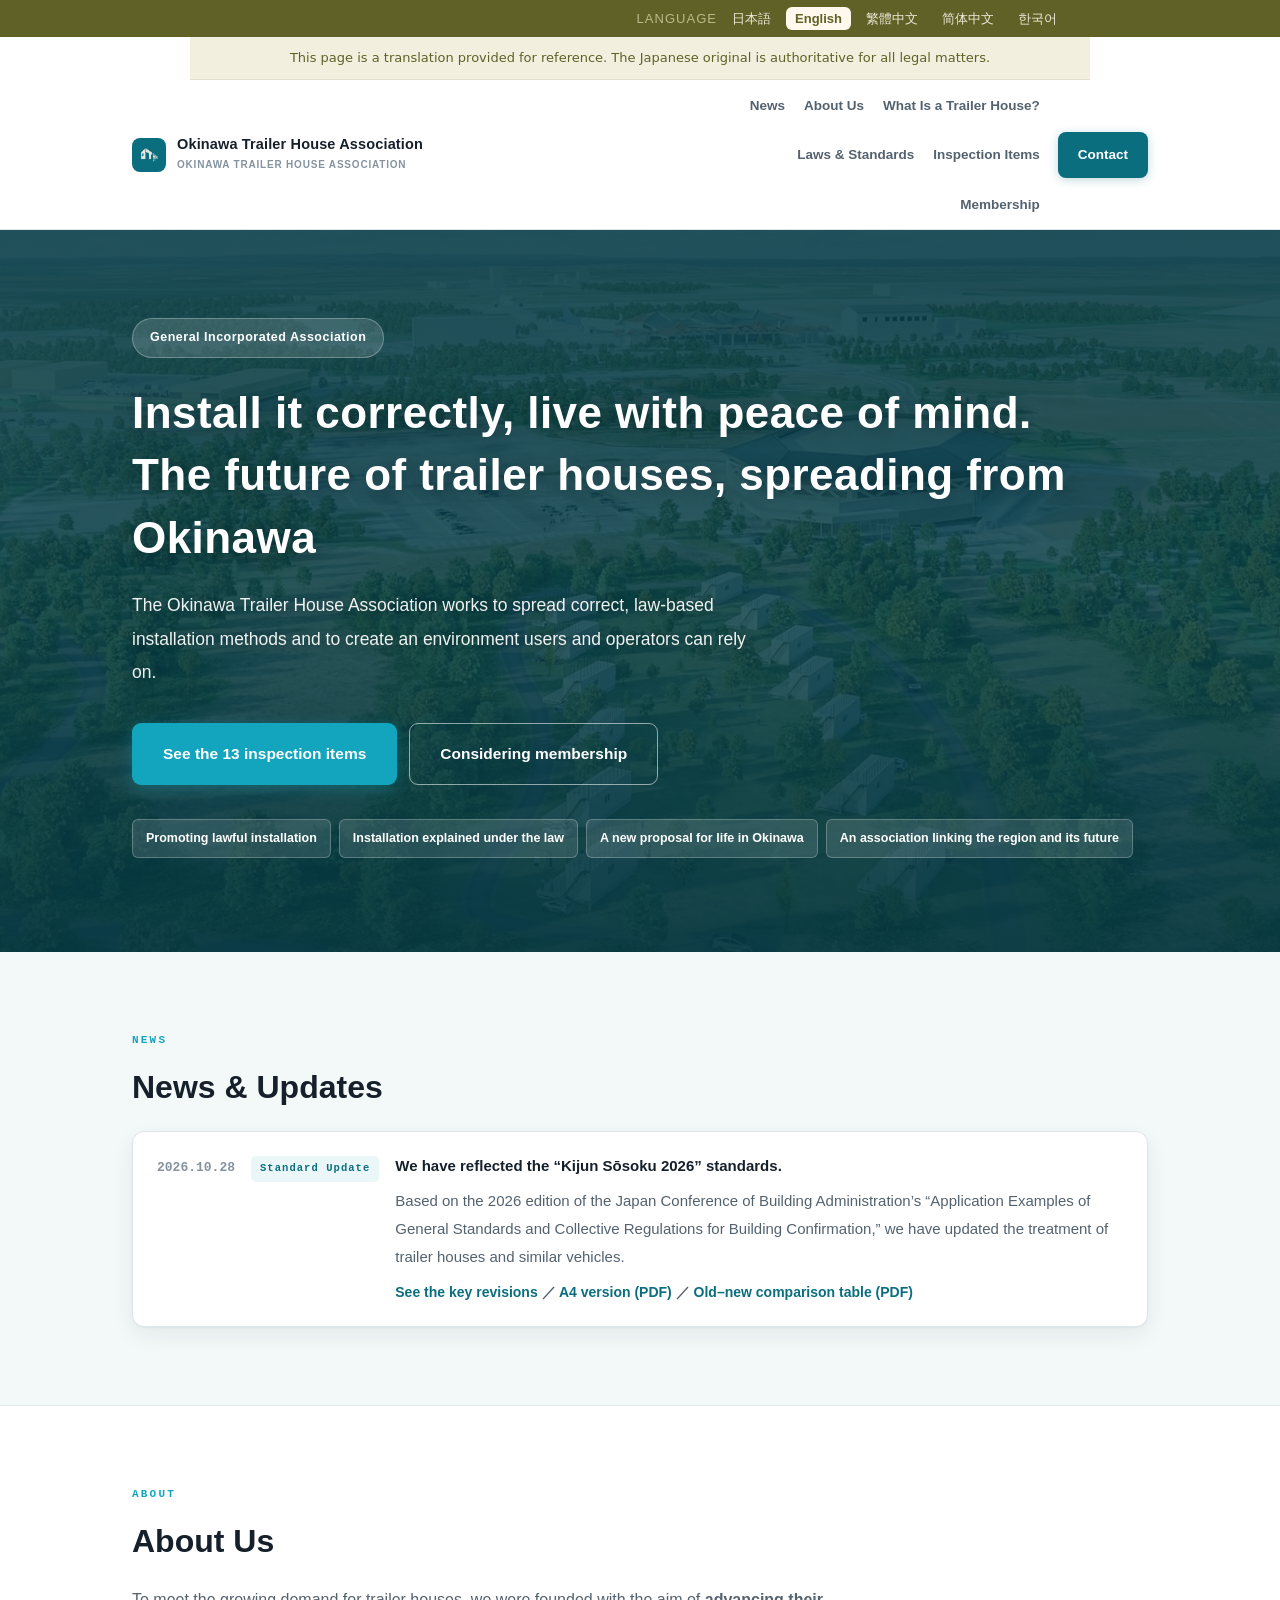
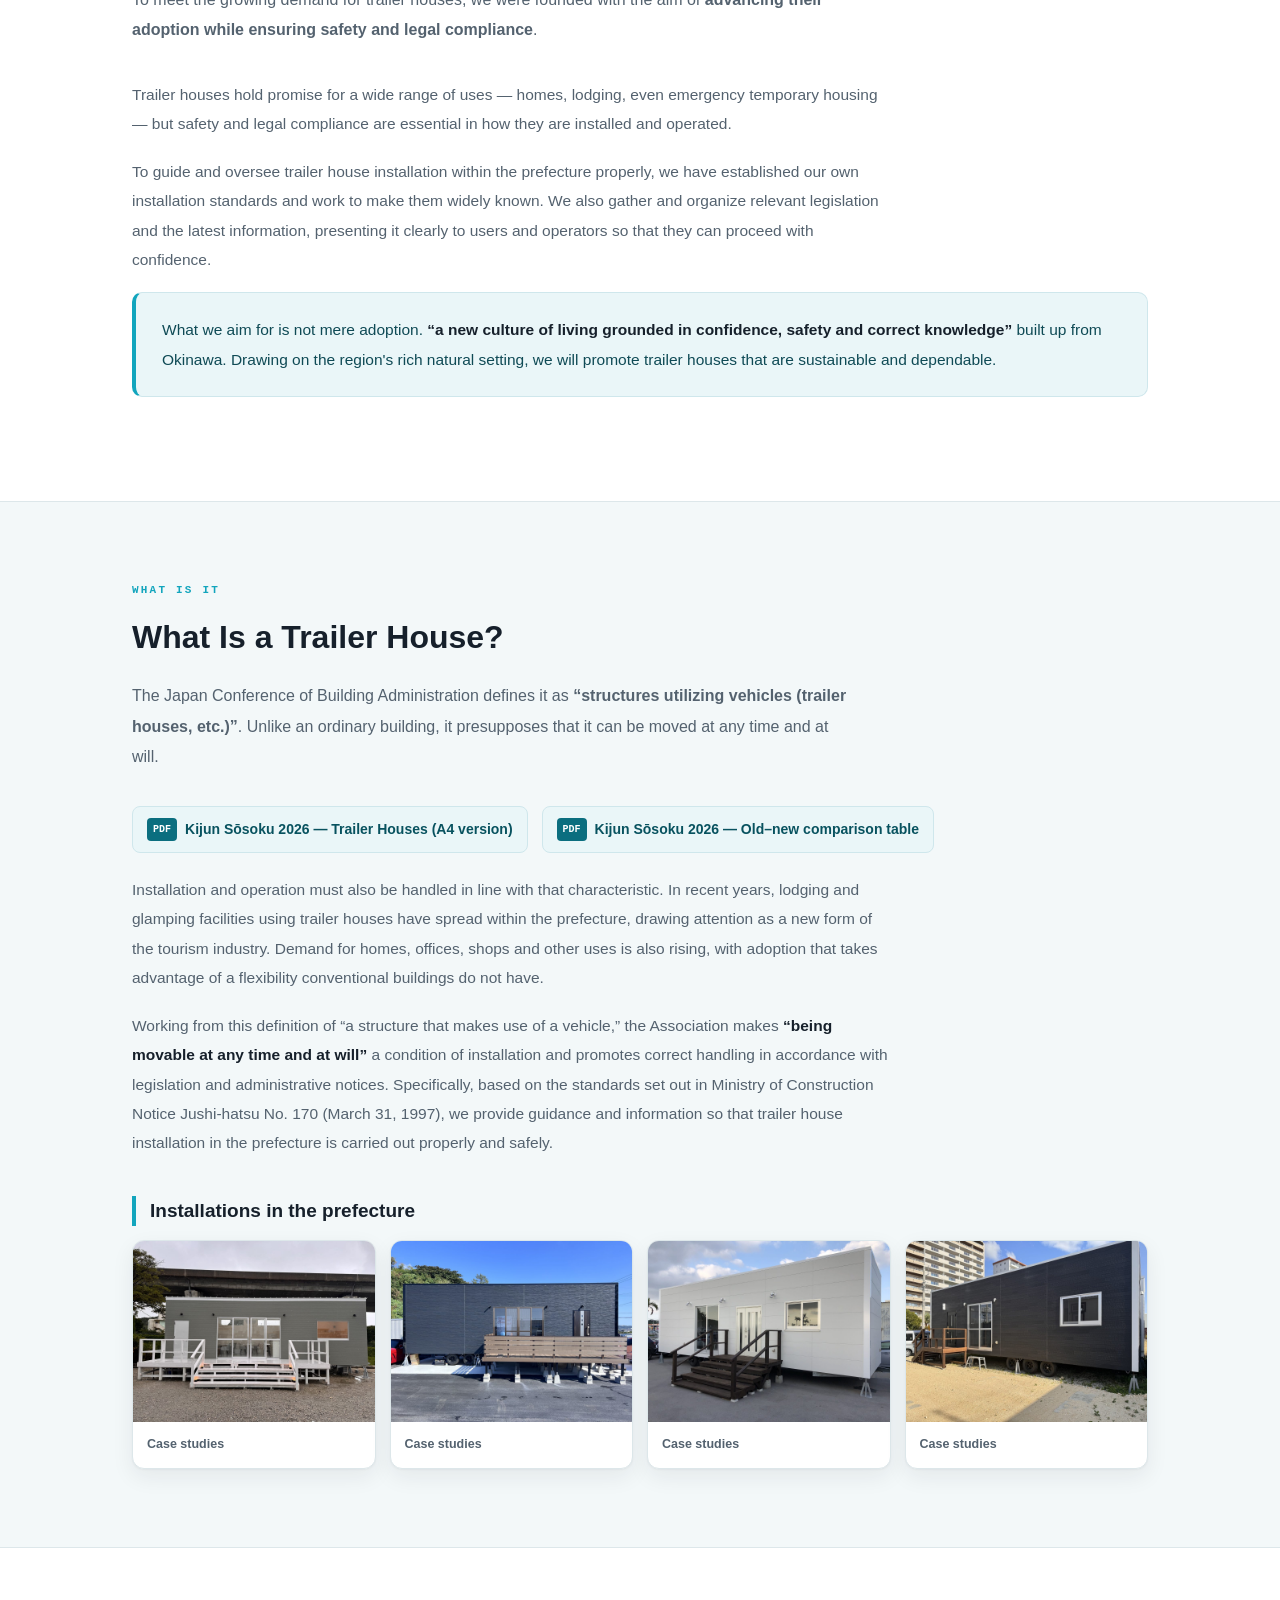
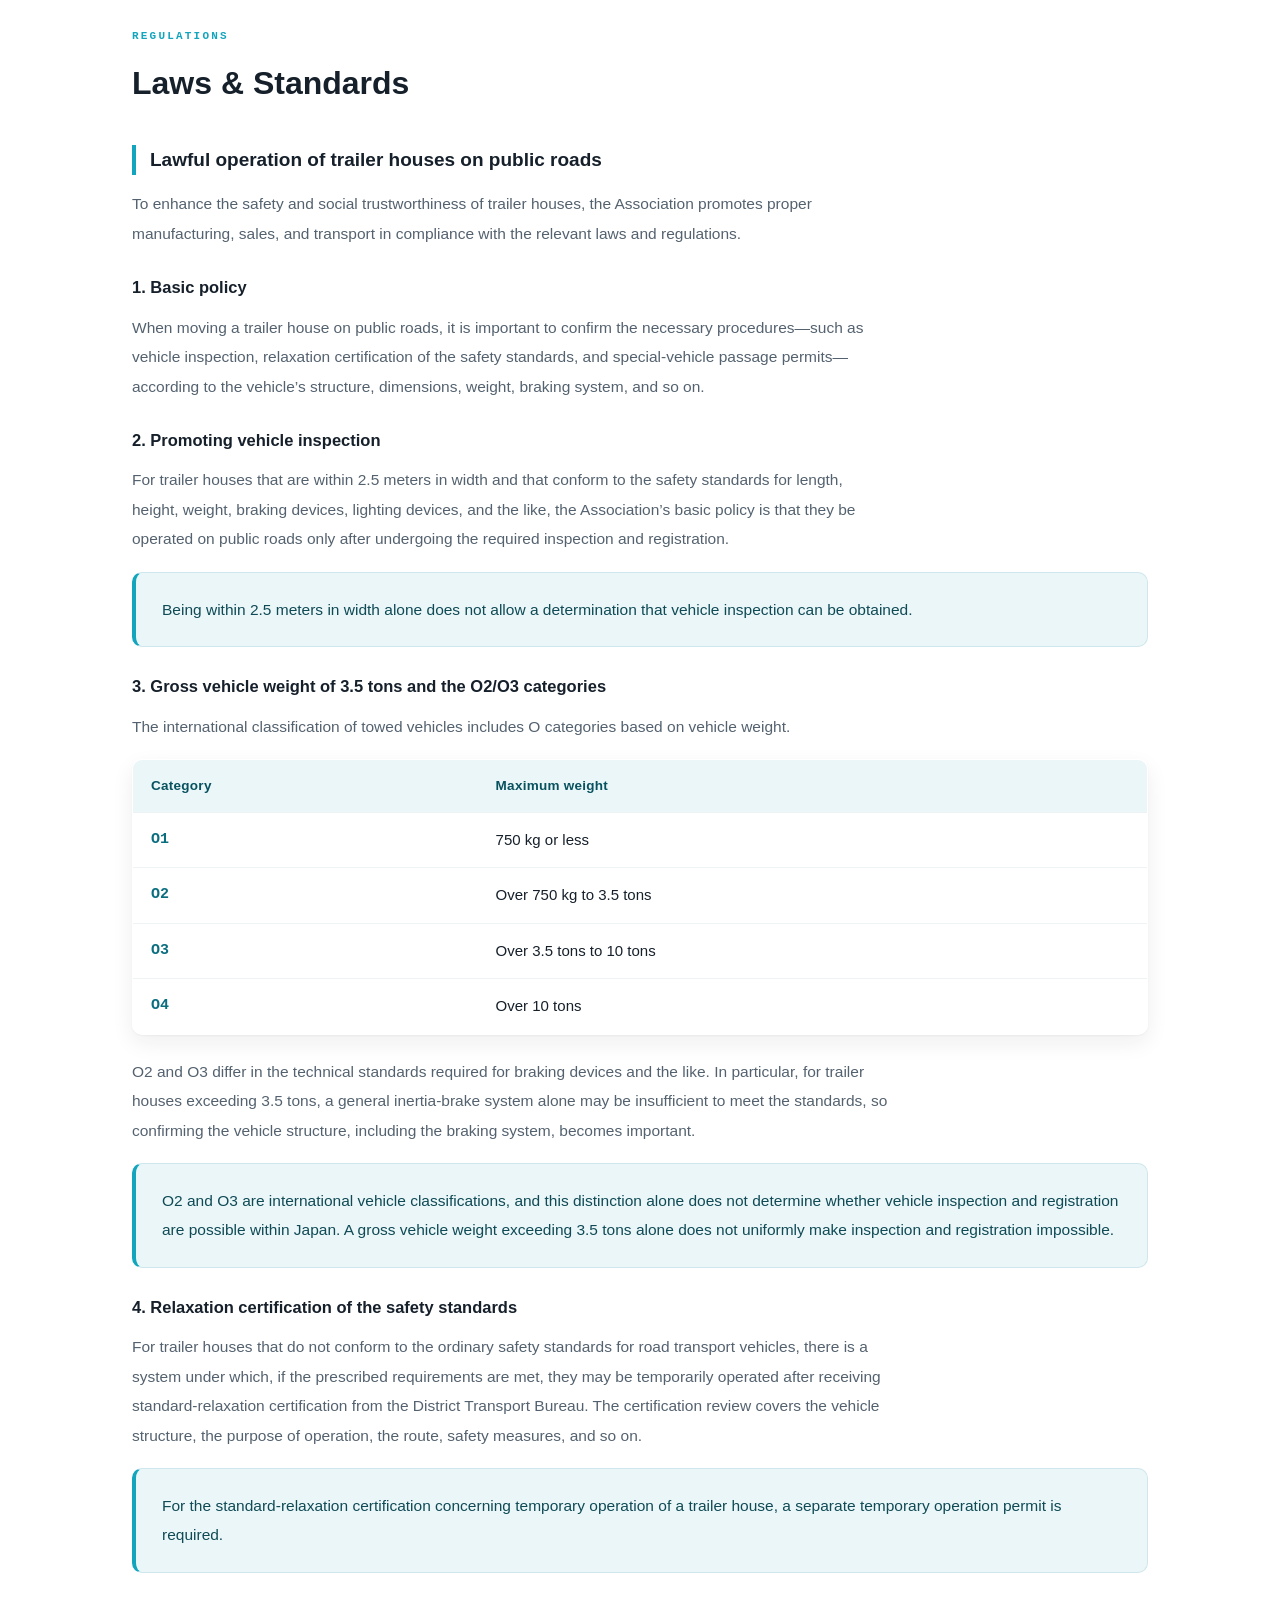
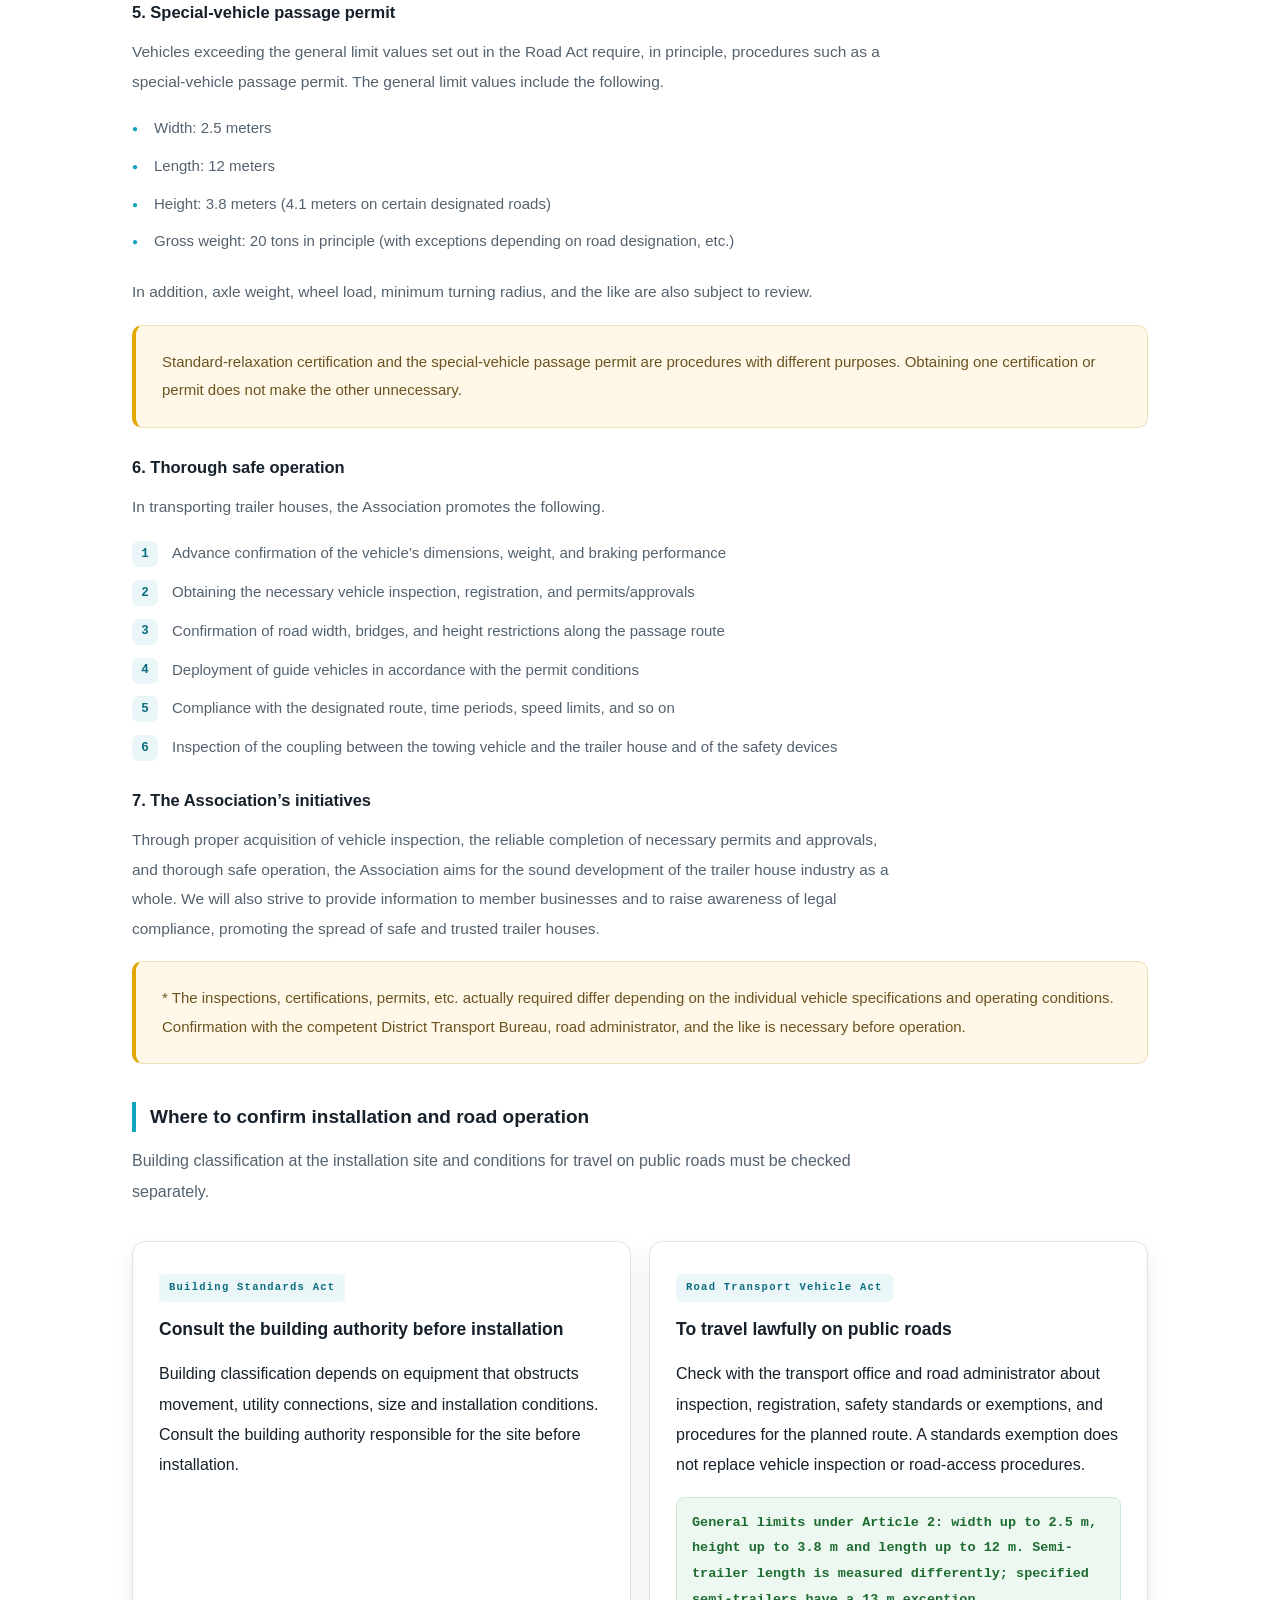
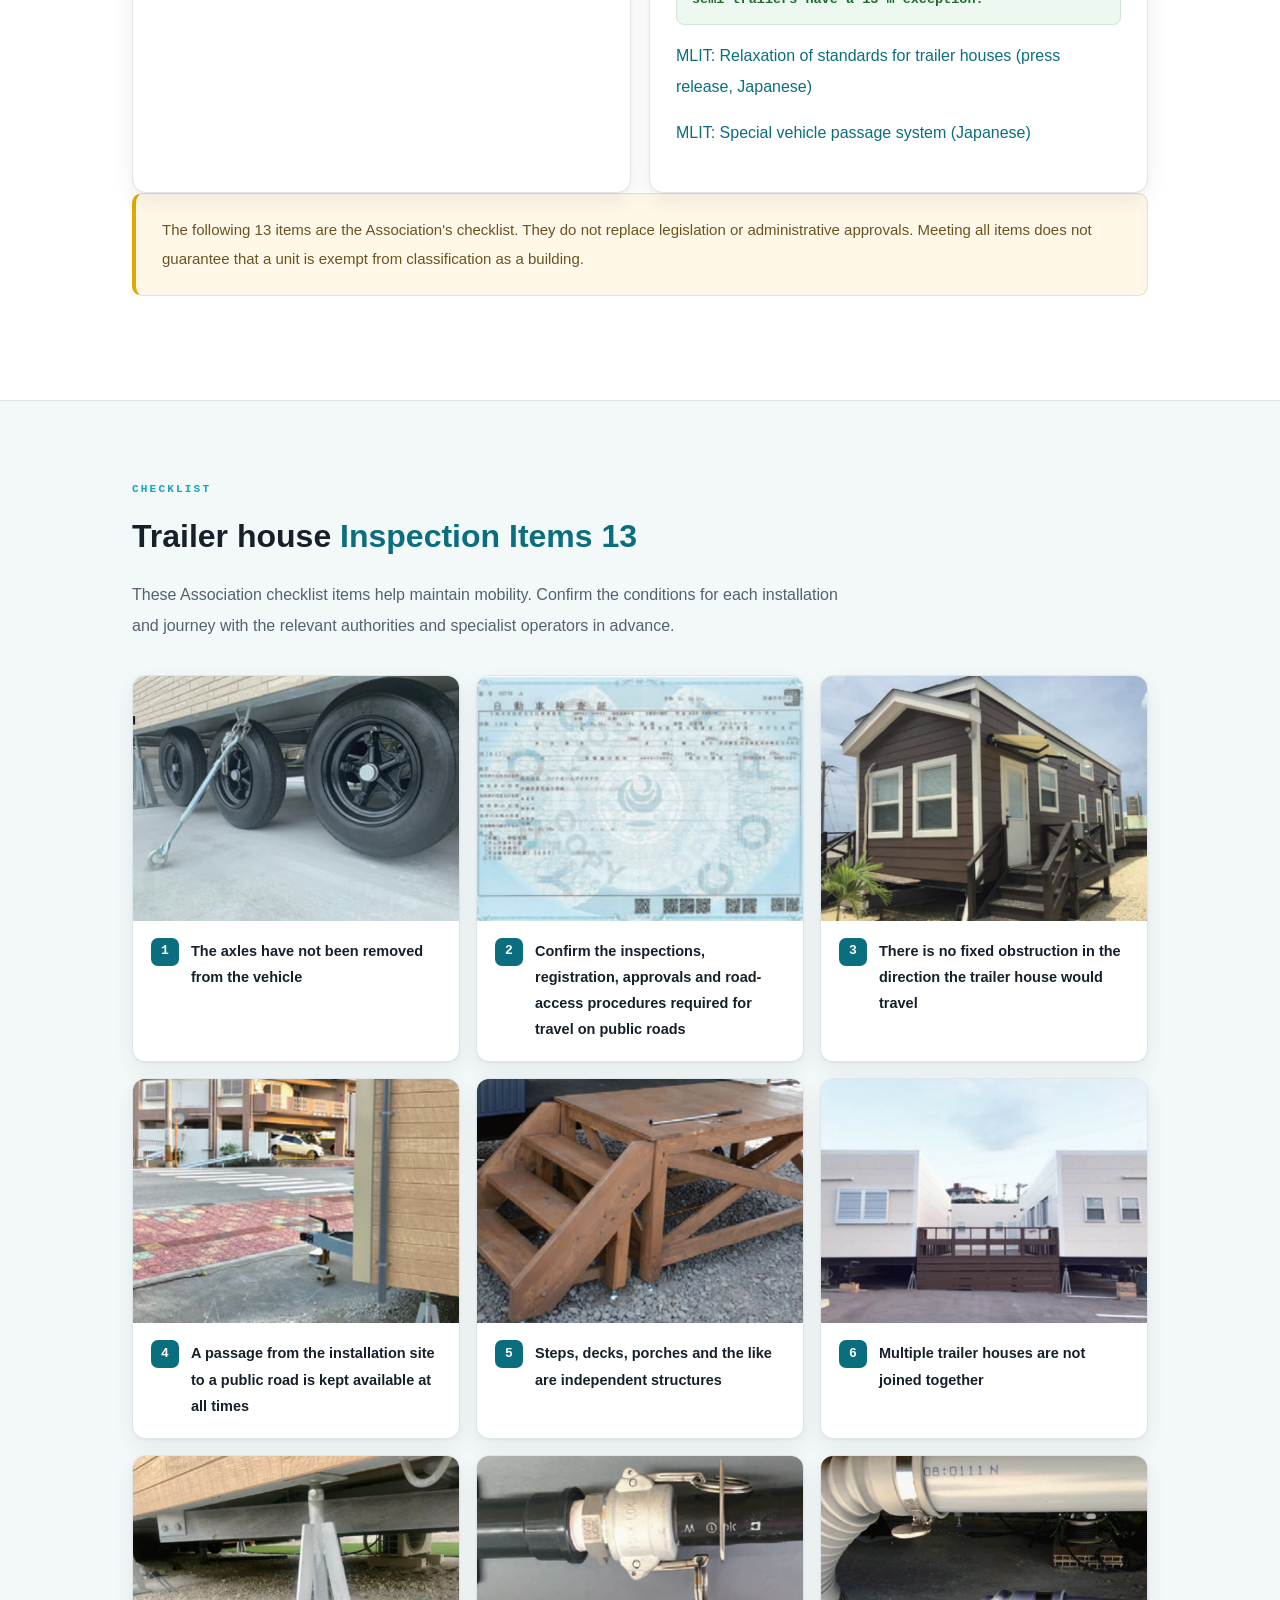
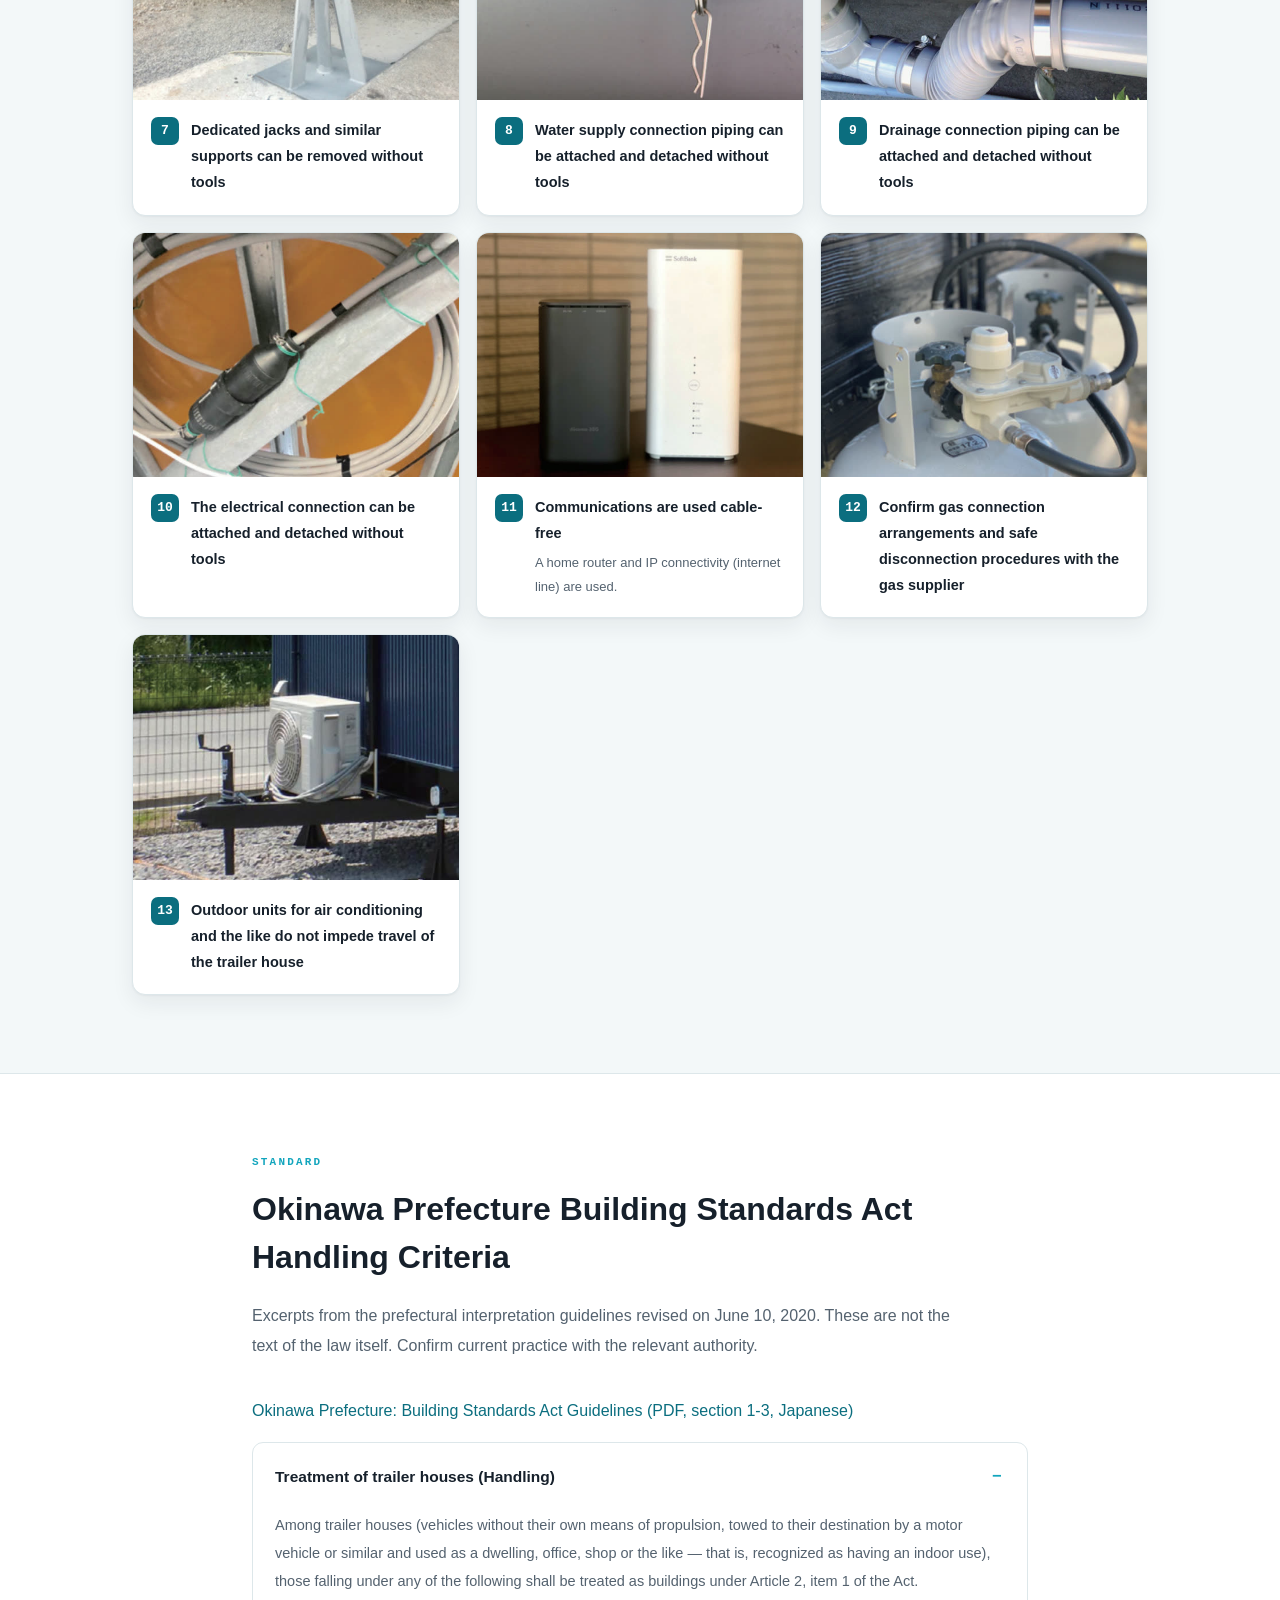
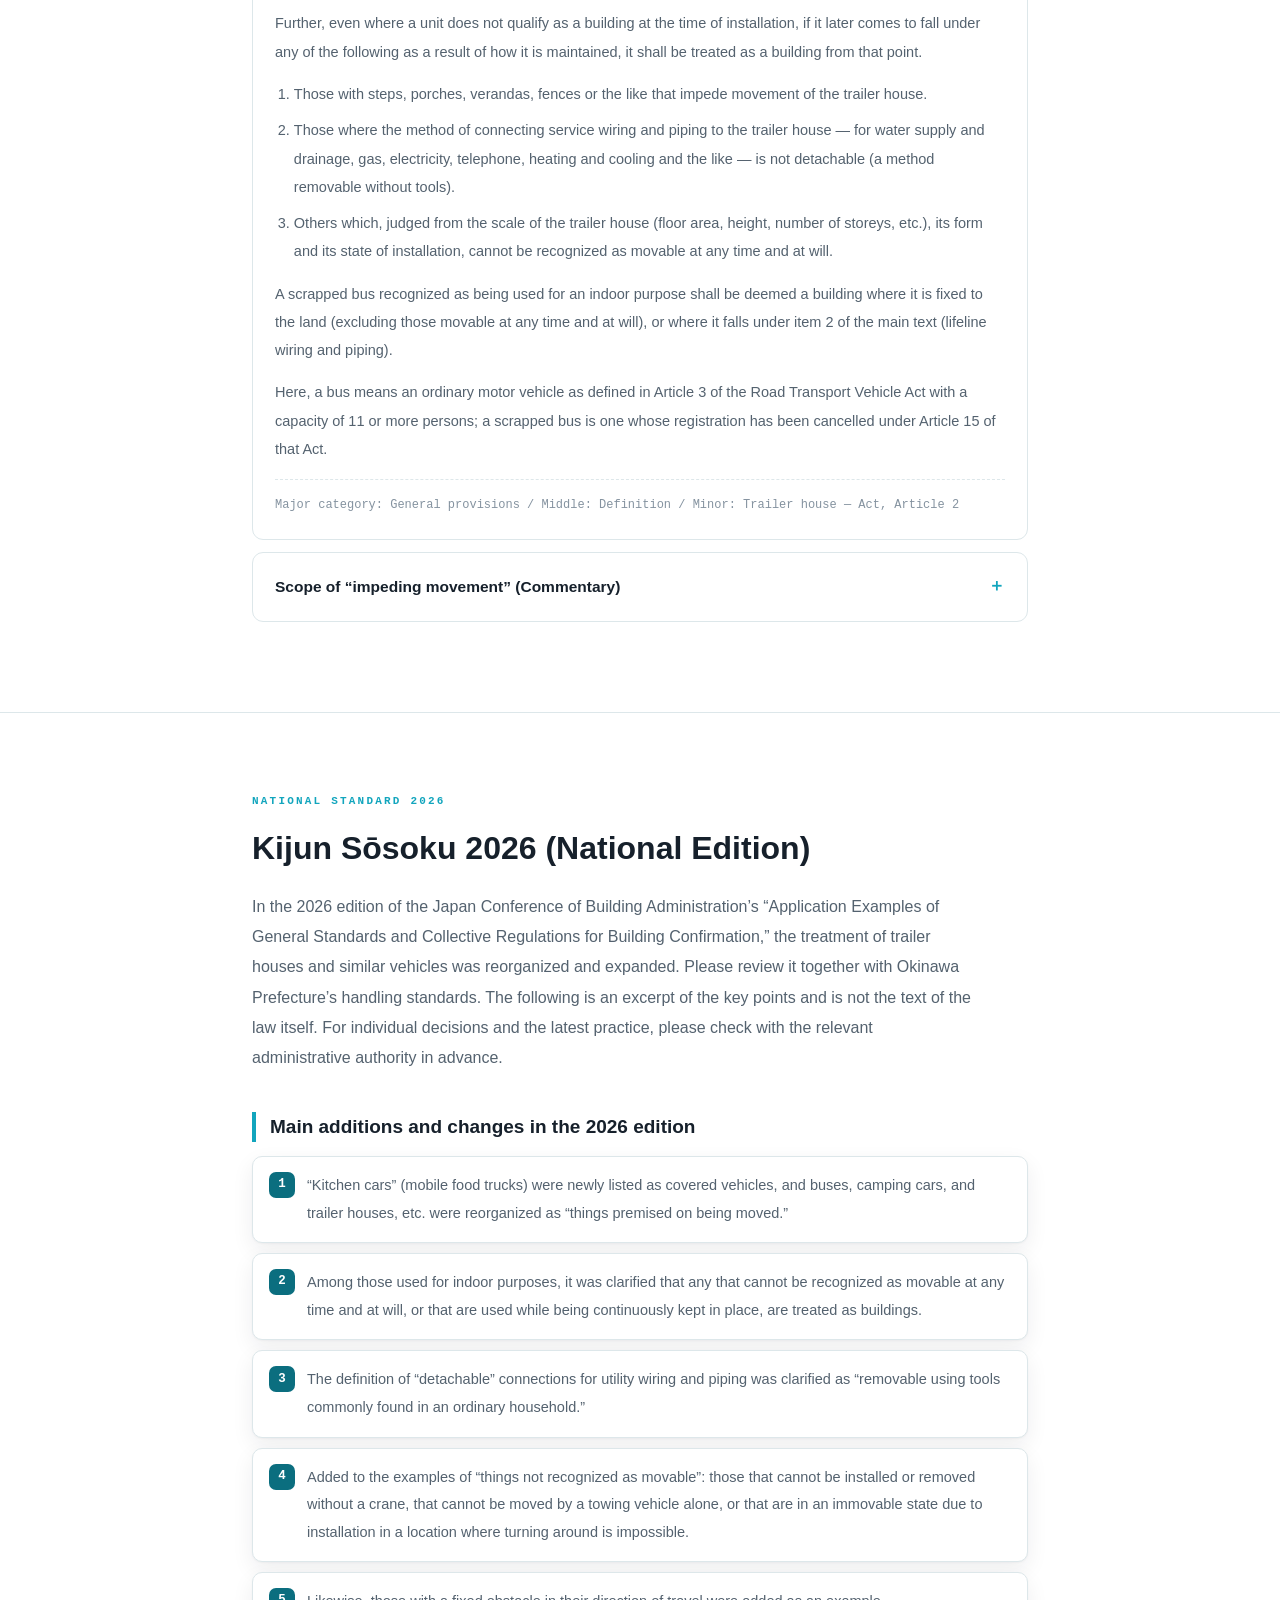
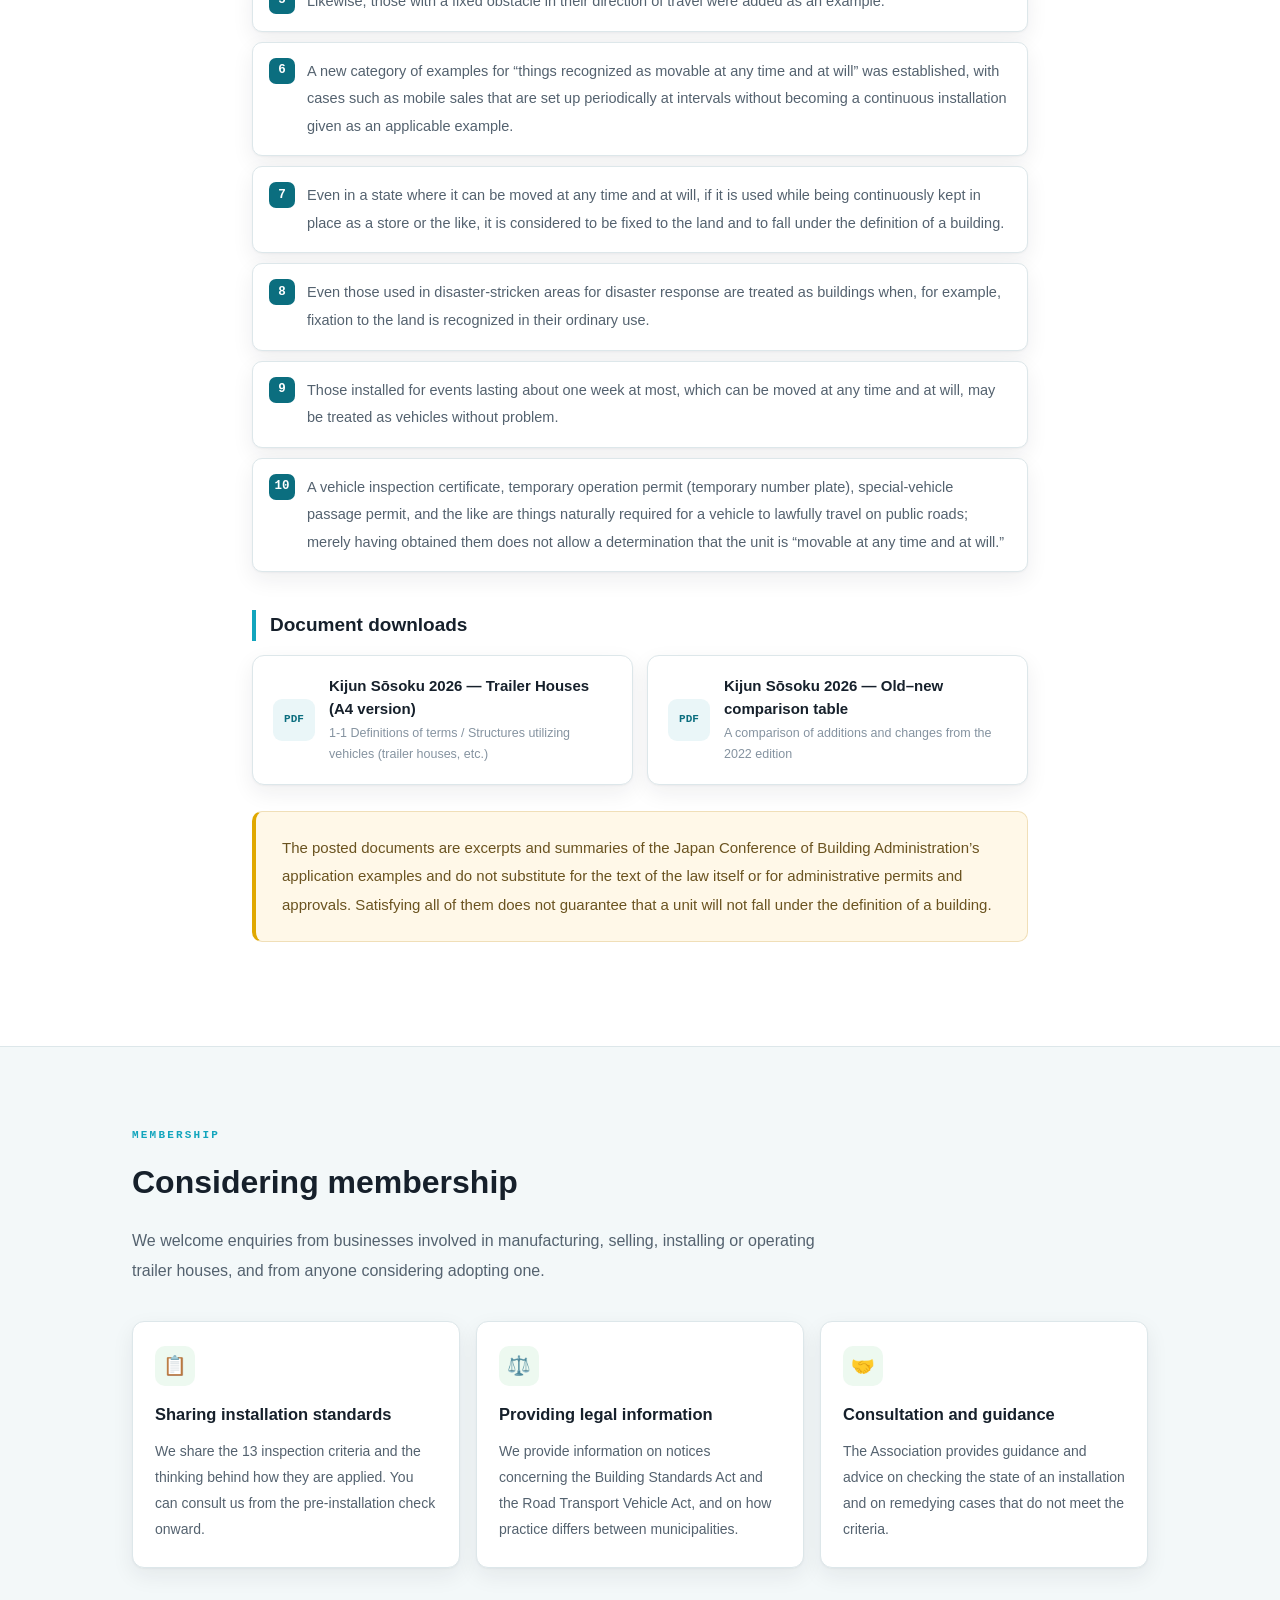
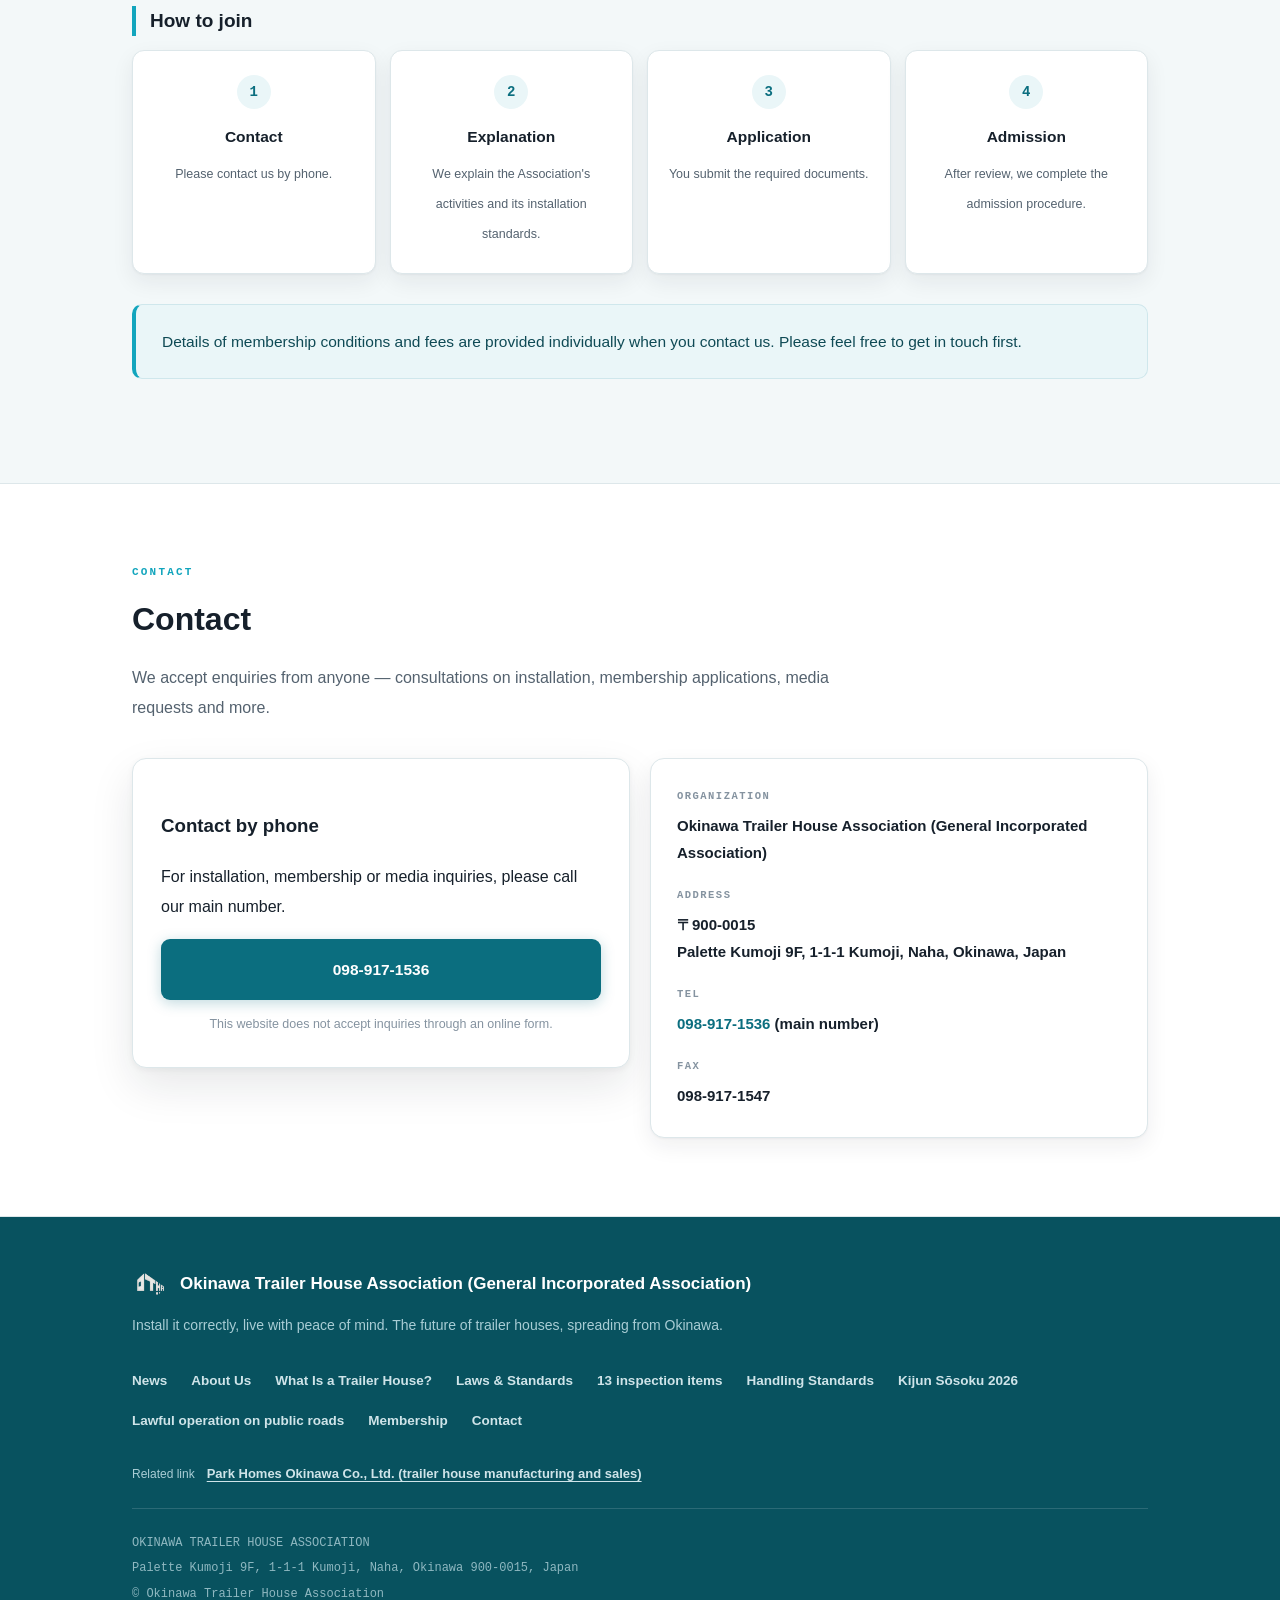
==== commit a7679876: "社長依頼(261028)に合わせて otha を修正：公道運行をインライン化・リンク2本化・PDFを#whatへ 社長のLINE指示（10/25）どおりに調整。 ・③「適法な公道運行について」を専用サ" ====
--- a/en/index.html
+++ b/en/index.html
@@ -141,6 +141,7 @@
     <p class="lead">
       The Japan Conference of Building Administration defines it as <strong>“structures utilizing vehicles (trailer houses, etc.)”</strong>. Unlike an ordinary building, it presupposes that it can be moved at any time and at will.
     </p>
+    <p class="doclinks"><a href="/assets/docs/kijun-sousoku-2026-trailerhouse.pdf" target="_blank" rel="noopener">Kijun Sōsoku 2026 — Trailer Houses (A4 version)</a><a href="/assets/docs/kijun-sousoku-2026-shinkyu-hikaku.pdf" target="_blank" rel="noopener">Kijun Sōsoku 2026 — Old–new comparison table</a></p>
     <p class="body">
       Installation and operation must also be handled in line with that characteristic. In recent years, lodging and glamping facilities using trailer houses have spread within the prefecture, drawing attention as a new form of the tourism industry. Demand for homes, offices, shops and other uses is also rising, with adoption that takes advantage of a flexibility conventional buildings do not have.
     </p>
@@ -164,6 +165,64 @@
   <div class="wrap">
     <p class="kicker">Regulations</p>
     <h2>Laws & Standards</h2>
+
+    <!-- 適法な公道運行について（法令・基準の冒頭に掲載） -->
+    <h3 class="sub" id="roadops">Lawful operation of trailer houses on public roads</h3>
+    <p class="body">To enhance the safety and social trustworthiness of trailer houses, the Association promotes proper manufacturing, sales, and transport in compliance with the relevant laws and regulations.</p>
+
+    <h4 class="subn">1. Basic policy</h4>
+    <p class="body">When moving a trailer house on public roads, it is important to confirm the necessary procedures—such as vehicle inspection, relaxation certification of the safety standards, and special-vehicle passage permits—according to the vehicle’s structure, dimensions, weight, braking system, and so on.</p>
+
+    <h4 class="subn">2. Promoting vehicle inspection</h4>
+    <p class="body">For trailer houses that are within 2.5 meters in width and that conform to the safety standards for length, height, weight, braking devices, lighting devices, and the like, the Association’s basic policy is that they be operated on public roads only after undergoing the required inspection and registration.</p>
+    <div class="note"><p>Being within 2.5 meters in width alone does not allow a determination that vehicle inspection can be obtained.</p></div>
+
+    <h4 class="subn">3. Gross vehicle weight of 3.5 tons and the O2/O3 categories</h4>
+    <p class="body">The international classification of towed vehicles includes O categories based on vehicle weight.</p>
+    <table class="otbl">
+      <thead><tr><th>Category</th><th>Maximum weight</th></tr></thead>
+      <tbody>
+        <tr><td>O1</td><td>750 kg or less</td></tr>
+        <tr><td>O2</td><td>Over 750 kg to 3.5 tons</td></tr>
+        <tr><td>O3</td><td>Over 3.5 tons to 10 tons</td></tr>
+        <tr><td>O4</td><td>Over 10 tons</td></tr>
+      </tbody>
+    </table>
+    <p class="body">O2 and O3 differ in the technical standards required for braking devices and the like. In particular, for trailer houses exceeding 3.5 tons, a general inertia-brake system alone may be insufficient to meet the standards, so confirming the vehicle structure, including the braking system, becomes important.</p>
+    <div class="note"><p>O2 and O3 are international vehicle classifications, and this distinction alone does not determine whether vehicle inspection and registration are possible within Japan. A gross vehicle weight exceeding 3.5 tons alone does not uniformly make inspection and registration impossible.</p></div>
+
+    <h4 class="subn">4. Relaxation certification of the safety standards</h4>
+    <p class="body">For trailer houses that do not conform to the ordinary safety standards for road transport vehicles, there is a system under which, if the prescribed requirements are met, they may be temporarily operated after receiving standard-relaxation certification from the District Transport Bureau. The certification review covers the vehicle structure, the purpose of operation, the route, safety measures, and so on.</p>
+    <div class="note"><p>For the standard-relaxation certification concerning temporary operation of a trailer house, a separate temporary operation permit is required.</p></div>
+
+    <h4 class="subn">5. Special-vehicle passage permit</h4>
+    <p class="body">Vehicles exceeding the general limit values set out in the Road Act require, in principle, procedures such as a special-vehicle passage permit. The general limit values include the following.</p>
+    <ul class="plist">
+      <li>Width: 2.5 meters</li>
+      <li>Length: 12 meters</li>
+      <li>Height: 3.8 meters (4.1 meters on certain designated roads)</li>
+      <li>Gross weight: 20 tons in principle (with exceptions depending on road designation, etc.)</li>
+    </ul>
+    <p class="body">In addition, axle weight, wheel load, minimum turning radius, and the like are also subject to review.</p>
+    <div class="warn"><p>Standard-relaxation certification and the special-vehicle passage permit are procedures with different purposes. Obtaining one certification or permit does not make the other unnecessary.</p></div>
+
+    <h4 class="subn">6. Thorough safe operation</h4>
+    <p class="body">In transporting trailer houses, the Association promotes the following.</p>
+    <ol class="plist-n">
+      <li>Advance confirmation of the vehicle’s dimensions, weight, and braking performance</li>
+      <li>Obtaining the necessary vehicle inspection, registration, and permits/approvals</li>
+      <li>Confirmation of road width, bridges, and height restrictions along the passage route</li>
+      <li>Deployment of guide vehicles in accordance with the permit conditions</li>
+      <li>Compliance with the designated route, time periods, speed limits, and so on</li>
+      <li>Inspection of the coupling between the towing vehicle and the trailer house and of the safety devices</li>
+    </ol>
+
+    <h4 class="subn">7. The Association’s initiatives</h4>
+    <p class="body">Through proper acquisition of vehicle inspection, the reliable completion of necessary permits and approvals, and thorough safe operation, the Association aims for the sound development of the trailer house industry as a whole. We will also strive to provide information to member businesses and to raise awareness of legal compliance, promoting the spread of safe and trusted trailer houses.</p>
+
+    <div class="warn"><p>* The inspections, certifications, permits, etc. actually required differ depending on the individual vehicle specifications and operating conditions. Confirmation with the competent District Transport Bureau, road administrator, and the like is necessary before operation.</p></div>
+
+    <h3 class="sub">Where to confirm installation and road operation</h3>
     <p class="lead">Building classification at the installation site and conditions for travel on public roads must be checked separately.</p>
     <div class="rules">
       <div class="rule">
@@ -176,7 +235,6 @@
         <h4>To travel lawfully on public roads</h4>
         <p>Check with the transport office and road administrator about inspection, registration, safety standards or exemptions, and procedures for the planned route. A standards exemption does not replace vehicle inspection or road-access procedures.</p>
         <p class="spec">General limits under Article 2: width up to 2.5 m, height up to 3.8 m and length up to 12 m. Semi-trailer length is measured differently; specified semi-trailers have a 13 m exception.</p>
-        <p><a href="https://www.mlit.go.jp/jidosha/content/H002.pdf" target="_blank" rel="noopener">MLIT: Safety Standards, Article 2 (PDF, Japanese)</a></p>
         <p><a href="https://www.mlit.go.jp/report/press/jidosha07_hh_000118.html" target="_blank" rel="noopener">MLIT: Relaxation of standards for trailer houses (press release, Japanese)</a></p>
         <p><a href="https://www.mlit.go.jp/road/tokusya/" target="_blank" rel="noopener">MLIT: Special vehicle passage system (Japanese)</a></p>
       </div>
@@ -467,6 +525,7 @@
       <li><a href="#checklist">13 inspection items</a></li>
       <li><a href="#law">Handling Standards</a></li>
       <li><a href="#guideline2026">Kijun Sōsoku 2026</a></li>
+      <li><a href="#roadops">Lawful operation on public roads</a></li>
       <li><a href="#join">Membership</a></li>
       <li><a href="#contact">Contact</a></li>
     </ul>
--- a/assets/site.css
+++ b/assets/site.css
@@ -286,3 +286,35 @@
 .docs .dx b{display:block;font-size:15px;font-weight:800;line-height:1.55;overflow-wrap:anywhere}
 .docs .dx span{display:block;font-size:12.5px;color:var(--ink-dim);font-weight:400;margin-top:3px;line-height:1.7}
 @media(max-width:680px){.docs{grid-template-columns:1fr}}
+
+/* ---------- 資料リンク（PDFチップ） ---------- */
+.doclinks{display:flex;flex-wrap:wrap;gap:10px 14px;margin:0 0 22px;font-size:14px;font-weight:700}
+.doclinks a{display:inline-flex;align-items:center;gap:8px;background:var(--sea-wash);
+  border:1px solid #cfe7ec;border-radius:8px;padding:9px 14px;color:var(--sea-dark);overflow-wrap:anywhere}
+.doclinks a::before{content:"PDF";font-family:var(--mono);font-size:10px;font-weight:700;
+  background:var(--sea);color:#fff;border-radius:4px;padding:2px 6px;flex:none}
+.doclinks a:hover{border-color:var(--sea-lite);background:#e1f1f4}
+
+/* ---------- 小見出し（番号付き） ---------- */
+h4.subn{font-size:16.5px;font-weight:800;margin:26px 0 12px;color:var(--ink);line-height:1.6}
+
+/* ---------- 表 ---------- */
+.otbl{width:100%;border-collapse:collapse;margin:0 0 22px;font-size:15px;
+  border:1px solid var(--line);border-radius:10px;overflow:hidden;box-shadow:var(--shadow)}
+.otbl th,.otbl td{text-align:left;padding:13px 18px;border-bottom:1px solid var(--line-soft)}
+.otbl thead th{background:var(--sea-wash);color:var(--sea-dark);font-weight:800;font-size:13.5px;
+  letter-spacing:.02em}
+.otbl tbody tr:last-child td{border-bottom:none}
+.otbl tbody td:first-child{font-family:var(--mono);font-weight:700;color:var(--sea);width:34%}
+
+/* ---------- サブページ：リスト ---------- */
+.plist,.plist-n{margin:0 0 22px;padding:0;max-width:760px;color:var(--ink-soft);font-size:15px}
+.plist{list-style:none}
+.plist li{position:relative;padding-left:22px;margin-bottom:10px;line-height:1.85}
+.plist li::before{content:"●";position:absolute;left:0;top:6px;color:var(--sea-lite);font-size:10px}
+.plist-n{list-style:none;counter-reset:q}
+.plist-n li{counter-increment:q;position:relative;padding-left:40px;margin-bottom:11px;line-height:1.85}
+.plist-n li::before{content:counter(q);position:absolute;left:0;top:2px;width:26px;height:26px;
+  border-radius:7px;background:var(--sea-wash);color:var(--sea);display:flex;align-items:center;
+  justify-content:center;font-family:var(--mono);font-size:12.5px;font-weight:700}
+.plist li:last-child,.plist-n li:last-child{margin-bottom:0}
